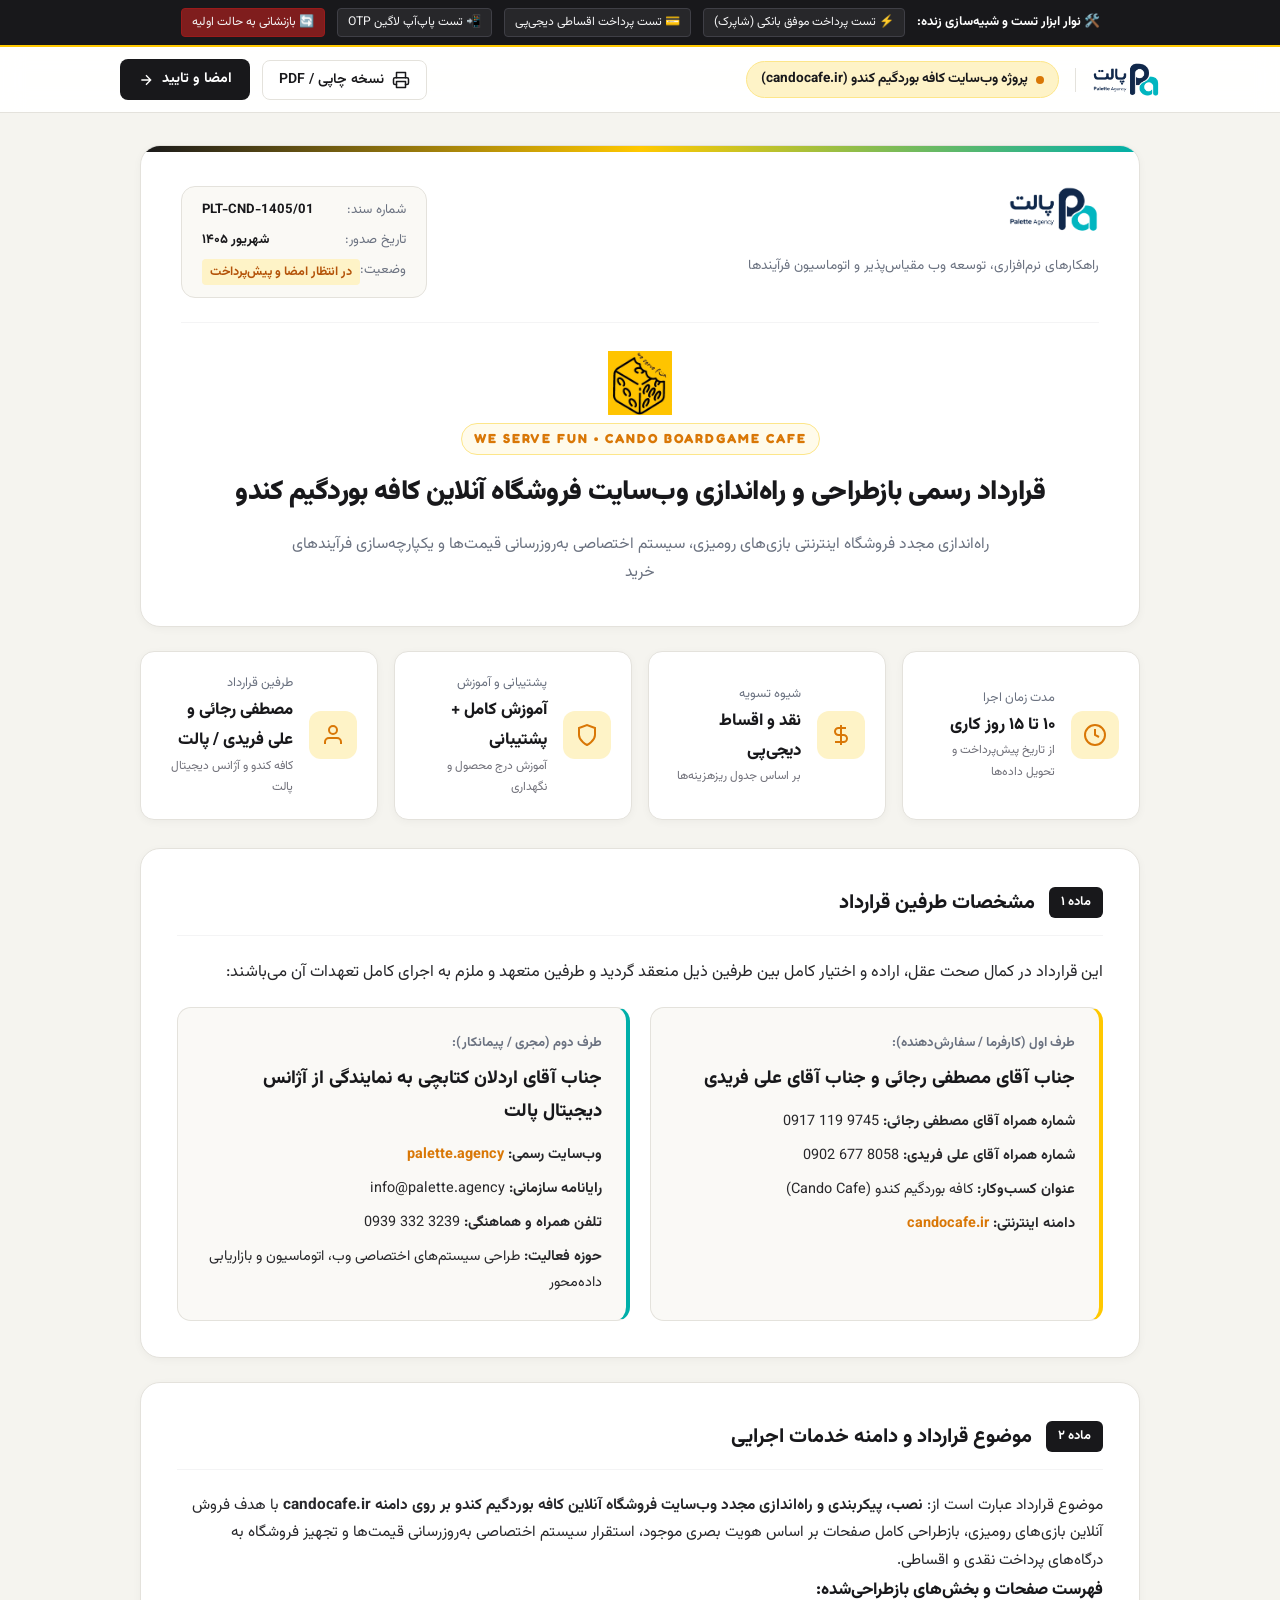
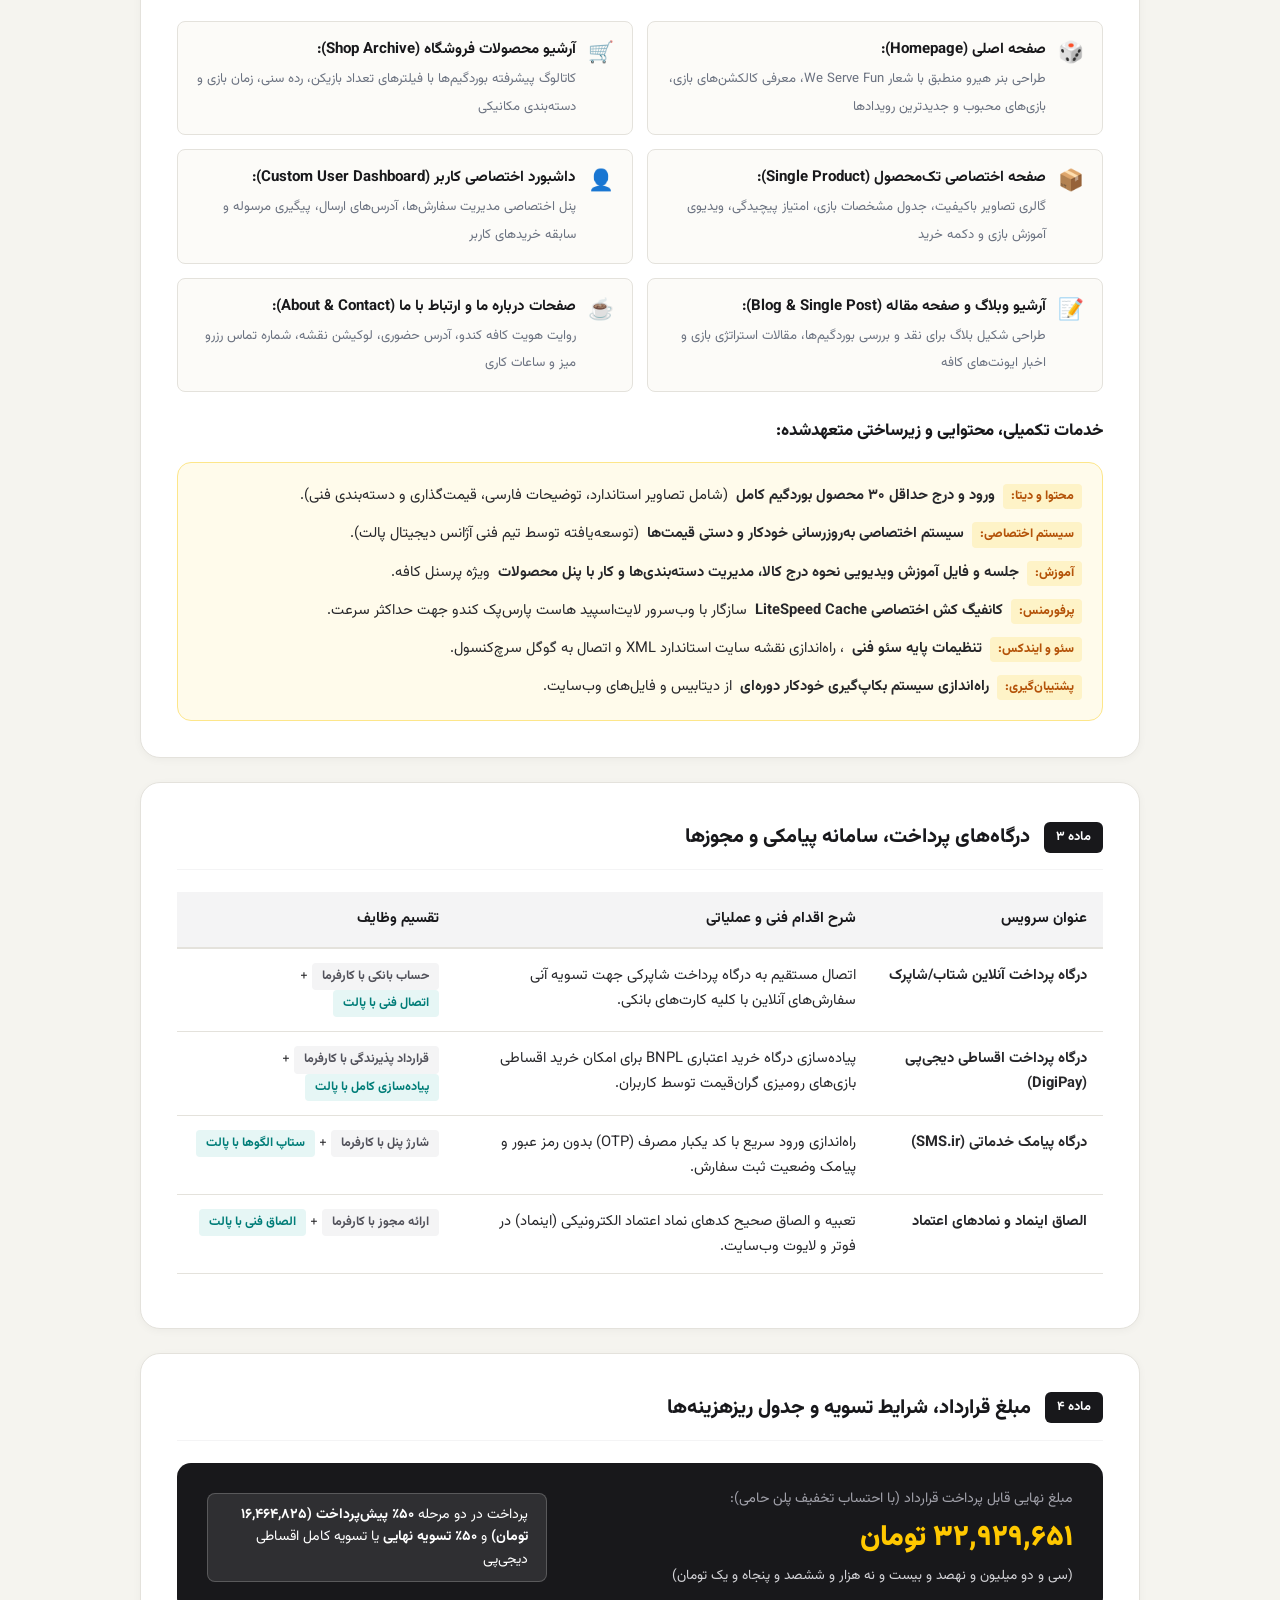
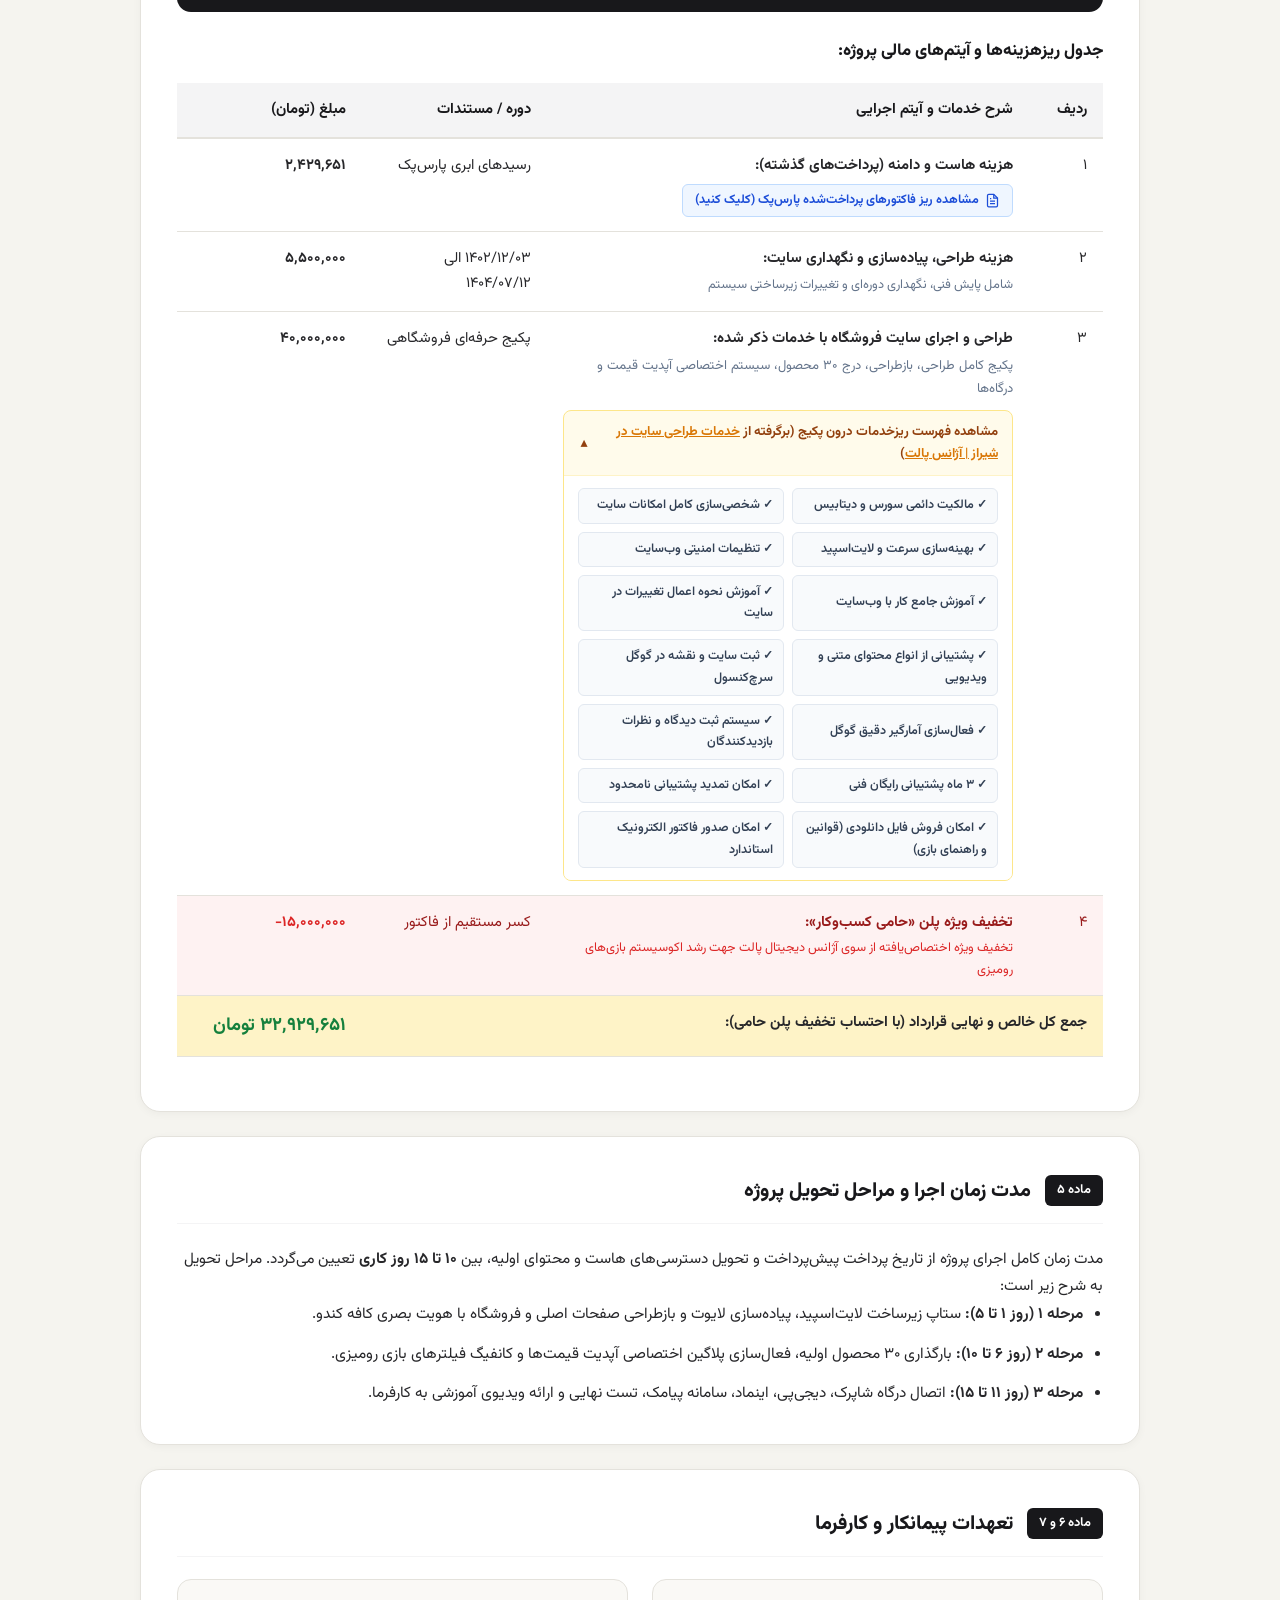
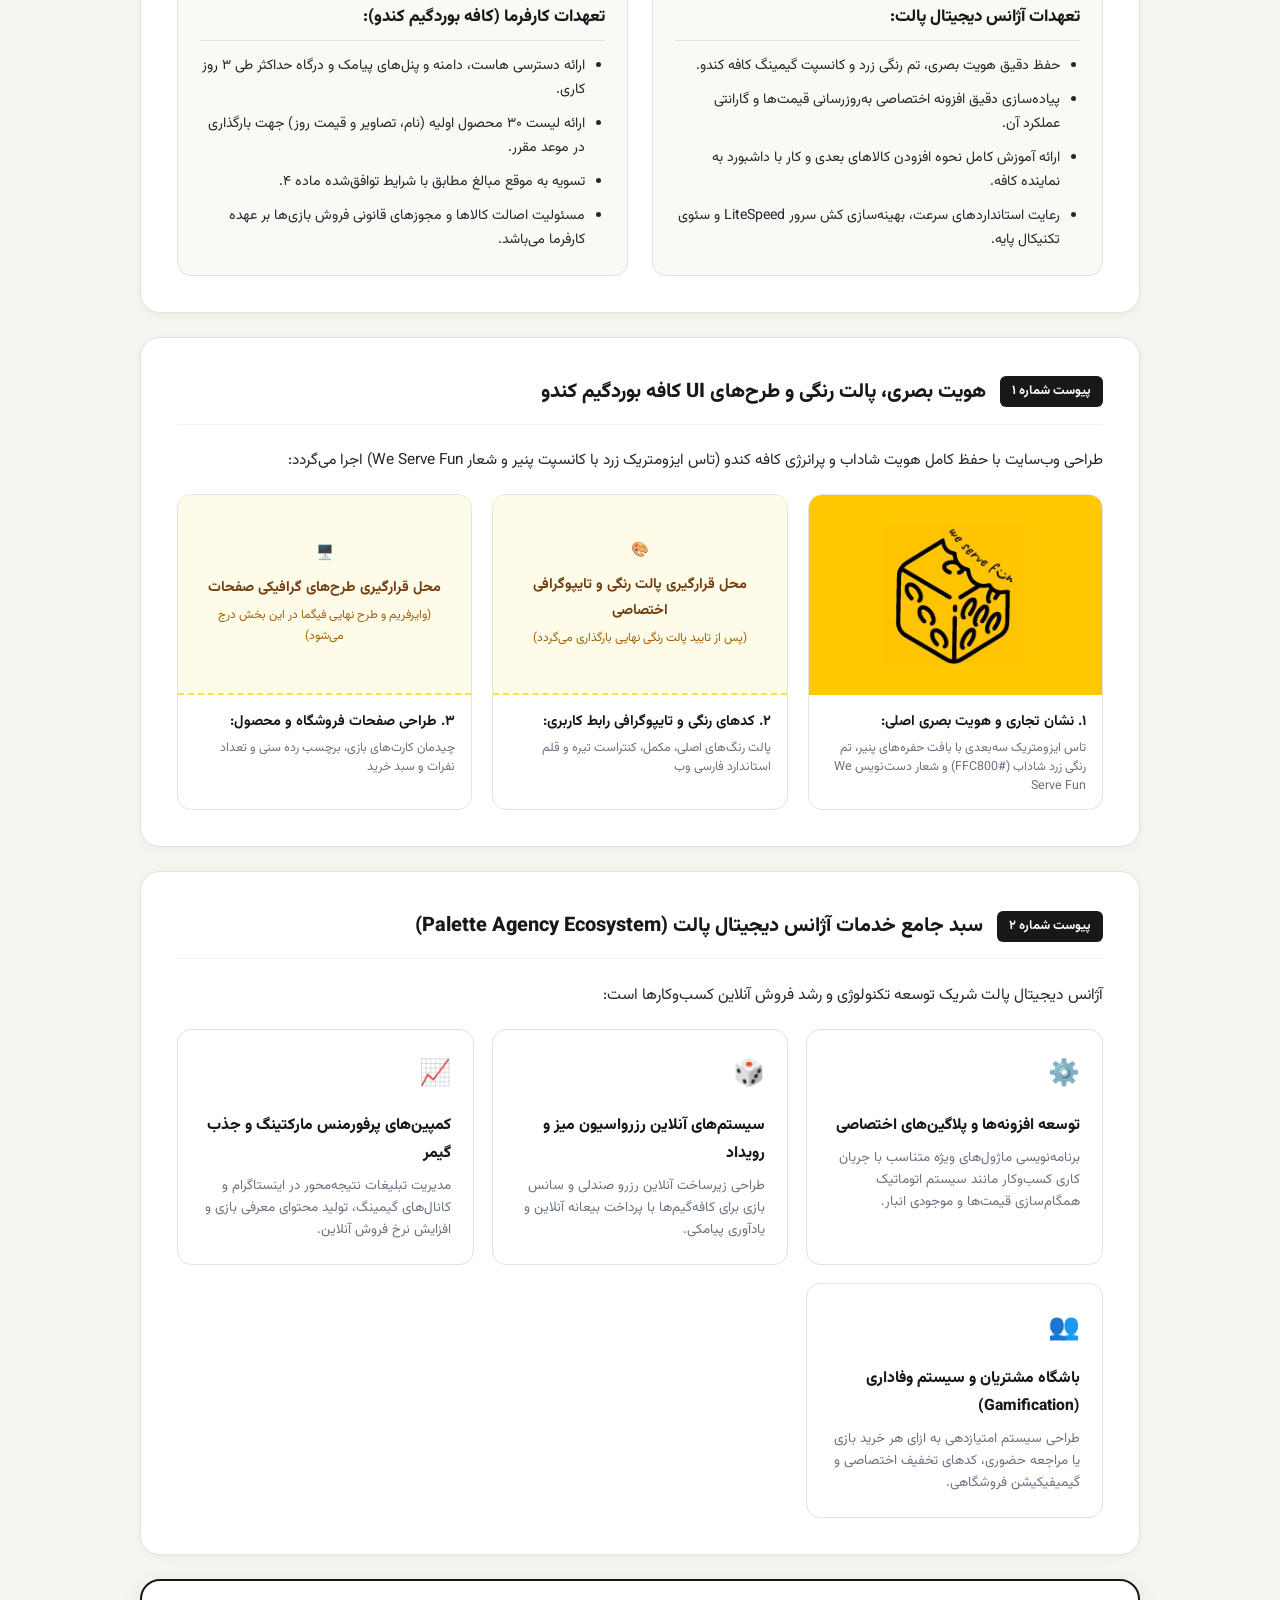
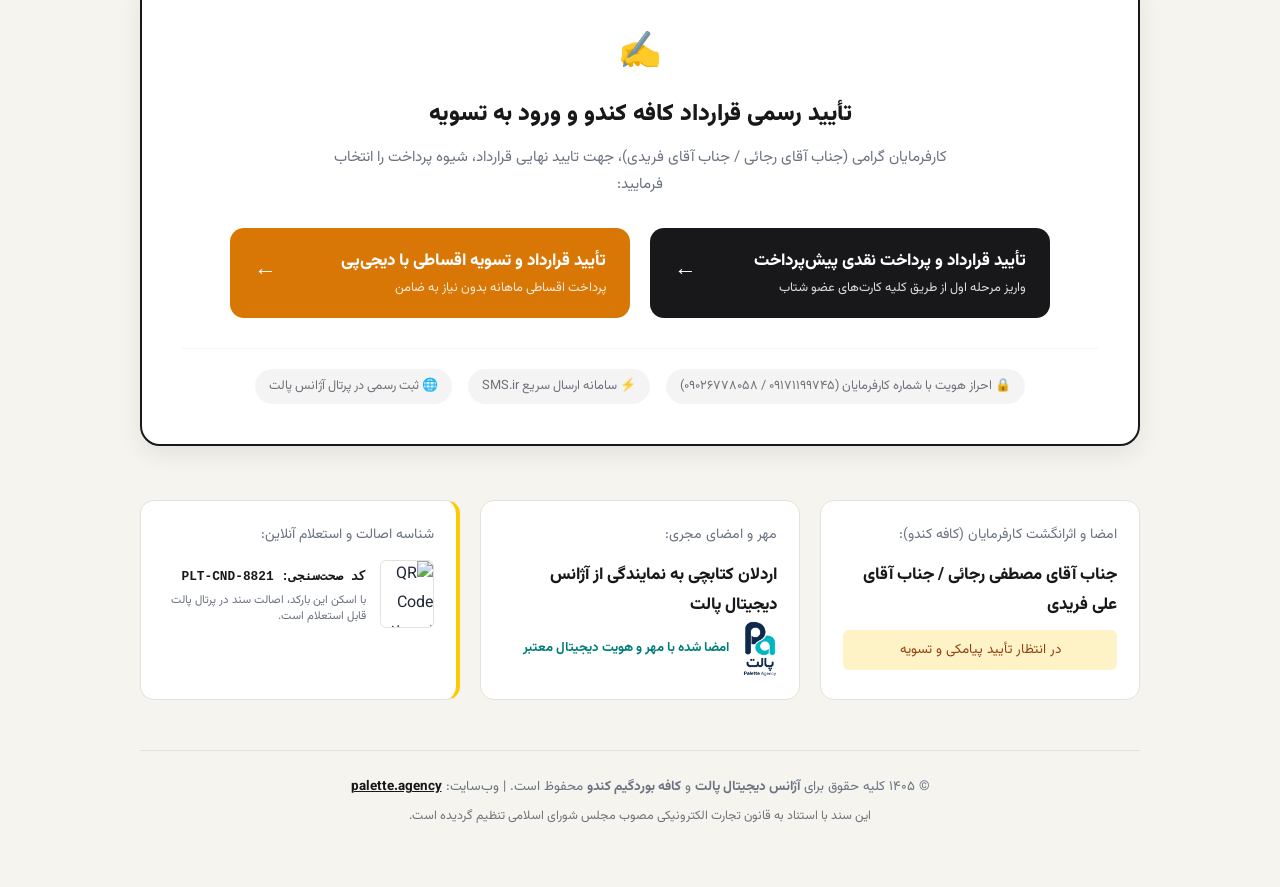
==== index.html @ fe9cded6 "feat: add detailed cost breakdown, parspack invoices link, palette subservices dropdown and 15M disc" ====
<!DOCTYPE html>
<html lang="fa" dir="rtl">
<head>
  <meta charset="UTF-8">
  <meta name="viewport" content="width=device-width, initial-scale=1.0">
  <title>قرارداد رسمی طراحی و توسعه وب‌سایت کافه بوردگیم کندو (Cando Cafe) | آژانس دیجیتال پالت</title>
  <meta name="description" content="پیش‌نویس و قرارداد رسمی بازطراحی و راه‌اندازی وب‌سایت فروشگاه آنلاین کافه بوردگیم کندو منعقد میان آقایان مصطفی رجائی و علی فریدی و آژانس دیجیتال پالت">
  <link rel="preconnect" href="https://fonts.googleapis.com">
  <link rel="preconnect" href="https://fonts.gstatic.com" crossorigin>
  <link href="https://fonts.googleapis.com/css2?family=Vazirmatn:wght@300;400;500;600;700;800;900&family=Fredoka:wght@600;700&display=swap" rel="stylesheet">
  <link rel="stylesheet" href="assets/css/style.css">
</head>
<body>

  <!-- Test Mode Bar for Instant Simulation -->
  <div class="test-mode-bar no-print">
    <span>🛠️ <strong>نوار ابزار تست و شبیه‌سازی زنده:</strong></span>
    <button class="test-btn" onclick="simulateSuccessPayment('shaparak')">⚡ تست پرداخت موفق بانکی (شاپرک)</button>
    <button class="test-btn" onclick="simulateSuccessPayment('digipay')">💳 تست پرداخت اقساطی دیجی‌پی</button>
    <button class="test-btn" onclick="openTestOtpModal()">📲 تست پاپ‌آپ لاگین OTP</button>
    <button class="test-btn test-btn-reset" onclick="resetToInitialState()">🔄 بازنشانی به حالت اولیه</button>
  </div>

  <!-- Top Bar / Navigation -->
  <header class="top-nav no-print">
    <div class="nav-container">
      <div class="brand-side">
        <img src="assets/images/palette-horizontal-color.png" alt="آژانس دیجیتال پالت" class="palette-logo">
        <span class="nav-divider"></span>
        <div class="project-pill">
          <span class="pill-dot"></span>
          پروژه وب‌سایت کافه بوردگیم کندو (candocafe.ir)
        </div>
      </div>
      <div class="action-side">
        <button class="btn-secondary print-btn" onclick="window.print()">
          <svg width="18" height="18" viewBox="0 0 24 24" fill="none" stroke="currentColor" stroke-width="2" stroke-linecap="round" stroke-linejoin="round"><path d="M6 9V2h12v7"></path><path d="M6 18H4a2 2 0 0 1-2-2v-5a2 2 0 0 1 2-2h16a2 2 0 0 1 2 2v5a2 2 0 0 1-2 2h-2"></path><path d="M6 14h12v8H6z"></path></svg>
          نسخه چاپی / PDF
        </button>
        <a href="#signing-section" class="btn-primary-nav">
          امضا و تایید
          <svg width="16" height="16" viewBox="0 0 24 24" fill="none" stroke="currentColor" stroke-width="2"><path d="M5 12h14M12 5l7 7-7 7"/></svg>
        </a>
      </div>
    </div>
  </header>

  <!-- Contract Container -->
  <div class="contract-wrapper">

    <!-- Signed Contract Verification Banner -->
    <div id="signed-success-banner" class="signed-success-banner no-print">
      <div class="ssb-content">
        <div class="ssb-text">
          <h3>
            <svg width="24" height="24" viewBox="0 0 24 24" fill="none" stroke="currentColor" stroke-width="3"><polyline points="20 6 9 17 4 12"></polyline></svg>
            قرارداد رسمی کافه بوردگیم کندو با موفقیت منعقد و تایید گردید!
          </h3>
          <p>کارفرمایان گرامی (آقایان مصطفی رجائی و علی فریدی)، هویت الکترونیک با پیامک OTP احراز و پیش‌پرداخت با موفقیت ثبت شد.</p>
          <div class="ssb-meta-tags">
            <span class="meta-pill" id="meta-ref-tag">کد پیگیری شاپرک: <strong>۱۴۰۵۸۹۲۳۱۱</strong></span>
            <span class="meta-pill" id="meta-order-tag">شماره قرارداد: <strong>PLT-CND-1405</strong></span>
            <span class="meta-pill" id="meta-date-tag">تاریخ و ساعت انعقاد: <strong>امروز</strong></span>
            <span class="meta-pill" id="meta-gw-tag">شیوه تسویه: <strong>درگاه شاپرکی پالت</strong></span>
          </div>
        </div>
        <div class="ssb-action">
          <button class="btn-download-pdf-hero" onclick="window.print()">
            <svg width="20" height="20" viewBox="0 0 24 24" fill="none" stroke="currentColor" stroke-width="2"><path d="M21 15v4a2 2 0 0 1-2 2H5a2 2 0 0 1-2-2v-4"></path><polyline points="7 10 12 15 17 10"></polyline><line x1="12" y1="15" x2="12" y2="3"></line></svg>
            دانلود نسخه نهایی قرارداد (PDF)
          </button>
        </div>
      </div>
    </div>

    <!-- Official Header -->
    <div class="official-header">
      <div class="header-top-row">
        <div class="agency-meta">
          <img src="assets/images/palette-horizontal-color.png" alt="آژانس دیجیتال پالت" class="header-logo">
          <p class="agency-slogan">راهکارهای نرم‌افزاری، توسعه وب مقیاس‌پذیر و اتوماسیون فرآیندها</p>
        </div>
        <div class="contract-badge-card">
          <div class="badge-item">
            <span class="badge-label">شماره سند:</span>
            <span class="badge-val">PLT-CND-1405/01</span>
          </div>
          <div class="badge-item">
            <span class="badge-label">تاریخ صدور:</span>
            <span class="badge-val">شهریور ۱۴۰۵</span>
          </div>
          <div class="badge-item">
            <span class="badge-label">وضعیت:</span>
            <span class="badge-val status-tag">در انتظار امضا و پیش‌پرداخت</span>
          </div>
        </div>
      </div>

      <div class="header-title-box">
        <div class="cando-brand-header">
          <img src="assets/images/logo-cando.png" alt="لوگو کافه کندو" class="cando-header-logo">
          <span class="cando-tagline">WE SERVE FUN • CANDO BOARDGAME CAFE</span>
        </div>
        <h1 class="main-title">قرارداد رسمی بازطراحی و راه‌اندازی وب‌سایت فروشگاه آنلاین کافه بوردگیم کندو</h1>
        <p class="sub-title">راه‌اندازی مجدد فروشگاه اینترنتی بازی‌های رومیزی، سیستم اختصاصی به‌روزرسانی قیمت‌ها و یکپارچه‌سازی فرآیندهای خرید</p>
      </div>
    </div>

    <!-- Quick Highlights Cards -->
    <div class="highlight-grid no-print">
      <div class="hl-card">
        <div class="hl-icon">
          <svg width="24" height="24" viewBox="0 0 24 24" fill="none" stroke="currentColor" stroke-width="2"><circle cx="12" cy="12" r="10"></circle><polyline points="12 6 12 12 16 14"></polyline></svg>
        </div>
        <div class="hl-text">
          <span class="hl-title">مدت زمان اجرا</span>
          <span class="hl-val">۱۰ تا ۱۵ روز کاری</span>
          <span class="hl-desc">از تاریخ پیش‌پرداخت و تحویل داده‌ها</span>
        </div>
      </div>

      <div class="hl-card">
        <div class="hl-icon">
          <svg width="24" height="24" viewBox="0 0 24 24" fill="none" stroke="currentColor" stroke-width="2"><path d="M12 2v20M17 5H9.5a3.5 3.5 0 0 0 0 7h5a3.5 3.5 0 0 1 0 7H6"/></svg>
        </div>
        <div class="hl-text">
          <span class="hl-title">شیوه تسویه</span>
          <span class="hl-val">نقد و اقساط دیجی‌پی</span>
          <span class="hl-desc">بر اساس جدول ریزهزینه‌ها</span>
        </div>
      </div>

      <div class="hl-card">
        <div class="hl-icon">
          <svg width="24" height="24" viewBox="0 0 24 24" fill="none" stroke="currentColor" stroke-width="2"><path d="M12 22s8-4 8-10V5l-8-3-8 3v7c0 6 8 10 8 10z"></path></svg>
        </div>
        <div class="hl-text">
          <span class="hl-title">پشتیبانی و آموزش</span>
          <span class="hl-val">آموزش کامل + پشتیبانی</span>
          <span class="hl-desc">آموزش درج محصول و نگهداری</span>
        </div>
      </div>

      <div class="hl-card">
        <div class="hl-icon">
          <svg width="24" height="24" viewBox="0 0 24 24" fill="none" stroke="currentColor" stroke-width="2"><path d="M20 21v-2a4 4 0 0 0-4-4H8a4 4 0 0 0-4 4v2"></path><circle cx="12" cy="7" r="4"></circle></svg>
        </div>
        <div class="hl-text">
          <span class="hl-title">طرفین قرارداد</span>
          <span class="hl-val">مصطفی رجائی و علی فریدی / پالت</span>
          <span class="hl-desc">کافه کندو و آژانس دیجیتال پالت</span>
        </div>
      </div>
    </div>

    <!-- Contract Body -->
    <main class="contract-content">
      
      <!-- Article 1 -->
      <section class="contract-article" id="art-1">
        <div class="article-header">
          <span class="article-num">ماده ۱</span>
          <h2 class="article-title">مشخصات طرفین قرارداد</h2>
        </div>
        <div class="article-body">
          <p class="lead-text">این قرارداد در کمال صحت عقل، اراده و اختیار کامل بین طرفین ذیل منعقد گردید و طرفین متعهد و ملزم به اجرای کامل تعهدات آن می‌باشند:</p>
          
          <div class="parties-grid">
            <div class="party-card party-client">
              <div class="party-role">طرف اول (کارفرما / سفارش‌دهنده):</div>
              <h3 class="party-name">جناب آقای مصطفی رجائی و جناب آقای علی فریدی</h3>
              <ul class="party-details">
                <li><strong>شماره همراه آقای مصطفی رجائی:</strong> <span dir="ltr">0917 119 9745</span></li>
                <li><strong>شماره همراه آقای علی فریدی:</strong> <span dir="ltr">0902 677 8058</span></li>
                <li><strong>عنوان کسب‌وکار:</strong> کافه بوردگیم کندو (Cando Cafe)</li>
                <li><strong>دامنه اینترنتی:</strong> <a href="https://candocafe.ir" target="_blank" rel="noopener">candocafe.ir</a></li>
              </ul>
            </div>

            <div class="party-card party-agency">
              <div class="party-role">طرف دوم (مجری / پیمانکار):</div>
              <h3 class="party-name">جناب آقای اردلان کتابچی به نمایندگی از آژانس دیجیتال پالت</h3>
              <ul class="party-details">
                <li><strong>وب‌سایت رسمی:</strong> <a href="https://palette.agency" target="_blank" rel="noopener">palette.agency</a></li>
                <li><strong>رایانامه سازمانی:</strong> info@palette.agency</li>
                <li><strong>تلفن همراه و هماهنگی:</strong> <span dir="ltr">0939 332 3239</span></li>
                <li><strong>حوزه فعالیت:</strong> طراحی سیستم‌های اختصاصی وب، اتوماسیون و بازاریابی داده‌محور</li>
              </ul>
            </div>
          </div>
        </div>
      </section>

      <!-- Article 2 -->
      <section class="contract-article" id="art-2">
        <div class="article-header">
          <span class="article-num">ماده ۲</span>
          <h2 class="article-title">موضوع قرارداد و دامنه خدمات اجرایی</h2>
        </div>
        <div class="article-body">
          <p>موضوع قرارداد عبارت است از: <strong>نصب، پیکربندی و راه‌اندازی مجدد وب‌سایت فروشگاه آنلاین کافه بوردگیم کندو بر روی دامنه candocafe.ir</strong> با هدف فروش آنلاین بازی‌های رومیزی، بازطراحی کامل صفحات بر اساس هویت بصری موجود، استقرار سیستم اختصاصی به‌روزرسانی قیمت‌ها و تجهیز فروشگاه به درگاه‌های پرداخت نقدی و اقساطی.</p>
          
          <div class="sub-block">
            <h4 class="sub-block-title">فهرست صفحات و بخش‌های بازطراحی‌شده:</h4>
            <div class="pages-chips-grid">
              <div class="chip-item">
                <span class="chip-icon">🎲</span>
                <div class="chip-content">
                  <strong>صفحه اصلی (Homepage):</strong>
                  <span>طراحی بنر هیرو منطبق با شعار We Serve Fun، معرفی کالکشن‌های بازی، بازی‌های محبوب و جدیدترین رویدادها</span>
                </div>
              </div>
              <div class="chip-item">
                <span class="chip-icon">🛒</span>
                <div class="chip-content">
                  <strong>آرشیو محصولات فروشگاه (Shop Archive):</strong>
                  <span>کاتالوگ پیشرفته بوردگیم‌ها با فیلترهای تعداد بازیکن، رده سنی، زمان بازی و دسته‌بندی مکانیکی</span>
                </div>
              </div>
              <div class="chip-item">
                <span class="chip-icon">📦</span>
                <div class="chip-content">
                  <strong>صفحه اختصاصی تک‌محصول (Single Product):</strong>
                  <span>گالری تصاویر باکیفیت، جدول مشخصات بازی، امتیاز پیچیدگی، ویدیوی آموزش بازی و دکمه خرید</span>
                </div>
              </div>
              <div class="chip-item">
                <span class="chip-icon">👤</span>
                <div class="chip-content">
                  <strong>داشبورد اختصاصی کاربر (Custom User Dashboard):</strong>
                  <span>پنل اختصاصی مدیریت سفارش‌ها، آدرس‌های ارسال، پیگیری مرسوله و سابقه خریدهای کاربر</span>
                </div>
              </div>
              <div class="chip-item">
                <span class="chip-icon">📝</span>
                <div class="chip-content">
                  <strong>آرشیو وبلاگ و صفحه مقاله (Blog & Single Post):</strong>
                  <span>طراحی شکیل بلاگ برای نقد و بررسی بوردگیم‌ها، مقالات استراتژی بازی و اخبار ایونت‌های کافه</span>
                </div>
              </div>
              <div class="chip-item">
                <span class="chip-icon">☕</span>
                <div class="chip-content">
                  <strong>صفحات درباره ما و ارتباط با ما (About & Contact):</strong>
                  <span>روایت هویت کافه کندو، آدرس حضوری، لوکیشن نقشه، شماره تماس رزرو میز و ساعات کاری</span>
                </div>
              </div>
            </div>
          </div>

          <div class="sub-block" style="margin-top: 24px;">
            <h4 class="sub-block-title">خدمات تکمیلی، محتوایی و زیرساختی متعهدشده:</h4>
            <div class="features-list-box">
              <div class="feat-row">
                <span class="feat-badge">محتوا و دیتا:</span>
                <strong>ورود و درج حداقل ۳۰ محصول بوردگیم کامل</strong> (شامل تصاویر استاندارد، توضیحات فارسی، قیمت‌گذاری و دسته‌بندی فنی).
              </div>
              <div class="feat-row">
                <span class="feat-badge">سیستم اختصاصی:</span>
                <strong>سیستم اختصاصی به‌روزرسانی خودکار و دستی قیمت‌ها</strong> (توسعه‌یافته توسط تیم فنی آژانس دیجیتال پالت).
              </div>
              <div class="feat-row">
                <span class="feat-badge">آموزش:</span>
                <strong>جلسه و فایل آموزش ویدیویی نحوه درج کالا، مدیریت دسته‌بندی‌ها و کار با پنل محصولات</strong> ویژه پرسنل کافه.
              </div>
              <div class="feat-row">
                <span class="feat-badge">پرفورمنس:</span>
                <strong>کانفیگ کش اختصاصی LiteSpeed Cache</strong> سازگار با وب‌سرور لایت‌اسپید هاست پارس‌پک کندو جهت حداکثر سرعت.
              </div>
              <div class="feat-row">
                <span class="feat-badge">سئو و ایندکس:</span>
                <strong>تنظیمات پایه سئو فنی</strong>، راه‌اندازی نقشه سایت استاندارد XML و اتصال به گوگل سرچ‌کنسول.
              </div>
              <div class="feat-row">
                <span class="feat-badge">پشتیبان‌گیری:</span>
                <strong>راه‌اندازی سیستم بکاپ‌گیری خودکار دوره‌ای</strong> از دیتابیس و فایل‌های وب‌سایت.
              </div>
            </div>
          </div>
        </div>
      </section>

      <!-- Article 3 -->
      <section class="contract-article" id="art-3">
        <div class="article-header">
          <span class="article-num">ماده ۳</span>
          <h2 class="article-title">درگاه‌های پرداخت، سامانه پیامکی و مجوزها</h2>
        </div>
        <div class="article-body">
          <div class="infra-table-container">
            <table class="contract-table">
              <thead>
                <tr>
                  <th style="width: 25%;">عنوان سرویس</th>
                  <th style="width: 45%;">شرح اقدام فنی و عملیاتی</th>
                  <th style="width: 30%;">تقسیم وظایف</th>
                </tr>
              </thead>
              <tbody>
                <tr>
                  <td><strong>درگاه پرداخت آنلاین شتاب/شاپرک</strong></td>
                  <td>اتصال مستقیم به درگاه پرداخت شاپرکی جهت تسویه آنی سفارش‌های آنلاین با کلیه کارت‌های بانکی.</td>
                  <td><span class="badge-role client-role">حساب بانکی با کارفرما</span> + <span class="badge-role agency-role">اتصال فنی با پالت</span></td>
                </tr>
                <tr>
                  <td><strong>درگاه پرداخت اقساطی دیجی‌پی (DigiPay)</strong></td>
                  <td>پیاده‌سازی درگاه خرید اعتباری BNPL برای امکان خرید اقساطی بازی‌های رومیزی گران‌قیمت توسط کاربران.</td>
                  <td><span class="badge-role client-role">قرارداد پذیرندگی با کارفرما</span> + <span class="badge-role agency-role">پیاده‌سازی کامل با پالت</span></td>
                </tr>
                <tr>
                  <td><strong>درگاه پیامک خدماتی (SMS.ir)</strong></td>
                  <td>راه‌اندازی ورود سریع با کد یکبار مصرف (OTP) بدون رمز عبور و پیامک وضعیت ثبت سفارش.</td>
                  <td><span class="badge-role client-role">شارژ پنل با کارفرما</span> + <span class="badge-role agency-role">ستاپ الگوها با پالت</span></td>
                </tr>
                <tr>
                  <td><strong>الصاق اینماد و نمادهای اعتماد</strong></td>
                  <td>تعبیه و الصاق صحیح کدهای نماد اعتماد الکترونیکی (اینماد) در فوتر و لایوت وب‌سایت.</td>
                  <td><span class="badge-role client-role">ارائه مجوز با کارفرما</span> + <span class="badge-role agency-role">الصاق فنی با پالت</span></td>
                </tr>
              </tbody>
            </table>
          </div>
        </div>
      </section>

      <!-- Article 4 -->
      <section class="contract-article" id="art-4">
        <div class="article-header">
          <span class="article-num">ماده ۴</span>
          <h2 class="article-title">مبلغ قرارداد، شرایط تسویه و جدول ریزهزینه‌ها</h2>
        </div>
        <div class="article-body">
          <div class="price-summary-banner">
            <div class="price-col">
              <span class="price-label">مبلغ نهایی قابل پرداخت قرارداد (با احتساب تخفیف پلن حامی):</span>
              <span class="price-digits" id="contract-total-display">۳۲,۹۲۹,۶۵۱ تومان</span>
              <span class="price-words">(سی و دو میلیون و نهصد و بیست و نه هزار و ششصد و پنجاه و یک تومان)</span>
            </div>
            <div class="price-methods-tag">
              پرداخت در دو مرحله <strong>۵۰٪ پیش‌پرداخت (۱۶,۴۶۴,۸۲۵ تومان)</strong> و <strong>۵۰٪ تسویه نهایی</strong> یا تسویه کامل اقساطی دیجی‌پی
            </div>
          </div>

          <!-- Cost Breakdown Table -->
          <div class="cost-breakdown-wrapper">
            <h4 class="sub-block-title">جدول ریزهزینه‌ها و آیتم‌های مالی پروژه:</h4>
            <table class="contract-table cost-table">
              <thead>
                <tr>
                  <th style="width: 8%;">ردیف</th>
                  <th style="width: 52%;">شرح خدمات و آیتم اجرایی</th>
                  <th style="width: 20%;">دوره / مستندات</th>
                  <th style="width: 20%;">مبلغ (تومان)</th>
                </tr>
              </thead>
              <tbody id="cost-table-body">
                <tr>
                  <td>۱</td>
                  <td>
                    <strong>هزینه هاست و دامنه (پرداخت‌های گذشته):</strong>
                    <div style="margin-top: 6px;">
                      <a href="parspack_invoices.html" target="_blank" class="invoice-link-btn">
                        <svg width="15" height="15" viewBox="0 0 24 24" fill="none" stroke="currentColor" stroke-width="2"><path d="M14 2H6a2 2 0 0 0-2 2v16a2 2 0 0 0 2 2h12a2 2 0 0 0 2-2V8z"></path><polyline points="14 2 14 8 20 8"></polyline><line x1="16" y1="13" x2="8" y2="13"></line><line x1="16" y1="17" x2="8" y2="17"></line><polyline points="10 9 9 9 8 9"></polyline></svg>
                        مشاهده ریز فاکتورهای پرداخت‌شده پارس‌پک (کلیک کنید)
                      </a>
                    </div>
                  </td>
                  <td>رسیدهای ابری پارس‌پک</td>
                  <td><strong>۲,۴۲۹,۶۵۱</strong></td>
                </tr>
                <tr>
                  <td>۲</td>
                  <td>
                    <strong>هزینه طراحی، پیاده‌سازی و نگهداری سایت:</strong>
                    <p style="font-size: 0.8rem; color: #64748B; margin-top: 4px;">شامل پایش فنی، نگهداری دوره‌ای و تغییرات زیرساختی سیستم</p>
                  </td>
                  <td>۱۴۰۲/۱۲/۰۳ الی ۱۴۰۴/۰۷/۱۲</td>
                  <td><strong>۵,۵۰۰,۰۰۰</strong></td>
                </tr>
                <tr>
                  <td>۳</td>
                  <td>
                    <div class="package-expandable-header">
                      <div>
                        <strong>طراحی و اجرای سایت فروشگاه با خدمات ذکر شده:</strong>
                        <p style="font-size: 0.82rem; color: #64748B; margin-top: 4px;">پکیج کامل طراحی، بازطراحی، درج ۳۰ محصول، سیستم اختصاصی آپدیت قیمت و درگاه‌ها</p>
                      </div>
                    </div>

                    <!-- Collapsible Dropdown for Sub-services -->
                    <details class="services-dropdown" open>
                      <summary class="services-dropdown-summary">
                        <span>مشاهده فهرست ریزخدمات درون پکیج (برگرفته از <a href="https://palette.agency/website-design/" target="_blank" onclick="event.stopPropagation();" style="color: #D97706; text-decoration: underline;">خدمات طراحی سایت در شیراز | آژانس پالت</a>)</span>
                        <span class="dropdown-chevron">▼</span>
                      </summary>
                      <div class="services-dropdown-content">
                        <div class="sub-service-tag-grid">
                          <span class="srv-badge">✓ مالکیت دائمی سورس و دیتابیس</span>
                          <span class="srv-badge">✓ شخصی‌سازی کامل امکانات سایت</span>
                          <span class="srv-badge">✓ بهینه‌سازی سرعت و لایت‌اسپید</span>
                          <span class="srv-badge">✓ تنظیمات امنیتی وب‌سایت</span>
                          <span class="srv-badge">✓ آموزش جامع کار با وب‌سایت</span>
                          <span class="srv-badge">✓ آموزش نحوه اعمال تغییرات در سایت</span>
                          <span class="srv-badge">✓ پشتیبانی از انواع محتوای متنی و ویدیویی</span>
                          <span class="srv-badge">✓ ثبت سایت و نقشه در گوگل سرچ‌کنسول</span>
                          <span class="srv-badge">✓ فعال‌سازی آمارگیر دقیق گوگل</span>
                          <span class="srv-badge">✓ سیستم ثبت دیدگاه و نظرات بازدیدکنندگان</span>
                          <span class="srv-badge">✓ ۳ ماه پشتیبانی رایگان فنی</span>
                          <span class="srv-badge">✓ امکان تمدید پشتیبانی نامحدود</span>
                          <span class="srv-badge">✓ امکان فروش فایل دانلودی (قوانین و راهنمای بازی)</span>
                          <span class="srv-badge">✓ امکان صدور فاکتور الکترونیک استاندارد</span>
                        </div>
                      </div>
                    </details>
                  </td>
                  <td>پکیج حرفه‌ای فروشگاهی</td>
                  <td><strong>۴۰,۰۰۰,۰۰۰</strong></td>
                </tr>
                <tr class="discount-row" style="background: #FEF2F2; color: #991B1B;">
                  <td>۴</td>
                  <td>
                    <strong>تخفیف ویژه پلن «حامی کسب‌وکار»:</strong>
                    <p style="font-size: 0.8rem; color: #DC2626; margin-top: 3px;">تخفیف ویژه اختصاص‌یافته از سوی آژانس دیجیتال پالت جهت رشد اکوسیستم بازی‌های رومیزی</p>
                  </td>
                  <td>کسر مستقیم از فاکتور</td>
                  <td><strong style="color: #DC2626;">۱۵,۰۰۰,۰۰۰-</strong></td>
                </tr>
                <tr class="table-total-row">
                  <td colspan="3"><strong>جمع کل خالص و نهایی قرارداد (با احتساب تخفیف پلن حامی):</strong></td>
                  <td><strong id="final-sum-cell" style="font-size: 1.15rem; color: #15803D;">۳۲,۹۲۹,۶۵۱ تومان</strong></td>
                </tr>
              </tbody>
            </table>
          </div>
        </div>
      </section>

      <!-- Article 5 -->
      <section class="contract-article" id="art-5">
        <div class="article-header">
          <span class="article-num">ماده ۵</span>
          <h2 class="article-title">مدت زمان اجرا و مراحل تحویل پروژه</h2>
        </div>
        <div class="article-body">
          <p>مدت زمان کامل اجرای پروژه از تاریخ پرداخت پیش‌پرداخت و تحویل دسترسی‌های هاست و محتوای اولیه، بین <strong>۱۰ تا ۱۵ روز کاری</strong> تعیین می‌گردد. مراحل تحویل به شرح زیر است:</p>
          <ul class="article-list-styled">
            <li><strong>مرحله ۱ (روز ۱ تا ۵):</strong> ستاپ زیرساخت لایت‌اسپید، پیاده‌سازی لایوت و بازطراحی صفحات اصلی و فروشگاه با هویت بصری کافه کندو.</li>
            <li><strong>مرحله ۲ (روز ۶ تا ۱۰):</strong> بارگذاری ۳۰ محصول اولیه، فعال‌سازی پلاگین اختصاصی آپدیت قیمت‌ها و کانفیگ فیلترهای بازی رومیزی.</li>
            <li><strong>مرحله ۳ (روز ۱۱ تا ۱۵):</strong> اتصال درگاه شاپرک، دیجی‌پی، اینماد، سامانه پیامک، تست نهایی و ارائه ویدیوی آموزشی به کارفرما.</li>
          </ul>
        </div>
      </section>

      <!-- Article 6 & 7 -->
      <section class="contract-article" id="art-6-7">
        <div class="article-header">
          <span class="article-num">ماده ۶ و ۷</span>
          <h2 class="article-title">تعهدات پیمانکار و کارفرما</h2>
        </div>
        <div class="article-body">
          <div class="two-col-commitments">
            <div class="commit-col">
              <h4 class="commit-title">تعهدات آژانس دیجیتال پالت:</h4>
              <ul class="bullet-list">
                <li>حفظ دقیق هویت بصری، تم رنگی زرد و کانسپت گیمینگ کافه کندو.</li>
                <li>پیاده‌سازی دقیق افزونه اختصاصی به‌روزرسانی قیمت‌ها و گارانتی عملکرد آن.</li>
                <li>ارائه آموزش کامل نحوه افزودن کالاهای بعدی و کار با داشبورد به نماینده کافه.</li>
                <li>رعایت استانداردهای سرعت، بهینه‌سازی کش سرور LiteSpeed و سئوی تکنیکال پایه.</li>
              </ul>
            </div>
            <div class="commit-col">
              <h4 class="commit-title">تعهدات کارفرما (کافه بوردگیم کندو):</h4>
              <ul class="bullet-list">
                <li>ارائه دسترسی هاست، دامنه و پنل‌های پیامک و درگاه حداکثر طی ۳ روز کاری.</li>
                <li>ارائه لیست ۳۰ محصول اولیه (نام، تصاویر و قیمت روز) جهت بارگذاری در موعد مقرر.</li>
                <li>تسویه به موقع مبالغ مطابق با شرایط توافق‌شده ماده ۴.</li>
                <li>مسئولیت اصالت کالاها و مجوزهای قانونی فروش بازی‌ها بر عهده کارفرما می‌باشد.</li>
              </ul>
            </div>
          </div>
        </div>
      </section>

      <!-- Appendix 1: Design & Visual Identity -->
      <section class="contract-article appendix-section" id="appendix-1">
        <div class="article-header">
          <span class="article-num">پیوست شماره ۱</span>
          <h2 class="article-title">هویت بصری، پالت رنگی و طرح‌های UI کافه بوردگیم کندو</h2>
        </div>
        <div class="article-body">
          <p>طراحی وب‌سایت با حفظ کامل هویت شاداب و پرانرژی کافه کندو (تاس ایزومتریک زرد با کانسپت پنیر و شعار We Serve Fun) اجرا می‌گردد:</p>

          <div class="design-gallery-grid">
            <div class="gallery-card" onclick="openLightbox('assets/images/logo-cando.png', 'لوگوی رسمی کافه بوردگیم کندو (We Serve Fun)')">
              <div class="img-wrap" style="background: #FFC800; display: flex; align-items: center; justify-content: center;">
                <img src="assets/images/logo-cando.png" alt="لوگو کافه کندو" style="max-height: 140px; width: auto; object-fit: contain;">
              </div>
              <div class="card-caption">
                <strong>۱. نشان تجاری و هویت بصری اصلی:</strong>
                <span>تاس ایزومتریک سه‌بعدی با بافت حفره‌های پنیر، تم رنگی زرد شاداب (#FFC800) و شعار دست‌نویس We Serve Fun</span>
              </div>
            </div>

            <div class="gallery-card placeholder-card">
              <div class="img-wrap placeholder-wrap">
                <div class="ph-content">
                  <span class="ph-icon">🎨</span>
                  <span>محل قرارگیری پالت رنگی و تایپوگرافی اختصاصی</span>
                  <small>(پس از تایید پالت رنگی نهایی بارگذاری می‌گردد)</small>
                </div>
              </div>
              <div class="card-caption">
                <strong>۲. کدهای رنگی و تایپوگرافی رابط کاربری:</strong>
                <span>پالت رنگ‌های اصلی، مکمل، کنتراست تیره و قلم استاندارد فارسی وب</span>
              </div>
            </div>

            <div class="gallery-card placeholder-card">
              <div class="img-wrap placeholder-wrap">
                <div class="ph-content">
                  <span class="ph-icon">🖥️</span>
                  <span>محل قرارگیری طرح‌های گرافیکی صفحات</span>
                  <small>(وایرفریم و طرح نهایی فیگما در این بخش درج می‌شود)</small>
                </div>
              </div>
              <div class="card-caption">
                <strong>۳. طراحی صفحات فروشگاه و محصول:</strong>
                <span>چیدمان کارت‌های بازی، برچسب رده سنی و تعداد نفرات و سبد خرید</span>
              </div>
            </div>
          </div>
        </div>
      </section>

      <!-- Appendix 2: Palette Agency Full Service Spectrum -->
      <section class="contract-article appendix-section palette-catalog-section" id="appendix-2">
        <div class="article-header">
          <span class="article-num">پیوست شماره ۲</span>
          <h2 class="article-title">سبد جامع خدمات آژانس دیجیتال پالت (Palette Agency Ecosystem)</h2>
        </div>
        <div class="article-body">
          <p class="catalog-intro">آژانس دیجیتال پالت شریک توسعه تکنولوژی و رشد فروش آنلاین کسب‌وکارها است:</p>

          <div class="services-spectrum-grid">
            <div class="service-card">
              <div class="s-icon">⚙️</div>
              <h4>توسعه افزونه‌ها و پلاگین‌های اختصاصی</h4>
              <p>برنامه‌نویسی ماژول‌های ویژه متناسب با جریان کاری کسب‌وکار مانند سیستم اتوماتیک همگام‌سازی قیمت‌ها و موجودی انبار.</p>
            </div>

            <div class="service-card">
              <div class="s-icon">🎲</div>
              <h4>سیستم‌های آنلاین رزرواسیون میز و رویداد</h4>
              <p>طراحی زیرساخت آنلاین رزرو صندلی و سانس بازی برای کافه‌گیم‌ها با پرداخت بیعانه آنلاین و یادآوری پیامکی.</p>
            </div>

            <div class="service-card">
              <div class="s-icon">📈</div>
              <h4>کمپین‌های پرفورمنس مارکتینگ و جذب گیمر</h4>
              <p>مدیریت تبلیغات نتیجه‌محور در اینستاگرام و کانال‌های گیمینگ، تولید محتوای معرفی بازی و افزایش نرخ فروش آنلاین.</p>
            </div>

            <div class="service-card">
              <div class="s-icon">👥</div>
              <h4>باشگاه مشتریان و سیستم وفاداری (Gamification)</h4>
              <p>طراحی سیستم امتیازدهی به ازای هر خرید بازی یا مراجعه حضوری، کدهای تخفیف اختصاصی و گیمیفیکیشن فروشگاهی.</p>
            </div>
          </div>
        </div>
      </section>

      <!-- Interactive Signing & Payment Section -->
      <section class="signing-container" id="signing-section">
        <div class="signing-card" id="signing-card-default">
          <div class="signing-header">
            <div class="sign-icon">✍️</div>
            <h3>تأیید رسمی قرارداد کافه کندو و ورود به تسویه</h3>
            <p>کارفرمایان گرامی (جناب آقای رجائی / جناب آقای فریدی)، جهت تایید نهایی قرارداد، شیوه پرداخت را انتخاب فرمایید:</p>
          </div>

          <div class="action-buttons-group">
            <button type="button" class="btn-sign btn-cash" onclick="initiateSigning('cash')">
              <div class="btn-content">
                <span class="btn-headline">تأیید قرارداد و پرداخت نقدی پیش‌پرداخت</span>
                <span class="btn-subline">واریز مرحله اول از طریق کلیه کارت‌های عضو شتاب</span>
              </div>
              <div class="btn-arrow">←</div>
            </button>

            <button type="button" class="btn-sign btn-digipay" onclick="initiateSigning('digipay')">
              <div class="btn-content">
                <span class="btn-headline">تأیید قرارداد و تسویه اقساطی با دیجی‌پی</span>
                <span class="btn-subline">پرداخت اقساطی ماهانه بدون نیاز به ضامن</span>
              </div>
              <div class="btn-arrow">←</div>
            </button>
          </div>

          <div class="signing-footer-badges">
            <span class="badge-f">🔒 احراز هویت با شماره کارفرمایان (۰۹۱۷۱۱۹۹۷۴۵ / ۰۹۰۲۶۷۷۸۰۵۸)</span>
            <span class="badge-f">⚡ سامانه ارسال سریع SMS.ir</span>
            <span class="badge-f">🌐 ثبت رسمی در پرتال آژانس پالت</span>
          </div>
        </div>

        <!-- Signing Completed Card -->
        <div class="signing-card" id="signing-card-completed" style="display: none; background: #F0FDF4; border-color: #16A34A;">
          <div class="signing-header" style="margin-bottom: 20px;">
            <div class="sign-icon" style="color: #16A34A;">✅</div>
            <h3 style="color: #166534;">قرارداد کافه بوردگیم کندو رسماً منعقد و امضا گردید</h3>
            <p style="color: #15803D;">احراز هویت الکترونیک با موفقیت انجام شد و نسخه حقوقی آماده پیگیری اجرایی می‌باشد.</p>
          </div>
          <button type="button" class="btn-sign" style="background: #15803D; color: #FFF; margin: 0 auto; max-width: 400px; justify-content: center;" onclick="window.print()">
            <svg width="20" height="20" viewBox="0 0 24 24" fill="none" stroke="currentColor" stroke-width="2" style="margin-left: 8px;"><path d="M21 15v4a2 2 0 0 1-2 2H5a2 2 0 0 1-2-2v-4"></path><polyline points="7 10 12 15 17 10"></polyline><line x1="12" y1="15" x2="12" y2="3"></line></svg>
            <span>دانلود نسخه نهایی و چاپی قرارداد (PDF)</span>
          </button>
        </div>
      </section>

      <!-- Signatures Footer block -->
      <div class="signatures-block">
        <div class="sig-col">
          <p class="sig-title">امضا و اثرانگشت کارفرمایان (کافه کندو):</p>
          <div class="sig-box">
            <div class="sig-name">جناب آقای مصطفی رجائی / جناب آقای علی فریدی</div>
            <div class="sig-status signed-status-placeholder" id="client-signature-display">
              در انتظار تأیید پیامکی و تسویه
            </div>
          </div>
        </div>

        <div class="sig-col">
          <p class="sig-title">مهر و امضای مجری:</p>
          <div class="sig-box">
            <div class="sig-name">اردلان کتابچی به نمایندگی از آژانس دیجیتال پالت</div>
            <div class="agency-stamp">
              <img src="assets/images/palette-vertical-color.png" alt="مهر رسمی آژانس دیجیتال پالت" class="stamp-img">
              <div class="stamp-text">امضا شده با مهر و هویت دیجیتال معتبر</div>
            </div>
          </div>
        </div>

        <!-- Verification QR -->
        <div class="sig-col qr-col">
          <p class="sig-title">شناسه اصالت و استعلام آنلاین:</p>
          <div class="qr-box">
            <img src="https://api.qrserver.com/v1/create-qr-code/?size=100x100&data=https%3A%2F%2Fpalette.agency%2Fcontract%2Fciendo%2F" alt="QR Code استعلام سند" class="doc-qr-img">
            <div class="qr-meta">
              <span class="qr-hash">کد صحت‌سنجی: PLT-CND-8821</span>
              <small>با اسکن این بارکد، اصالت سند در پرتال پالت قابل استعلام است.</small>
            </div>
          </div>
        </div>
      </div>

    </main>

    <!-- Footer -->
    <footer class="contract-footer">
      <div class="f-inner">
        <p>© ۱۴۰۵ کلیه حقوق برای <strong>آژانس دیجیتال پالت</strong> و <strong>کافه بوردگیم کندو</strong> محفوظ است. | وب‌سایت: <a href="https://palette.agency" target="_blank">palette.agency</a></p>
        <p class="f-sub">این سند با استناد به قانون تجارت الکترونیکی مصوب مجلس شورای اسلامی تنظیم گردیده است.</p>
      </div>
    </footer>
  </div>

  <!-- Lightbox Modal -->
  <div id="lightbox-modal" class="lightbox-modal" onclick="closeLightbox()">
    <div class="lightbox-content" onclick="event.stopPropagation()">
      <button class="lightbox-close" onclick="closeLightbox()">&times;</button>
      <img id="lightbox-img" src="" alt="طراحی وب‌سایت">
      <div id="lightbox-caption" class="lightbox-caption"></div>
    </div>
  </div>

  <!-- Modal for OTP Signing -->
  <div id="otp-modal" class="otp-modal">
    <div class="otp-modal-content">
      <button class="otp-close" onclick="closeOtpModal()">&times;</button>
      
      <div class="otp-header">
        <img src="assets/images/palette-horizontal-color.png" alt="آژانس دیجیتال پالت" class="otp-logo">
        <h3 id="otp-modal-title">احراز هویت و امضای قرارداد کندو</h3>
        <p id="otp-modal-subtitle">جهت ثبت حقوقی امضای قرارداد، شماره همراه کارفرما را تایید فرمایید.</p>
      </div>

      <!-- Step 1: Phone input with Dual Client Selector -->
      <div id="otp-step-phone" class="otp-step active">
        <div class="client-quick-select">
          <label class="cqs-label">انتخاب طرف امضاکننده:</label>
          <div class="cqs-buttons">
            <button type="button" class="btn-cqs active" onclick="selectClientPhone('09171199745', 'مصطفی رجائی')">مصطفی رجائی</button>
            <button type="button" class="btn-cqs" onclick="selectClientPhone('09026778058', 'علی فریدی')">علی فریدی</button>
          </div>
        </div>

        <div class="input-group">
          <label for="client-phone">شماره همراه امضاکننده (جهت دریافت پیامک تایید):</label>
          <div class="phone-input-wrap">
            <input type="tel" id="client-phone" value="09171199745" dir="ltr" placeholder="09xxxxxxxxx">
            <span class="input-tag" id="client-name-tag">مصطفی رجائی</span>
          </div>
          <small class="hint">پیامک حاوی کد تایید ۶ رقمی به این شماره ارسال خواهد شد.</small>
        </div>

        <button class="btn-modal-action" id="btn-send-otp" onclick="sendOtpCode()">
          <span>ارسال کد تأیید ورود و امضا</span>
          <div class="spinner" id="send-spinner"></div>
        </button>
      </div>

      <!-- Step 2: Verification Code -->
      <div id="otp-step-verify" class="otp-step">
        <div class="input-group">
          <label for="otp-code">کد ۶ رقمی پیامک‌شده را وارد نمایید:</label>
          <input type="text" id="otp-code" placeholder="—— —— ——" maxlength="6" dir="ltr" class="code-input">
          <div class="timer-wrap">
            <span id="otp-timer">امکان ارسال مجدد تا ۰۱:۵۹</span>
          </div>
        </div>

        <button class="btn-modal-action" id="btn-verify-otp" onclick="verifyOtpAndProceed()">
          <span>تأیید کد و ورود به تسویه</span>
          <div class="spinner" id="verify-spinner"></div>
        </button>

        <button class="btn-text-link" onclick="backToPhoneStep()">ویرایش شماره یا ارسال مجدد</button>
      </div>

      <!-- Step 3: In-Modal Checkout -->
      <div id="otp-step-checkout" class="otp-step">
        <div class="invoice-summary-card">
          <div class="inv-header">
            <span class="inv-badge" id="inv-mode-badge">پیش‌فاکتور رسمی پالت</span>
            <span class="inv-client" id="inv-client-name">مصطفی رجائی / علی فریدی</span>
          </div>
          <h4 id="inv-order-title" class="inv-title">پیش‌پرداخت بازطراحی وب‌سایت کافه کندو</h4>
          <div class="inv-price-row">
            <span>مبلغ قابل پرداخت:</span>
            <strong id="inv-amount-display" class="inv-price">۱۶,۴۶۴,۸۲۵ تومان</strong>
          </div>
        </div>

        <div class="gateway-selection-wrap">
          <label class="gw-label">انتخاب درگاه تسویه:</label>
          <div class="gw-options-list" id="gw-options-container">
            <label class="gw-card active">
              <input type="radio" name="payment_gateway" value="online_shaparak" checked>
              <div class="gw-card-content">
                <strong>درگاه آنلاین شاپرک (کلیه کارت‌های بانکی)</strong>
                <span>اتصال آنی به درگاه بانکی شتاب</span>
              </div>
            </label>
            <label class="gw-card" id="gw-digipay-row">
              <input type="radio" name="payment_gateway" value="digipay">
              <div class="gw-card-content">
                <strong>درگاه پرداخت اقساطی دیجی‌پی (DigiPay BNPL)</strong>
                <span>تسویه اقساطی بدون پیش‌پرداخت</span>
              </div>
            </label>
          </div>
        </div>

        <button class="btn-modal-action btn-pay-action" id="btn-final-pay" onclick="processModalPayment()">
          <span>اتصال امن به درگاه و نهایی‌سازی</span>
          <div class="spinner" id="pay-spinner"></div>
        </button>
      </div>

      <div id="otp-status-msg" class="otp-status-msg"></div>

      <div class="otp-note">
        <span>🔒 سامانه پیامکی امن SMS.ir • آژانس دیجیتال پالت</span>
      </div>
    </div>
  </div>

  <script src="assets/js/script.js"></script>
</body>
</html>
---- assets/css/style.css ----
/* Base Reset & Cando Theme Variables */
:root {
  --primary-cando-yellow: #FFC800;
  --primary-cando-hover: #E6B400;
  --dark-charcoal: #18181B;
  --dark-accent: #27272A;
  --neutral-cream: #FAF9F5;
  --bg-page: #F5F4EF;
  --white: #FFFFFF;
  --text-main: #1F2937;
  --text-muted: #6B7280;
  --accent-cyan: #00AFA9;
  --accent-navy: #0F172A;
  --success-green: #15803D;
  --border-subtle: #E4E2DC;
  --shadow-sm: 0 2px 8px rgba(0, 0, 0, 0.04);
  --shadow-md: 0 8px 24px rgba(0, 0, 0, 0.08);
  --shadow-lg: 0 16px 36px rgba(0, 0, 0, 0.12);
  --radius-sm: 8px;
  --radius-md: 14px;
  --radius-lg: 20px;
  --transition-smooth: all 0.25s ease-in-out;
}

* {
  box-sizing: border-box;
  margin: 0;
  padding: 0;
}

body {
  font-family: 'Vazirmatn', -apple-system, BlinkMacSystemFont, 'Segoe UI', Roboto, sans-serif;
  background-color: var(--bg-page);
  color: var(--text-main);
  line-height: 1.8;
  direction: rtl;
  text-align: right;
  -webkit-font-smoothing: antialiased;
}

/* Test Mode Bar */
.test-mode-bar {
  background: #18181B;
  color: #FFF;
  padding: 8px 16px;
  font-size: 0.8rem;
  display: flex;
  justify-content: center;
  align-items: center;
  gap: 12px;
  flex-wrap: wrap;
  border-bottom: 2px solid var(--primary-cando-yellow);
}

.test-btn {
  background: #27272A;
  color: #F4F4F5;
  border: 1px solid #3F3F46;
  border-radius: 4px;
  padding: 4px 10px;
  font-family: inherit;
  font-size: 0.76rem;
  cursor: pointer;
  transition: var(--transition-smooth);
}

.test-btn:hover {
  background: var(--primary-cando-yellow);
  color: #000;
  border-color: var(--primary-cando-yellow);
}

.test-btn-reset {
  background: #7F1D1D;
  border-color: #991B1B;
}

.test-btn-reset:hover {
  background: #B91C1C;
  color: #FFF;
}

/* Top Sticky Navigation */
.top-nav {
  position: sticky;
  top: 0;
  z-index: 100;
  background: rgba(255, 255, 255, 0.94);
  backdrop-filter: blur(12px);
  -webkit-backdrop-filter: blur(12px);
  border-bottom: 1px solid var(--border-subtle);
  padding: 12px 24px;
}

.nav-container {
  max-width: 1040px;
  margin: 0 auto;
  display: flex;
  justify-content: space-between;
  align-items: center;
}

.brand-side {
  display: flex;
  align-items: center;
  gap: 16px;
}

.palette-logo {
  height: 36px;
  object-fit: contain;
}

.nav-divider {
  width: 1px;
  height: 24px;
  background-color: var(--border-subtle);
}

.project-pill {
  display: inline-flex;
  align-items: center;
  gap: 8px;
  font-size: 0.85rem;
  font-weight: 700;
  color: var(--dark-charcoal);
  background: #FEF3C7;
  border: 1px solid #FDE68A;
  padding: 5px 14px;
  border-radius: 999px;
}

.pill-dot {
  width: 8px;
  height: 8px;
  border-radius: 50%;
  background: #D97706;
  display: inline-block;
  animation: pulse-dot 2s infinite;
}

@keyframes pulse-dot {
  0% { transform: scale(0.95); box-shadow: 0 0 0 0 rgba(217, 119, 6, 0.7); }
  70% { transform: scale(1.05); box-shadow: 0 0 0 8px rgba(217, 119, 6, 0); }
  100% { transform: scale(0.95); box-shadow: 0 0 0 0 rgba(217, 119, 6, 0); }
}

.action-side {
  display: flex;
  align-items: center;
  gap: 12px;
}

.btn-secondary {
  display: inline-flex;
  align-items: center;
  gap: 8px;
  padding: 8px 16px;
  border-radius: var(--radius-sm);
  background: #FFF;
  border: 1px solid var(--border-subtle);
  color: var(--dark-charcoal);
  font-family: inherit;
  font-size: 0.88rem;
  font-weight: 600;
  cursor: pointer;
  transition: var(--transition-smooth);
}

.btn-secondary:hover {
  background: #F4F4F5;
}

.btn-primary-nav {
  display: inline-flex;
  align-items: center;
  gap: 8px;
  padding: 8px 18px;
  border-radius: var(--radius-sm);
  background: var(--dark-charcoal);
  color: #FFF;
  text-decoration: none;
  font-size: 0.88rem;
  font-weight: 700;
  transition: var(--transition-smooth);
}

.btn-primary-nav:hover {
  background: #000;
  transform: translateY(-1px);
}

/* Wrapper */
.contract-wrapper {
  max-width: 1040px;
  margin: 32px auto 60px;
  padding: 0 20px;
}

/* Signed Success Banner */
.signed-success-banner {
  display: none;
  background: linear-gradient(135deg, #065F46 0%, #047857 100%);
  color: #FFF;
  border-radius: var(--radius-md);
  padding: 24px 28px;
  margin-bottom: 24px;
  box-shadow: var(--shadow-md);
}

.signed-success-banner.active {
  display: block;
}

.ssb-content {
  display: flex;
  align-items: center;
  justify-content: space-between;
  flex-wrap: wrap;
  gap: 16px;
}

.ssb-text h3 {
  font-size: 1.25rem;
  font-weight: 800;
  margin-bottom: 6px;
  display: flex;
  align-items: center;
  gap: 10px;
}

.ssb-text p {
  font-size: 0.88rem;
  opacity: 0.9;
}

.ssb-meta-tags {
  display: flex;
  gap: 10px;
  flex-wrap: wrap;
  margin-top: 8px;
}

.meta-pill {
  background: rgba(255, 255, 255, 0.18);
  border: 1px solid rgba(255, 255, 255, 0.3);
  padding: 4px 12px;
  border-radius: 999px;
  font-size: 0.78rem;
  font-weight: 600;
}

.btn-download-pdf-hero {
  background: #FFF;
  color: #065F46;
  border: none;
  padding: 12px 22px;
  border-radius: var(--radius-sm);
  font-family: inherit;
  font-size: 0.92rem;
  font-weight: 800;
  cursor: pointer;
  display: inline-flex;
  align-items: center;
  gap: 8px;
  transition: var(--transition-smooth);
}

.btn-download-pdf-hero:hover {
  background: #ECFDF5;
  transform: translateY(-2px);
}

/* Official Header */
.official-header {
  background: #FFF;
  border-radius: var(--radius-lg);
  border: 1px solid var(--border-subtle);
  padding: 40px;
  box-shadow: var(--shadow-sm);
  margin-bottom: 24px;
  position: relative;
  overflow: hidden;
}

.official-header::before {
  content: "";
  position: absolute;
  top: 0;
  left: 0;
  right: 0;
  height: 6px;
  background: linear-gradient(90deg, #18181B 0%, var(--primary-cando-yellow) 50%, #00AFA9 100%);
}

.header-top-row {
  display: flex;
  justify-content: space-between;
  align-items: flex-start;
  padding-bottom: 24px;
  border-bottom: 1px solid #F4F4F5;
  flex-wrap: wrap;
  gap: 20px;
}

.header-logo {
  height: 48px;
  object-fit: contain;
  margin-bottom: 8px;
}

.agency-slogan {
  font-size: 0.85rem;
  color: var(--text-muted);
}

.contract-badge-card {
  background: var(--neutral-cream);
  border: 1px solid var(--border-subtle);
  border-radius: var(--radius-md);
  padding: 12px 20px;
  display: flex;
  flex-direction: column;
  gap: 6px;
  min-width: 220px;
}

.badge-item {
  display: flex;
  justify-content: space-between;
  font-size: 0.82rem;
}

.badge-label {
  color: var(--text-muted);
}

.badge-val {
  font-weight: 700;
  color: var(--dark-charcoal);
}

.status-tag {
  color: #B45309;
  background: #FEF3C7;
  padding: 2px 8px;
  border-radius: 4px;
  font-size: 0.78rem;
}

.status-tag.verified {
  background: #DCFCE7 !important;
  color: #15803D !important;
  font-weight: 800;
}

.header-title-box {
  padding-top: 28px;
  text-align: center;
}

.cando-brand-header {
  display: flex;
  flex-direction: column;
  align-items: center;
  gap: 8px;
  margin-bottom: 14px;
}

.cando-header-logo {
  height: 64px;
  object-fit: contain;
}

.cando-tagline {
  font-family: 'Fredoka', 'Vazirmatn', sans-serif;
  letter-spacing: 2px;
  font-size: 0.82rem;
  font-weight: 700;
  color: #D97706;
  background: #FFFBEB;
  padding: 3px 12px;
  border-radius: 999px;
  border: 1px solid #FDE68A;
}

.main-title {
  font-size: 1.7rem;
  font-weight: 900;
  color: var(--dark-charcoal);
  margin-bottom: 12px;
  letter-spacing: -0.5px;
}

.sub-title {
  color: var(--text-muted);
  font-size: 0.98rem;
  max-width: 720px;
  margin: 0 auto;
}

/* Quick Highlights */
.highlight-grid {
  display: grid;
  grid-template-columns: repeat(auto-fit, minmax(220px, 1fr));
  gap: 16px;
  margin-bottom: 28px;
}

.hl-card {
  background: #FFF;
  border: 1px solid var(--border-subtle);
  border-radius: var(--radius-md);
  padding: 20px;
  display: flex;
  align-items: center;
  gap: 16px;
  box-shadow: var(--shadow-sm);
}

.hl-icon {
  width: 48px;
  height: 48px;
  border-radius: 12px;
  background: #FEF3C7;
  color: #D97706;
  display: flex;
  align-items: center;
  justify-content: center;
  flex-shrink: 0;
}

.hl-text {
  display: flex;
  flex-direction: column;
}

.hl-title {
  font-size: 0.8rem;
  color: var(--text-muted);
}

.hl-val {
  font-size: 1.05rem;
  font-weight: 800;
  color: var(--dark-charcoal);
}

.hl-desc {
  font-size: 0.75rem;
  color: #71717A;
}

/* Contract Content */
.contract-content {
  display: flex;
  flex-direction: column;
  gap: 24px;
}

.contract-article {
  background: #FFF;
  border: 1px solid var(--border-subtle);
  border-radius: var(--radius-lg);
  padding: 36px;
  box-shadow: var(--shadow-sm);
}

.article-header {
  display: flex;
  align-items: center;
  gap: 14px;
  margin-bottom: 22px;
  border-bottom: 1px solid #F4F4F5;
  padding-bottom: 14px;
}

.article-num {
  background: var(--dark-charcoal);
  color: #FFF;
  font-size: 0.8rem;
  font-weight: 700;
  padding: 4px 12px;
  border-radius: 6px;
}

.article-title {
  font-size: 1.25rem;
  font-weight: 800;
  color: var(--dark-charcoal);
}

.article-body {
  font-size: 0.96rem;
  color: #27272A;
}

.lead-text {
  font-size: 1.02rem;
  margin-bottom: 20px;
}

/* Parties Grid */
.parties-grid {
  display: grid;
  grid-template-columns: repeat(auto-fit, minmax(320px, 1fr));
  gap: 20px;
  margin-top: 15px;
}

.party-card {
  border-radius: var(--radius-md);
  padding: 24px;
  border: 1px solid var(--border-subtle);
  background: #FAF9F6;
}

.party-client {
  border-right: 4px solid var(--primary-cando-yellow);
}

.party-agency {
  border-right: 4px solid var(--accent-cyan);
}

.party-role {
  font-size: 0.82rem;
  font-weight: 700;
  color: var(--text-muted);
  margin-bottom: 6px;
}

.party-name {
  font-size: 1.15rem;
  font-weight: 800;
  color: var(--dark-charcoal);
  margin-bottom: 14px;
}

.party-details {
  list-style: none;
  display: flex;
  flex-direction: column;
  gap: 8px;
  font-size: 0.9rem;
}

.party-details a {
  color: #D97706;
  text-decoration: none;
  font-weight: 700;
}

/* Chips Grid */
.sub-block-title {
  font-size: 1.05rem;
  font-weight: 800;
  margin-bottom: 16px;
  color: var(--dark-charcoal);
}

.pages-chips-grid {
  display: grid;
  grid-template-columns: repeat(auto-fit, minmax(300px, 1fr));
  gap: 14px;
}

.chip-item {
  display: flex;
  align-items: flex-start;
  gap: 12px;
  padding: 14px 18px;
  background: #FCFBF8;
  border: 1px solid var(--border-subtle);
  border-radius: var(--radius-sm);
}

.chip-icon {
  font-size: 1.3rem;
}

.chip-content strong {
  display: block;
  font-size: 0.94rem;
  color: var(--dark-charcoal);
  margin-bottom: 2px;
}

.chip-content span {
  font-size: 0.82rem;
  color: var(--text-muted);
  line-height: 1.5;
}

/* Features List Box */
.features-list-box {
  background: #FFFBEB;
  border: 1px solid #FDE68A;
  border-radius: var(--radius-md);
  padding: 20px;
  display: flex;
  flex-direction: column;
  gap: 12px;
}

.feat-row {
  display: flex;
  align-items: baseline;
  gap: 8px;
  font-size: 0.92rem;
  line-height: 1.7;
}

.feat-badge {
  background: #FEF3C7;
  color: #B45309;
  font-size: 0.78rem;
  font-weight: 800;
  padding: 2px 8px;
  border-radius: 4px;
  flex-shrink: 0;
}

/* Tables */
.infra-table-container, .cost-breakdown-wrapper {
  overflow-x: auto;
  margin: 18px 0;
}

.contract-table {
  width: 100%;
  border-collapse: collapse;
  font-size: 0.92rem;
}

.contract-table th {
  background: #F4F4F5;
  color: var(--dark-charcoal);
  padding: 14px 16px;
  text-align: right;
  font-weight: 700;
  border-bottom: 2px solid var(--border-subtle);
}

.contract-table td {
  padding: 14px 16px;
  border-bottom: 1px solid var(--border-subtle);
  vertical-align: top;
  line-height: 1.7;
}

/* Invoice Link Button */
.invoice-link-btn {
  display: inline-flex;
  align-items: center;
  gap: 6px;
  background: #EFF6FF;
  color: #1D4ED8;
  border: 1px solid #BFDBFE;
  padding: 5px 12px;
  border-radius: 6px;
  font-size: 0.78rem;
  font-weight: 700;
  text-decoration: none;
  transition: var(--transition-smooth);
}

.invoice-link-btn:hover {
  background: #DBEAFE;
  color: #1E40AF;
  transform: translateY(-1px);
}

/* Services Dropdown & Badges */
.services-dropdown {
  margin-top: 10px;
  background: #FFFBEB;
  border: 1px solid #FDE68A;
  border-radius: var(--radius-sm);
  overflow: hidden;
}

.services-dropdown-summary {
  padding: 10px 14px;
  font-size: 0.82rem;
  font-weight: 700;
  color: #92400E;
  cursor: pointer;
  display: flex;
  justify-content: space-between;
  align-items: center;
  user-select: none;
  list-style: none;
}

.services-dropdown-summary::-webkit-details-marker {
  display: none;
}

.dropdown-chevron {
  font-size: 0.75rem;
  transition: transform 0.2s ease;
}

.services-dropdown[open] .dropdown-chevron {
  transform: rotate(180deg);
}

.services-dropdown-content {
  padding: 12px 14px;
  background: #FFF;
  border-top: 1px solid #FEF3C7;
}

.sub-service-tag-grid {
  display: grid;
  grid-template-columns: repeat(auto-fit, minmax(200px, 1fr));
  gap: 8px;
}

.srv-badge {
  background: #F8FAFC;
  border: 1px solid #E2E8F0;
  color: #334155;
  padding: 6px 10px;
  border-radius: 6px;
  font-size: 0.78rem;
  font-weight: 600;
  display: flex;
  align-items: center;
  gap: 4px;
}

/* Table Total Row */
.table-total-row {
  background: #FEF3C7;
  font-weight: 800;
}

.badge-role {
  display: inline-block;
  padding: 3px 10px;
  border-radius: 4px;
  font-size: 0.78rem;
  font-weight: 700;
}

.client-role {
  background: #F4F4F5;
  color: #52525B;
}

.agency-role {
  background: #E6F6F5;
  color: #007D78;
}

/* Pricing Section */
.price-summary-banner {
  background: #18181B;
  color: #FFF;
  border-radius: var(--radius-md);
  padding: 24px 30px;
  display: flex;
  justify-content: space-between;
  align-items: center;
  flex-wrap: wrap;
  gap: 20px;
  margin-bottom: 24px;
}

.price-col {
  display: flex;
  flex-direction: column;
}

.price-label {
  font-size: 0.88rem;
  color: #A1A1AA;
}

.price-digits {
  font-size: 1.8rem;
  font-weight: 900;
  color: var(--primary-cando-yellow);
}

.price-words {
  font-size: 0.85rem;
  color: #D4D4D8;
}

.price-methods-tag {
  background: rgba(255, 255, 255, 0.1);
  border: 1px solid rgba(255, 255, 255, 0.2);
  padding: 10px 18px;
  border-radius: var(--radius-sm);
  font-size: 0.88rem;
  max-width: 340px;
  line-height: 1.6;
}

.cost-note-sub {
  font-size: 0.82rem;
  color: var(--text-muted);
  margin-top: 10px;
}

/* Article Lists */
.article-list-styled {
  padding-right: 20px;
  display: flex;
  flex-direction: column;
  gap: 12px;
}

/* Two Col Commitments */
.two-col-commitments {
  display: grid;
  grid-template-columns: repeat(auto-fit, minmax(320px, 1fr));
  gap: 24px;
}

.commit-col {
  background: #FAF9F6;
  border: 1px solid var(--border-subtle);
  border-radius: var(--radius-md);
  padding: 22px;
}

.commit-title {
  font-size: 1.05rem;
  font-weight: 800;
  margin-bottom: 14px;
  color: var(--dark-charcoal);
  border-bottom: 1px solid var(--border-subtle);
  padding-bottom: 8px;
}

.bullet-list {
  padding-right: 20px;
  display: flex;
  flex-direction: column;
  gap: 10px;
  font-size: 0.88rem;
  line-height: 1.7;
}

/* Design Gallery & Placeholders */
.design-gallery-grid {
  display: grid;
  grid-template-columns: repeat(auto-fit, minmax(280px, 1fr));
  gap: 20px;
  margin-top: 20px;
}

.gallery-card {
  background: #FFF;
  border: 1px solid var(--border-subtle);
  border-radius: var(--radius-md);
  overflow: hidden;
  cursor: pointer;
  transition: var(--transition-smooth);
}

.gallery-card:hover {
  transform: translateY(-4px);
  box-shadow: var(--shadow-md);
  border-color: #D4D4D8;
}

.img-wrap {
  height: 200px;
  background: #F4F4F5;
  overflow: hidden;
}

.img-wrap img {
  width: 100%;
  height: 100%;
  object-fit: cover;
  transition: transform 0.4s ease;
}

.gallery-card:hover .img-wrap img {
  transform: scale(1.04);
}

.placeholder-wrap {
  display: flex;
  align-items: center;
  justify-content: center;
  background: #FEFCE8;
  border-bottom: 2px dashed #FDE047;
}

.ph-content {
  display: flex;
  flex-direction: column;
  align-items: center;
  text-align: center;
  padding: 20px;
  color: #713F12;
}

.ph-icon {
  font-size: 2.2rem;
  margin-bottom: 8px;
}

.ph-content span {
  font-weight: 700;
  font-size: 0.9rem;
}

.ph-content small {
  font-size: 0.75rem;
  color: #A16207;
  margin-top: 4px;
}

.card-caption {
  padding: 14px 16px;
  font-size: 0.85rem;
}

.card-caption strong {
  display: block;
  color: var(--dark-charcoal);
  font-size: 0.9rem;
  margin-bottom: 4px;
}

.card-caption span {
  color: var(--text-muted);
  line-height: 1.5;
  display: block;
  font-size: 0.78rem;
}

/* Palette Services */
.catalog-intro {
  margin-bottom: 20px;
  font-size: 0.98rem;
}

.services-spectrum-grid {
  display: grid;
  grid-template-columns: repeat(auto-fit, minmax(240px, 1fr));
  gap: 18px;
}

.service-card {
  background: #FFF;
  border: 1px solid var(--border-subtle);
  border-radius: var(--radius-md);
  padding: 22px;
  transition: var(--transition-smooth);
}

.service-card:hover {
  border-color: var(--primary-cando-yellow);
  box-shadow: var(--shadow-sm);
}

.s-icon {
  font-size: 1.6rem;
  margin-bottom: 12px;
}

.service-card h4 {
  font-size: 0.98rem;
  font-weight: 800;
  color: var(--dark-charcoal);
  margin-bottom: 8px;
}

.service-card p {
  font-size: 0.84rem;
  color: var(--text-muted);
  line-height: 1.65;
}

/* Signing Container */
.signing-card {
  background: #FFF;
  border: 2px solid var(--dark-charcoal);
  border-radius: var(--radius-lg);
  padding: 40px;
  box-shadow: var(--shadow-md);
  text-align: center;
}

.signing-header {
  max-width: 650px;
  margin: 0 auto 30px;
}

.sign-icon {
  font-size: 2.2rem;
  margin-bottom: 10px;
}

.signing-header h3 {
  font-size: 1.45rem;
  font-weight: 900;
  color: var(--dark-charcoal);
  margin-bottom: 8px;
}

.signing-header p {
  color: var(--text-muted);
  font-size: 0.94rem;
}

.action-buttons-group {
  display: grid;
  grid-template-columns: repeat(auto-fit, minmax(320px, 1fr));
  gap: 20px;
  max-width: 820px;
  margin: 0 auto;
}

.btn-sign {
  display: flex;
  align-items: center;
  justify-content: space-between;
  padding: 20px 24px;
  border-radius: var(--radius-md);
  border: none;
  cursor: pointer;
  font-family: inherit;
  text-align: right;
  transition: var(--transition-smooth);
}

.btn-sign:hover {
  transform: translateY(-2px);
  box-shadow: var(--shadow-md);
}

.btn-sign .btn-content {
  display: flex;
  flex-direction: column;
  gap: 4px;
}

.btn-headline {
  font-size: 1.05rem;
  font-weight: 800;
}

.btn-subline {
  font-size: 0.8rem;
  opacity: 0.85;
}

.btn-arrow {
  font-size: 1.4rem;
  font-weight: 700;
  transition: transform 0.2s ease;
}

.btn-sign:hover .btn-arrow {
  transform: translateX(-6px);
}

.btn-cash {
  background: var(--dark-charcoal);
  color: #FFF;
}

.btn-cash:hover {
  background: #000;
}

.btn-digipay {
  background: #D97706;
  color: #FFF;
}

.btn-digipay:hover {
  background: #B45309;
}

.signing-footer-badges {
  display: flex;
  justify-content: center;
  flex-wrap: wrap;
  gap: 16px;
  margin-top: 30px;
  padding-top: 20px;
  border-top: 1px solid #F4F4F5;
}

.badge-f {
  font-size: 0.8rem;
  color: #71717A;
  background: #F4F4F5;
  padding: 6px 14px;
  border-radius: 999px;
}

/* Signatures Block */
.signatures-block {
  display: grid;
  grid-template-columns: repeat(auto-fit, minmax(280px, 1fr));
  gap: 20px;
  margin-top: 30px;
}

.sig-col {
  background: #FFF;
  border: 1px solid var(--border-subtle);
  border-radius: var(--radius-md);
  padding: 22px;
}

.sig-title {
  font-size: 0.88rem;
  color: var(--text-muted);
  margin-bottom: 12px;
}

.sig-box {
  min-height: 110px;
  display: flex;
  flex-direction: column;
  justify-content: space-between;
}

.sig-name {
  font-size: 1.05rem;
  font-weight: 800;
  color: var(--dark-charcoal);
}

.signed-status-placeholder {
  font-size: 0.84rem;
  color: #92400E;
  background: #FEF3C7;
  padding: 8px 14px;
  border-radius: 6px;
  display: inline-block;
  text-align: center;
}

.agency-stamp {
  display: flex;
  align-items: center;
  gap: 14px;
}

.stamp-img {
  height: 56px;
  object-fit: contain;
}

.stamp-text {
  font-size: 0.82rem;
  color: #007D78;
  font-weight: 700;
}

.qr-col {
  border-right: 4px solid var(--primary-cando-yellow);
}

.qr-box {
  display: flex;
  align-items: center;
  gap: 14px;
}

.doc-qr-img {
  width: 68px;
  height: 68px;
  border-radius: 6px;
  border: 1px solid var(--border-subtle);
}

.qr-meta {
  display: flex;
  flex-direction: column;
  gap: 4px;
}

.qr-hash {
  font-family: monospace;
  font-size: 0.8rem;
  font-weight: 700;
  color: var(--dark-charcoal);
}

.qr-meta small {
  font-size: 0.72rem;
  color: var(--text-muted);
  line-height: 1.4;
}

/* Footer */
.contract-footer {
  margin-top: 50px;
  text-align: center;
  padding-top: 24px;
  border-top: 1px solid var(--border-subtle);
  color: var(--text-muted);
  font-size: 0.84rem;
}

.f-inner {
  display: flex;
  flex-direction: column;
  gap: 6px;
}

.contract-footer a {
  color: var(--dark-charcoal);
  font-weight: 700;
}

.f-sub {
  font-size: 0.78rem;
  color: #71717A;
}

/* Lightbox Modal */
.lightbox-modal {
  display: none;
  position: fixed;
  z-index: 1000;
  top: 0;
  left: 0;
  width: 100%;
  height: 100%;
  background-color: rgba(0, 0, 0, 0.85);
  backdrop-filter: blur(8px);
  justify-content: center;
  align-items: center;
  padding: 20px;
}

.lightbox-content {
  position: relative;
  max-width: 90%;
  max-height: 90vh;
  display: flex;
  flex-direction: column;
  align-items: center;
}

.lightbox-content img {
  max-width: 100%;
  max-height: 80vh;
  object-fit: contain;
  border-radius: var(--radius-sm);
  box-shadow: var(--shadow-lg);
}

.lightbox-close {
  position: absolute;
  top: -40px;
  left: 0;
  background: none;
  border: none;
  color: #FFF;
  font-size: 2.2rem;
  cursor: pointer;
}

.lightbox-caption {
  color: #EEE;
  font-size: 0.95rem;
  margin-top: 12px;
  text-align: center;
}

/* OTP Modal */
.otp-modal {
  display: none;
  position: fixed;
  z-index: 1001;
  top: 0;
  left: 0;
  width: 100%;
  height: 100%;
  background: rgba(15, 23, 42, 0.75);
  backdrop-filter: blur(8px);
  justify-content: center;
  align-items: center;
  padding: 20px;
}

.otp-modal-content {
  background: #FFF;
  border-radius: var(--radius-lg);
  padding: 36px;
  width: 100%;
  max-width: 440px;
  box-shadow: var(--shadow-lg);
  position: relative;
  text-align: center;
  border: 1px solid var(--border-subtle);
}

.otp-close {
  position: absolute;
  top: 18px;
  left: 18px;
  background: none;
  border: none;
  font-size: 1.8rem;
  color: #9CA3AF;
  cursor: pointer;
}

.otp-logo {
  height: 40px;
  margin-bottom: 14px;
}

.otp-header h3 {
  font-size: 1.25rem;
  font-weight: 800;
  color: var(--dark-charcoal);
  margin-bottom: 6px;
}

.otp-header p {
  font-size: 0.85rem;
  color: var(--text-muted);
  line-height: 1.5;
  margin-bottom: 24px;
}

.otp-step {
  display: none;
  flex-direction: column;
  gap: 16px;
}

.otp-step.active {
  display: flex;
}

/* Client Selector inside Modal */
.client-quick-select {
  text-align: right;
  margin-bottom: 10px;
}

.cqs-label {
  display: block;
  font-size: 0.8rem;
  font-weight: 700;
  color: var(--dark-charcoal);
  margin-bottom: 6px;
}

.cqs-buttons {
  display: grid;
  grid-template-columns: 1fr 1fr;
  gap: 8px;
}

.btn-cqs {
  padding: 8px;
  border: 1px solid var(--border-subtle);
  border-radius: var(--radius-sm);
  background: #F4F4F5;
  font-family: inherit;
  font-size: 0.84rem;
  font-weight: 700;
  cursor: pointer;
  transition: var(--transition-smooth);
}

.btn-cqs.active {
  background: #FEF3C7;
  border-color: #F59E0B;
  color: #B45309;
}

.input-group {
  text-align: right;
  display: flex;
  flex-direction: column;
  gap: 6px;
}

.input-group label {
  font-size: 0.84rem;
  font-weight: 700;
  color: var(--dark-charcoal);
}

.phone-input-wrap {
  position: relative;
  display: flex;
  align-items: center;
}

.phone-input-wrap input {
  width: 100%;
  padding: 12px 14px;
  border-radius: var(--radius-sm);
  border: 1px solid var(--border-subtle);
  font-size: 1.1rem;
  font-weight: 700;
  background: #F9F9F8;
  color: #111;
  text-align: left;
}

.input-tag {
  position: absolute;
  right: 12px;
  background: #FEF3C7;
  color: #B45309;
  font-size: 0.75rem;
  font-weight: 700;
  padding: 2px 8px;
  border-radius: 4px;
}

.hint {
  font-size: 0.78rem;
  color: #71717A;
}

.code-input {
  width: 100%;
  padding: 14px;
  border-radius: var(--radius-sm);
  border: 2px solid var(--dark-charcoal);
  font-size: 1.5rem;
  font-weight: 800;
  text-align: center;
  letter-spacing: 10px;
}

.timer-wrap {
  text-align: center;
  font-size: 0.8rem;
  color: #71717A;
  margin-top: 4px;
}

.btn-modal-action {
  background: var(--dark-charcoal);
  color: #FFF;
  border: none;
  border-radius: var(--radius-sm);
  padding: 14px 20px;
  font-family: inherit;
  font-size: 0.95rem;
  font-weight: 700;
  cursor: pointer;
  display: flex;
  align-items: center;
  justify-content: center;
  gap: 8px;
  transition: var(--transition-smooth);
}

.btn-modal-action:hover {
  background: #000;
}

.btn-text-link {
  background: none;
  border: none;
  color: #71717A;
  font-family: inherit;
  font-size: 0.82rem;
  cursor: pointer;
  text-decoration: underline;
  margin-top: 4px;
}

.spinner {
  display: none;
  width: 18px;
  height: 18px;
  border: 2px solid rgba(255, 255, 255, 0.3);
  border-radius: 50%;
  border-top-color: #FFF;
  animation: spin 0.8s linear infinite;
}

@keyframes spin {
  to { transform: rotate(360deg); }
}

.otp-status-msg {
  font-size: 0.84rem;
  padding: 8px 12px;
  border-radius: 6px;
  display: none;
  margin-top: 10px;
}

.otp-status-msg.error {
  display: block;
  background: #FEE2E2;
  color: #991B1B;
}

.otp-status-msg.success {
  display: block;
  background: #DCFCE7;
  color: #166534;
}

.otp-note {
  margin-top: 20px;
  padding-top: 14px;
  border-top: 1px solid var(--border-subtle);
  font-size: 0.75rem;
  color: #9CA3AF;
}

/* In-Modal Step 3 */
.invoice-summary-card {
  background: #FAF9F6;
  border: 1px solid var(--border-subtle);
  border-radius: var(--radius-sm);
  padding: 16px;
  text-align: right;
  margin-bottom: 16px;
}

.inv-header {
  display: flex;
  justify-content: space-between;
  align-items: center;
  margin-bottom: 8px;
}

.inv-badge {
  font-size: 0.72rem;
  font-weight: 700;
  background: var(--dark-charcoal);
  color: #FFF;
  padding: 2px 8px;
  border-radius: 4px;
}

.inv-client {
  font-size: 0.8rem;
  color: #71717A;
  font-weight: 700;
}

.inv-title {
  font-size: 0.92rem;
  font-weight: 800;
  color: var(--dark-charcoal);
  margin-bottom: 8px;
}

.inv-price-row {
  display: flex;
  justify-content: space-between;
  align-items: center;
  border-top: 1px dashed #DDD9D0;
  padding-top: 8px;
  font-size: 0.86rem;
}

.inv-price {
  font-size: 1.15rem;
  font-weight: 900;
  color: #B45309;
}

.gateway-selection-wrap {
  text-align: right;
  margin-bottom: 20px;
}

.gw-label {
  display: block;
  font-size: 0.82rem;
  font-weight: 700;
  color: var(--dark-charcoal);
  margin-bottom: 8px;
}

.gw-options-list {
  display: flex;
  flex-direction: column;
  gap: 8px;
}

.gw-card {
  display: flex;
  align-items: flex-start;
  gap: 10px;
  padding: 12px;
  background: #FFF;
  border: 1.5px solid var(--border-subtle);
  border-radius: var(--radius-sm);
  cursor: pointer;
  transition: var(--transition-smooth);
}

.gw-card:hover {
  border-color: #BBB;
}

.gw-card.active, .gw-card:has(input:checked) {
  border-color: var(--dark-charcoal);
  background: #FFFBEB;
}

.gw-card input {
  margin-top: 4px;
}

.gw-card-content strong {
  display: block;
  font-size: 0.86rem;
  color: var(--dark-charcoal);
}

.gw-card-content span {
  font-size: 0.74rem;
  color: var(--text-muted);
}

.btn-pay-action {
  background: #D97706 !important;
}

.btn-pay-action:hover {
  background: #B45309 !important;
}

/* Electronic Verified Seal */
.verified-seal-box {
  background: #F0FDF4;
  border: 1.5px solid #86EFAC;
  border-radius: var(--radius-sm);
  padding: 14px;
  display: flex;
  align-items: center;
  gap: 12px;
}

.seal-icon {
  font-size: 1.8rem;
}

.seal-info strong {
  display: block;
  font-size: 0.88rem;
  color: #166534;
}

.seal-info small {
  font-size: 0.74rem;
  color: #15803D;
  line-height: 1.5;
}

/* Print Specific */
@media print {
  body {
    background: #FFF;
    color: #000;
    font-size: 11pt;
  }

  .no-print, .top-nav, .test-mode-bar, .signing-container, .lightbox-modal, .otp-modal, .highlight-grid {
    display: none !important;
  }

  .contract-wrapper {
    max-width: 100%;
    margin: 0;
    padding: 0;
  }

  .official-header, .contract-article {
    border: 1px solid #DDD;
    box-shadow: none !important;
    padding: 20px !important;
    margin-bottom: 20px !important;
    page-break-inside: avoid;
  }

  .design-gallery-grid {
    grid-template-columns: repeat(3, 1fr) !important;
  }

  .img-wrap {
    height: 120px !important;
  }
}

/* Responsive */
@media (max-width: 768px) {
  .top-nav {
    padding: 10px 14px;
  }

  .brand-side .nav-divider,
  .brand-side .project-pill {
    display: none;
  }

  .palette-logo {
    height: 30px;
  }

  .btn-secondary.print-btn {
    display: none;
  }

  .header-top-row {
    flex-direction: column;
    align-items: center;
    text-align: center;
    gap: 16px;
  }

  .contract-badge-card {
    width: 100%;
  }

  .main-title {
    font-size: 1.25rem;
  }

  .highlight-grid {
    grid-template-columns: 1fr 1fr;
    gap: 10px;
  }

  .parties-grid, .two-col-commitments, .action-buttons-group {
    grid-template-columns: 1fr;
  }
}
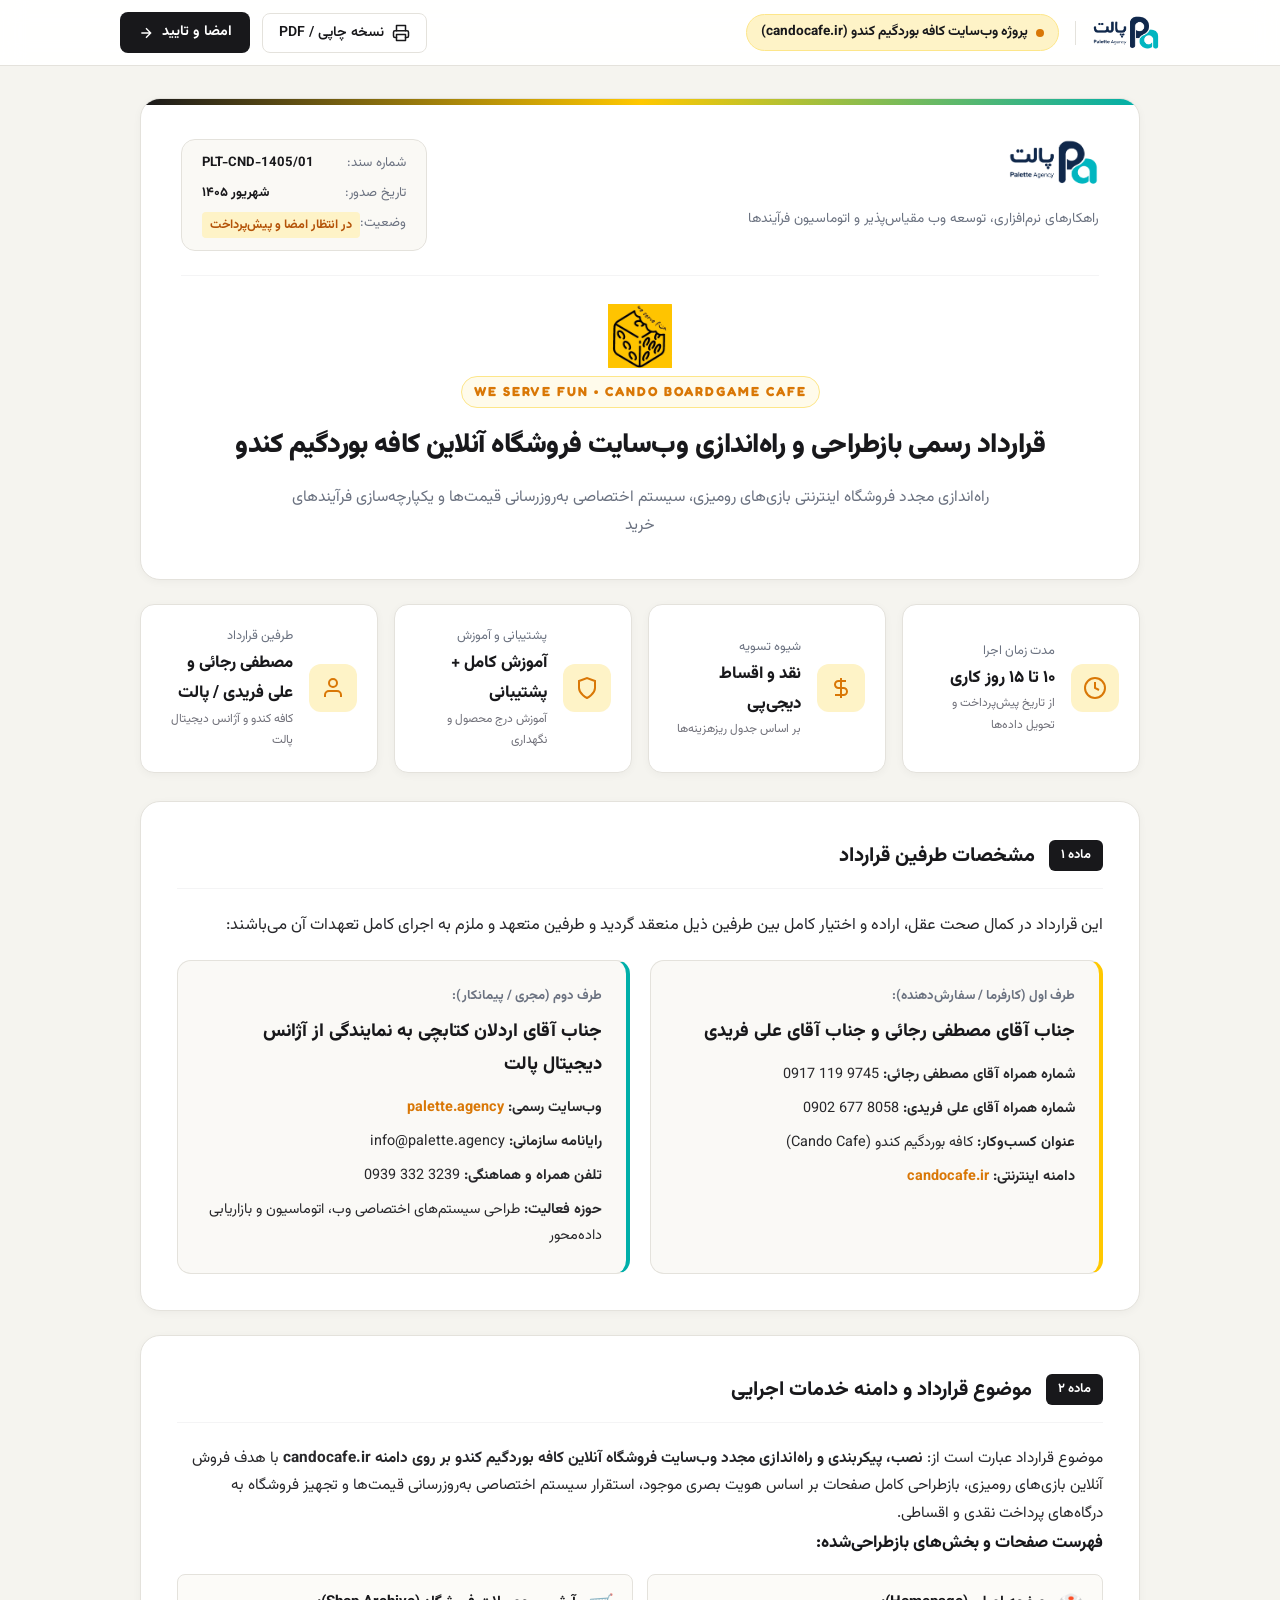
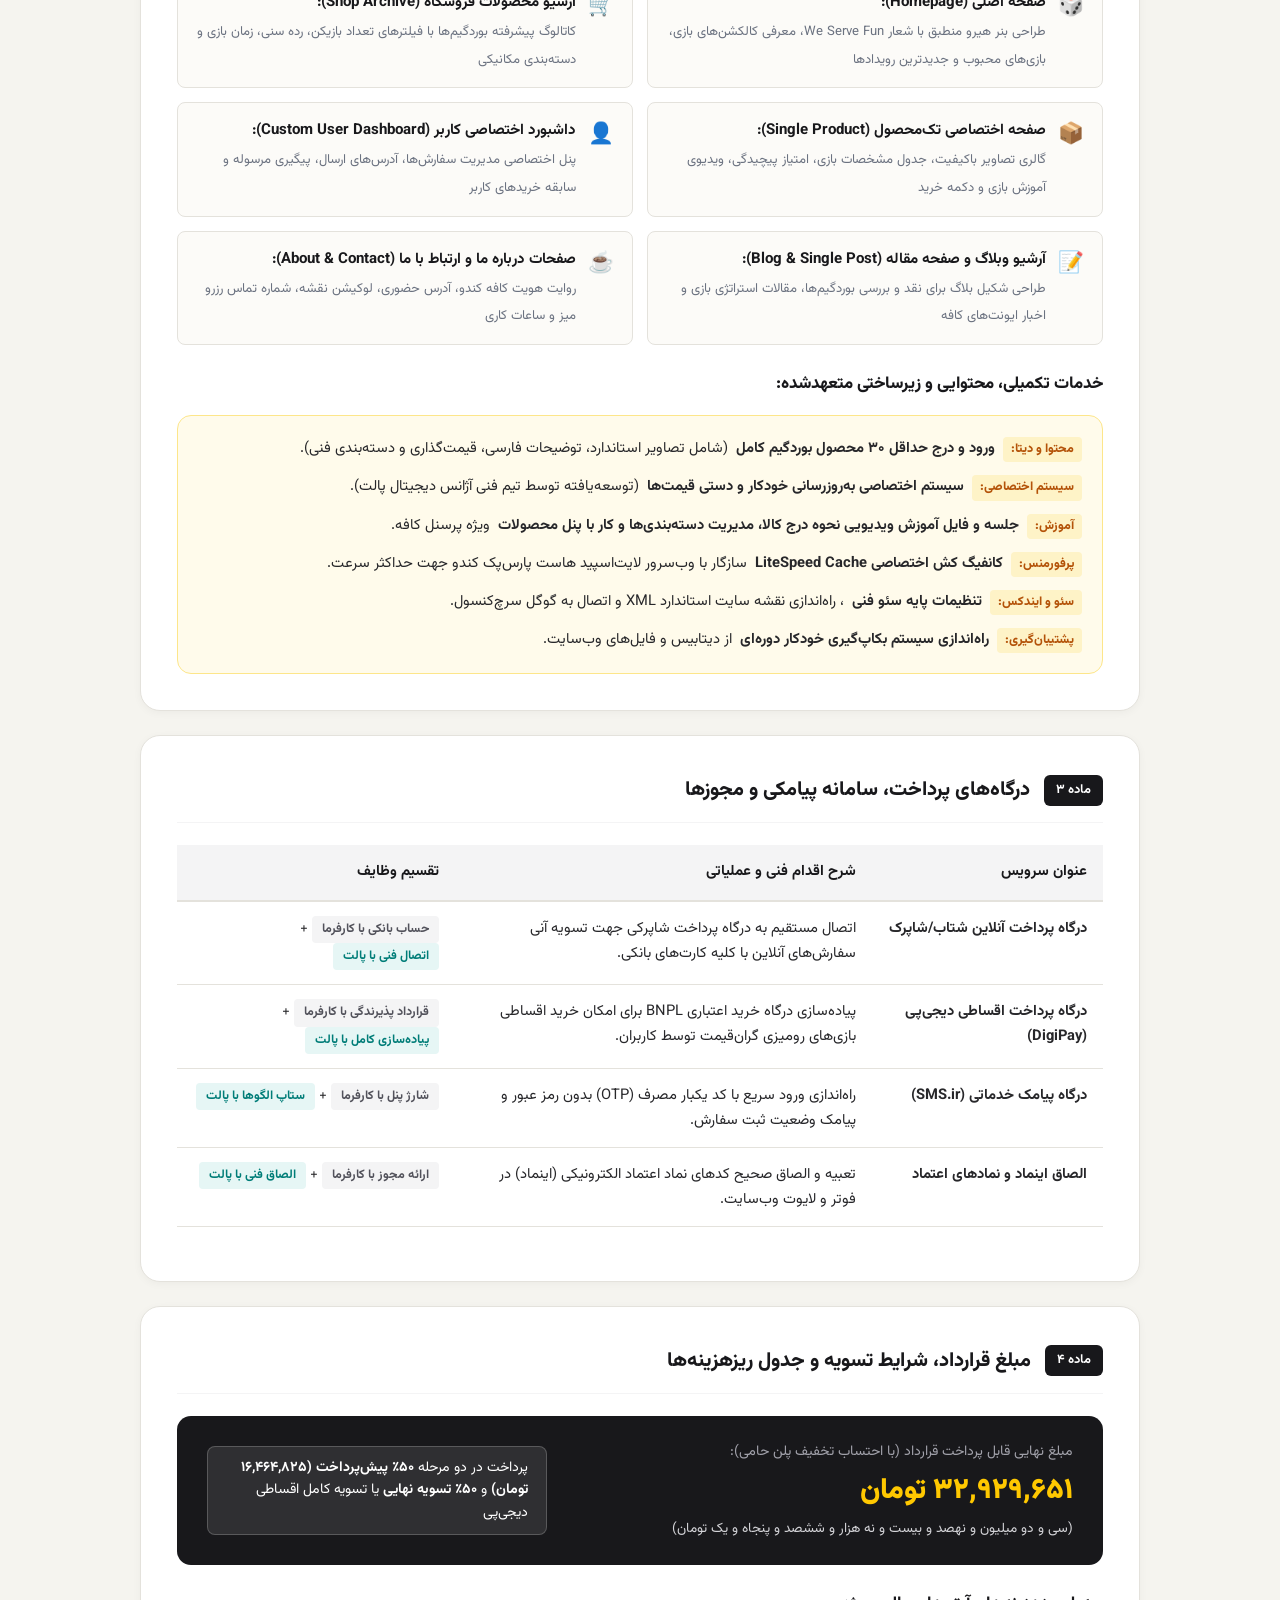
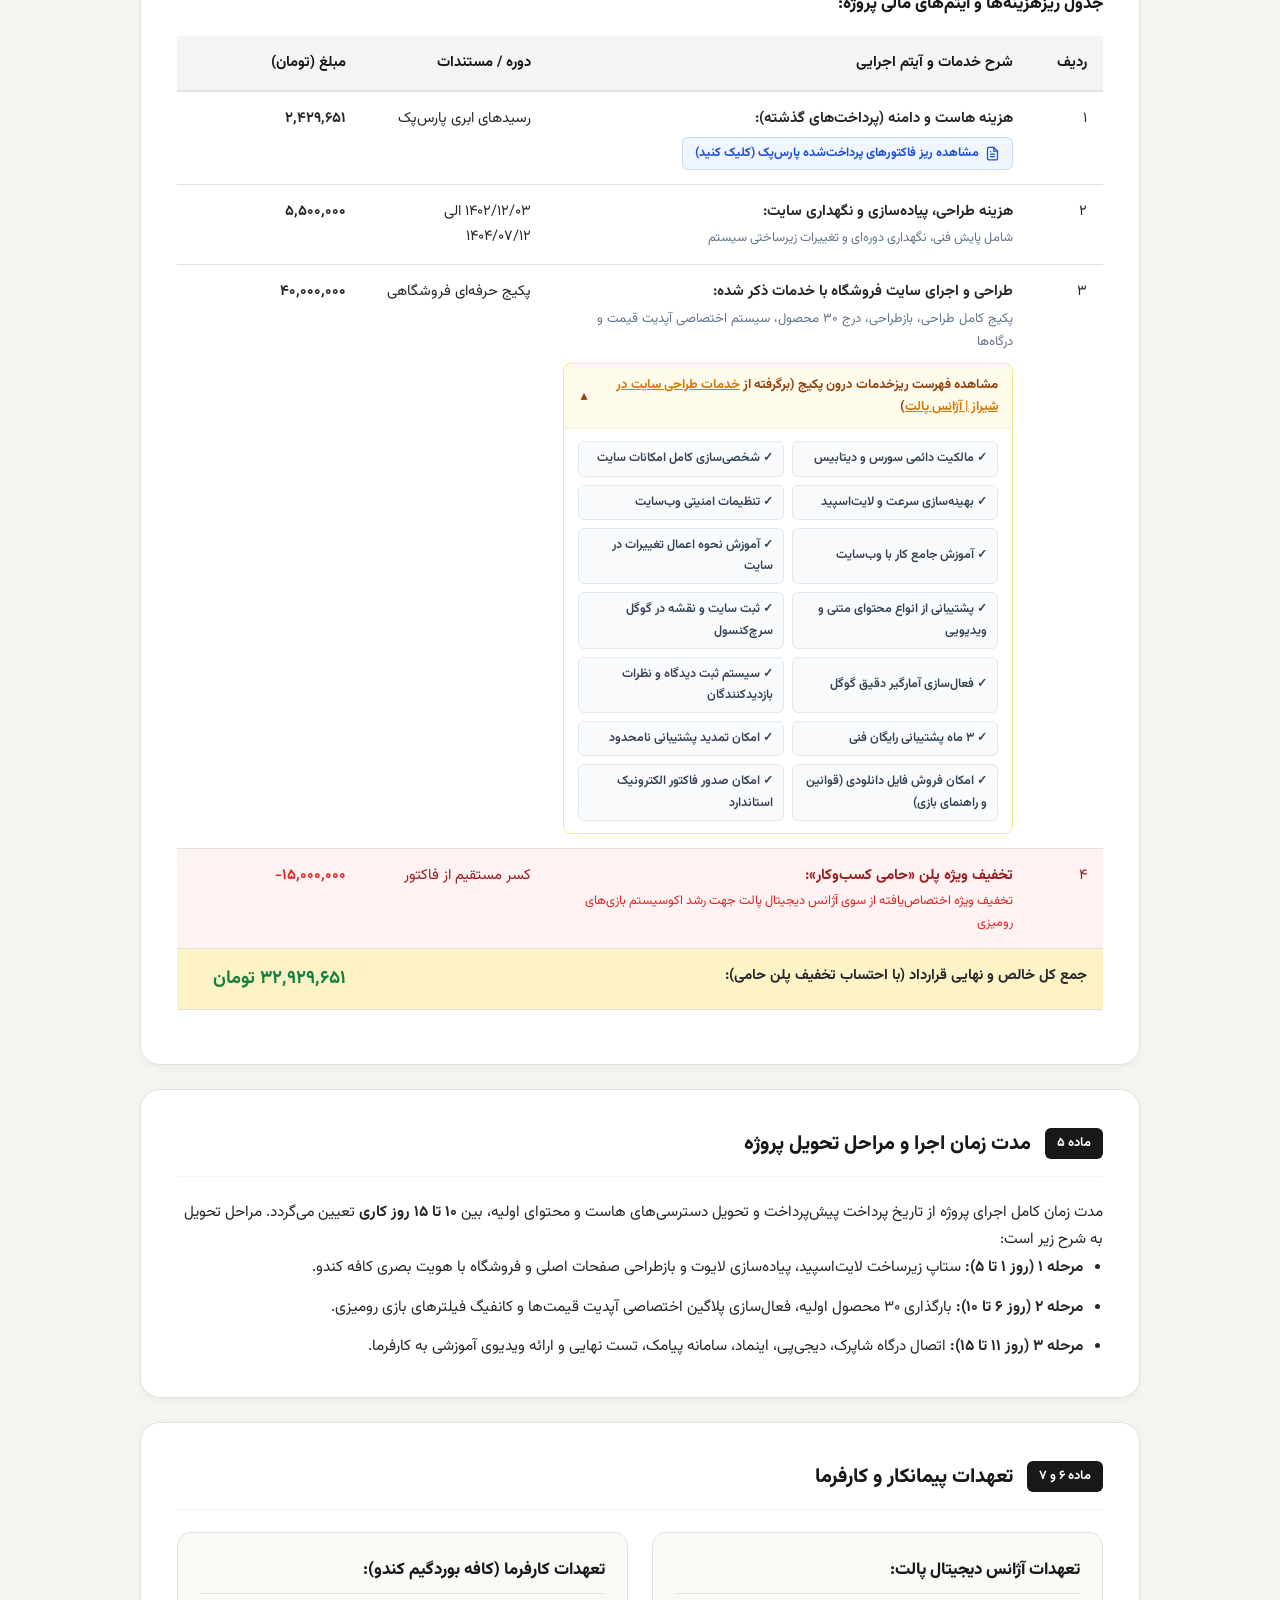
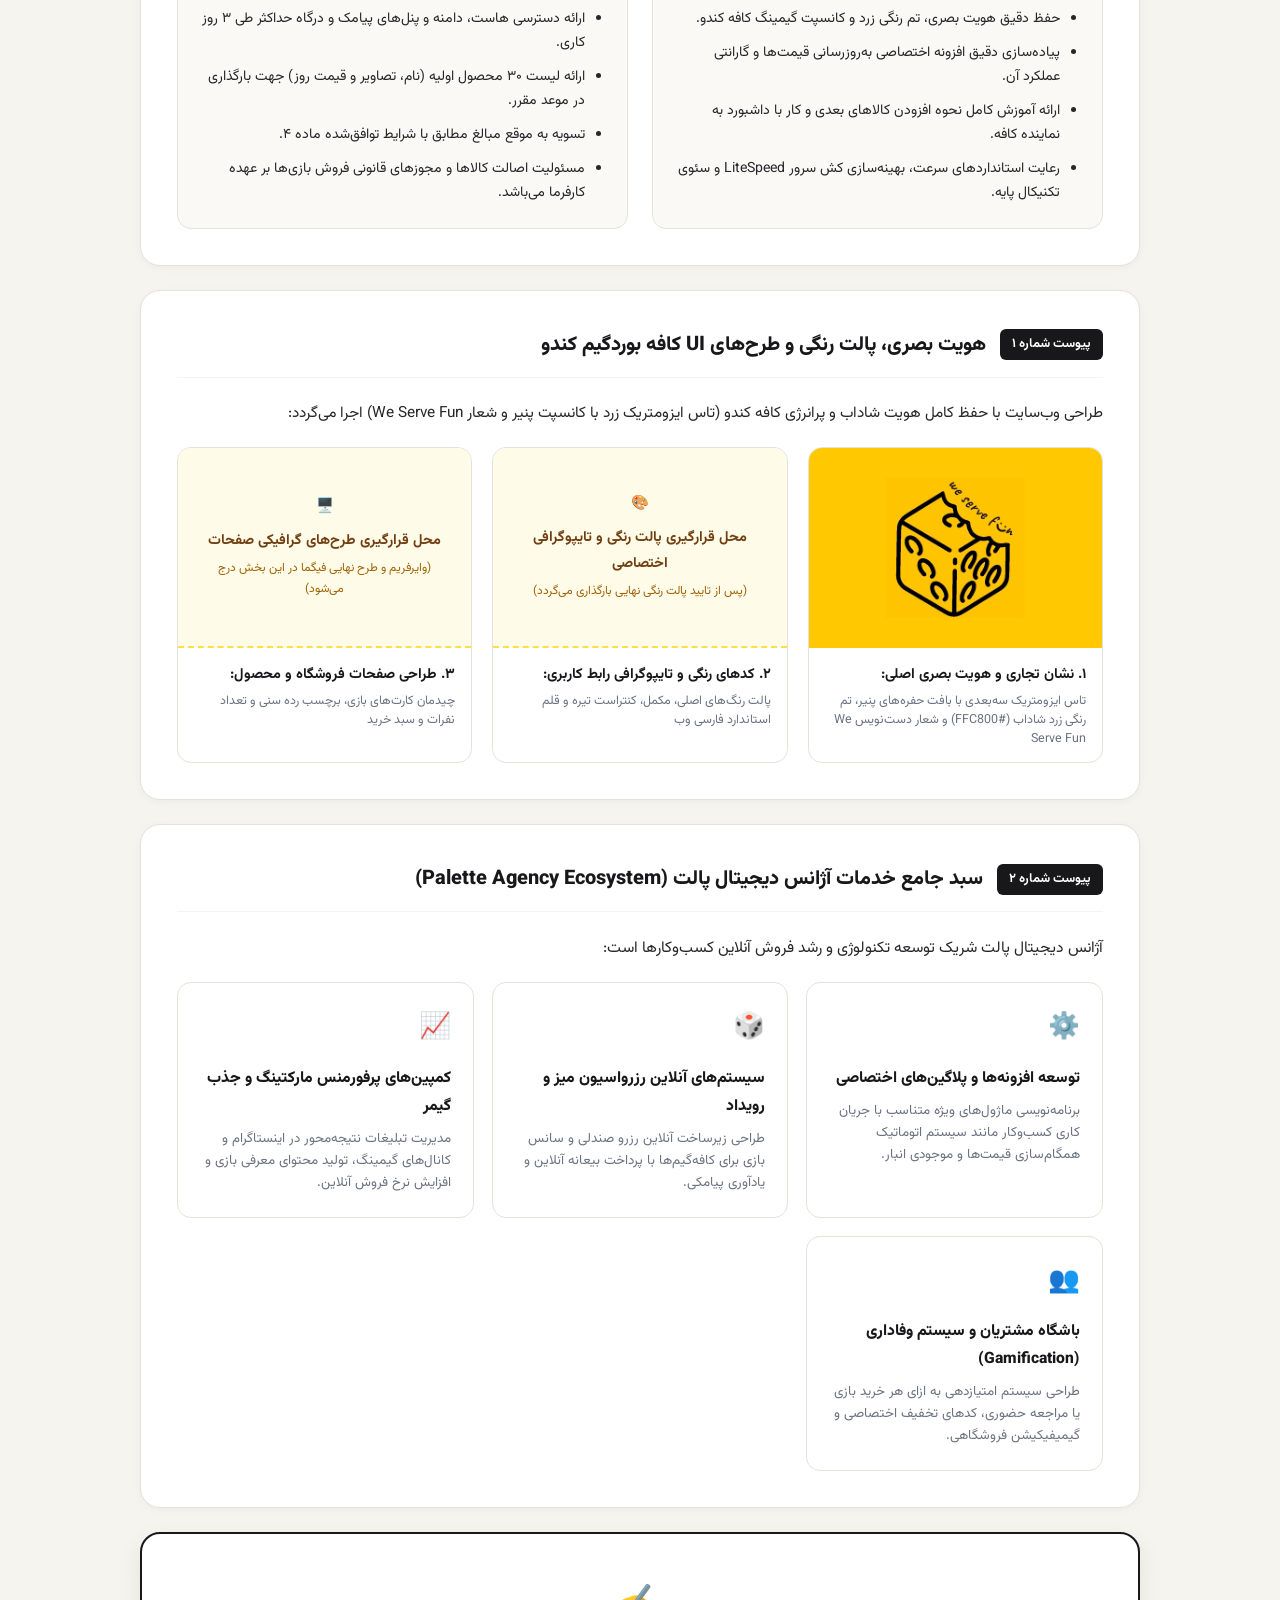
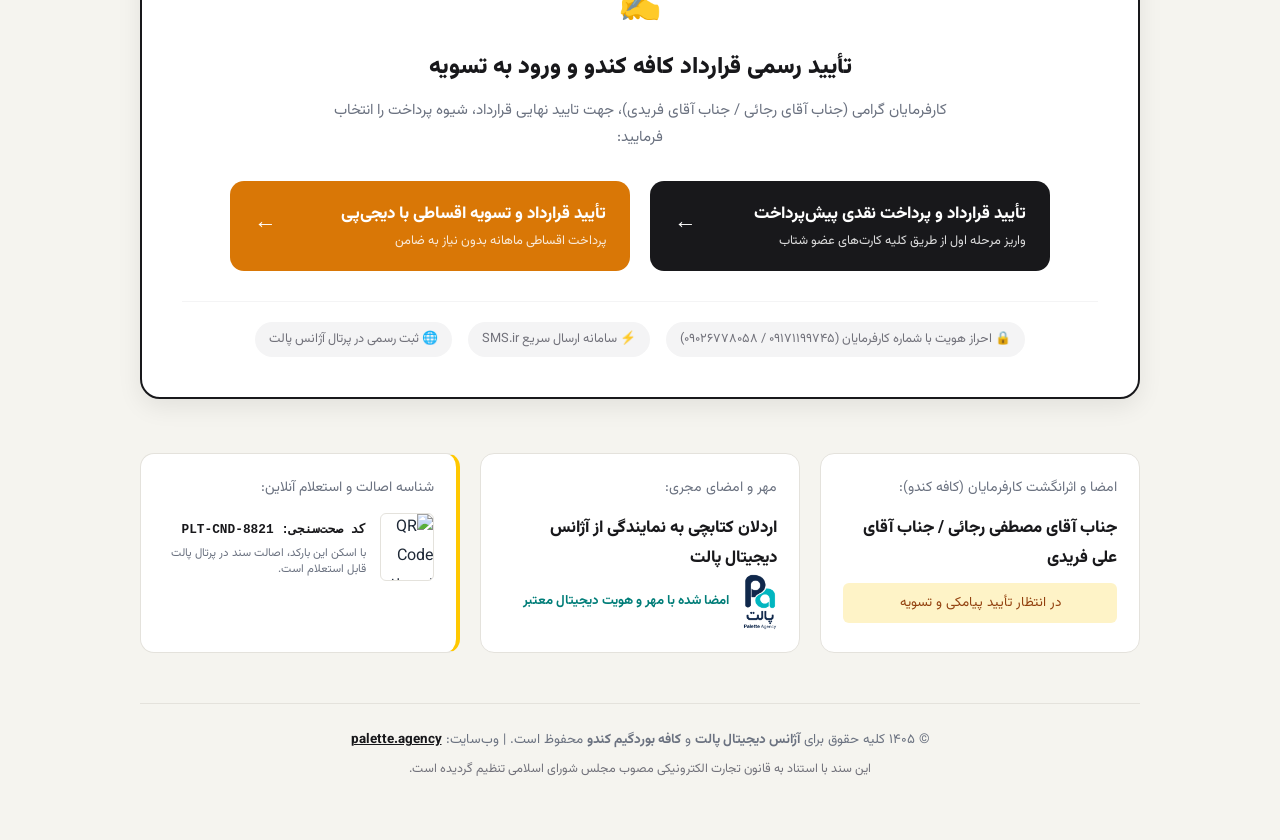
==== commit e184c65e: "fix: remove test toolbar and implement robust A4 page break engine for PDF print" ====
--- a/index.html
+++ b/index.html
@@ -12,14 +12,7 @@
 </head>
 <body>
 
-  <!-- Test Mode Bar for Instant Simulation -->
-  <div class="test-mode-bar no-print">
-    <span>🛠️ <strong>نوار ابزار تست و شبیه‌سازی زنده:</strong></span>
-    <button class="test-btn" onclick="simulateSuccessPayment('shaparak')">⚡ تست پرداخت موفق بانکی (شاپرک)</button>
-    <button class="test-btn" onclick="simulateSuccessPayment('digipay')">💳 تست پرداخت اقساطی دیجی‌پی</button>
-    <button class="test-btn" onclick="openTestOtpModal()">📲 تست پاپ‌آپ لاگین OTP</button>
-    <button class="test-btn test-btn-reset" onclick="resetToInitialState()">🔄 بازنشانی به حالت اولیه</button>
-  </div>
+
 
   <!-- Top Bar / Navigation -->
   <header class="top-nav no-print">
--- a/assets/css/style.css
+++ b/assets/css/style.css
@@ -1664,38 +1664,225 @@
   line-height: 1.5;
 }
 
-/* Print Specific */
+/* Print Specific - Fixed Layout & Page Breaking Engine */
+@page {
+  size: A4 portrait;
+  margin: 15mm 12mm 15mm 12mm;
+}
+
 @media print {
-  body {
-    background: #FFF;
-    color: #000;
-    font-size: 11pt;
-  }
-
-  .no-print, .top-nav, .test-mode-bar, .signing-container, .lightbox-modal, .otp-modal, .highlight-grid {
+  html, body {
+    background: #FFF !important;
+    color: #111 !important;
+    font-size: 9.5pt !important;
+    line-height: 1.5 !important;
+    width: 100% !important;
+    margin: 0 !important;
+    padding: 0 !important;
+    -webkit-print-color-adjust: exact !important;
+    print-color-adjust: exact !important;
+  }
+
+  /* Hide Web-only controls */
+  .no-print,
+  .top-nav,
+  .test-mode-bar,
+  .signing-container,
+  .lightbox-modal,
+  .otp-modal,
+  .highlight-grid,
+  .invoice-link-btn svg,
+  .dropdown-chevron {
     display: none !important;
   }
 
   .contract-wrapper {
-    max-width: 100%;
-    margin: 0;
-    padding: 0;
-  }
-
-  .official-header, .contract-article {
-    border: 1px solid #DDD;
+    max-width: 100% !important;
+    width: 100% !important;
+    margin: 0 !important;
+    padding: 0 !important;
+  }
+
+  /* Header Card */
+  .official-header {
+    border: 1px solid #CBD5E1 !important;
     box-shadow: none !important;
-    padding: 20px !important;
-    margin-bottom: 20px !important;
+    padding: 16px 20px !important;
+    margin-bottom: 14px !important;
+    border-radius: 8px !important;
+    page-break-after: avoid;
+    break-after: avoid;
+  }
+
+  .official-header::before {
+    height: 4px !important;
+  }
+
+  .header-top-row {
+    padding-bottom: 12px !important;
+  }
+
+  .header-logo {
+    height: 38px !important;
+  }
+
+  .cando-header-logo {
+    height: 48px !important;
+  }
+
+  .main-title {
+    font-size: 1.25rem !important;
+    margin-bottom: 6px !important;
+  }
+
+  .sub-title {
+    font-size: 0.85rem !important;
+  }
+
+  /* Articles Layout & Page Break Control */
+  .contract-content {
+    gap: 12px !important;
+  }
+
+  .contract-article {
+    border: 1px solid #CBD5E1 !important;
+    box-shadow: none !important;
+    padding: 14px 18px !important;
+    margin-bottom: 12px !important;
+    border-radius: 8px !important;
+    page-break-inside: auto;
+    break-inside: auto;
+  }
+
+  /* Keep article titles attached to their content */
+  .article-header {
+    margin-bottom: 12px !important;
+    padding-bottom: 8px !important;
+    page-break-after: avoid;
+    break-after: avoid;
+  }
+
+  .article-num {
+    padding: 2px 8px !important;
+    font-size: 0.75rem !important;
+  }
+
+  .article-title {
+    font-size: 1.05rem !important;
+  }
+
+  /* Prevent awkward row cuts inside tables and key sections */
+  tr, .party-card, .chip-item, .feat-row, .service-card, .gallery-card, .sig-col {
+    page-break-inside: avoid !important;
+    break-inside: avoid !important;
+  }
+
+  /* Table compaction */
+  .contract-table th, .contract-table td {
+    padding: 8px 10px !important;
+    font-size: 8.5pt !important;
+    line-height: 1.4 !important;
+  }
+
+  .infra-table-container, .cost-breakdown-wrapper {
+    margin: 8px 0 !important;
+  }
+
+  /* Price summary banner */
+  .price-summary-banner {
+    padding: 14px 18px !important;
+    margin-bottom: 12px !important;
     page-break-inside: avoid;
-  }
-
+    break-inside: avoid;
+  }
+
+  .price-digits {
+    font-size: 1.35rem !important;
+  }
+
+  .price-methods-tag {
+    font-size: 0.8rem !important;
+    padding: 6px 12px !important;
+  }
+
+  /* Force Details Dropdown open for print */
+  details.services-dropdown {
+    margin-top: 6px !important;
+    border: 1px solid #CBD5E1 !important;
+  }
+
+  details.services-dropdown[open] .services-dropdown-content {
+    display: block !important;
+    padding: 8px 10px !important;
+  }
+
+  .sub-service-tag-grid {
+    grid-template-columns: repeat(2, 1fr) !important;
+    gap: 4px !important;
+  }
+
+  .srv-badge {
+    padding: 4px 6px !important;
+    font-size: 7.5pt !important;
+    border: 1px solid #E2E8F0 !important;
+    background: #FFF !important;
+  }
+
+  /* Gallery compact grid for print */
   .design-gallery-grid {
     grid-template-columns: repeat(3, 1fr) !important;
+    gap: 10px !important;
+    page-break-inside: avoid;
+    break-inside: avoid;
   }
 
   .img-wrap {
-    height: 120px !important;
+    height: 90px !important;
+  }
+
+  .card-caption {
+    padding: 8px !important;
+    font-size: 7.5pt !important;
+  }
+
+  /* Signatures always stay intact on their page */
+  .signatures-block {
+    margin-top: 16px !important;
+    page-break-inside: avoid !important;
+    break-inside: avoid !important;
+    grid-template-columns: repeat(3, 1fr) !important;
+    gap: 12px !important;
+  }
+
+  .sig-col {
+    padding: 12px !important;
+    border: 1px solid #CBD5E1 !important;
+  }
+
+  .sig-box {
+    min-height: 85px !important;
+  }
+
+  .sig-name {
+    font-size: 0.9rem !important;
+  }
+
+  .stamp-img {
+    height: 44px !important;
+  }
+
+  .doc-qr-img {
+    width: 52px !important;
+    height: 52px !important;
+  }
+
+  /* Footer */
+  .contract-footer {
+    margin-top: 14px !important;
+    padding-top: 10px !important;
+    font-size: 7.5pt !important;
+    page-break-inside: avoid;
+    break-inside: avoid;
   }
 }
 
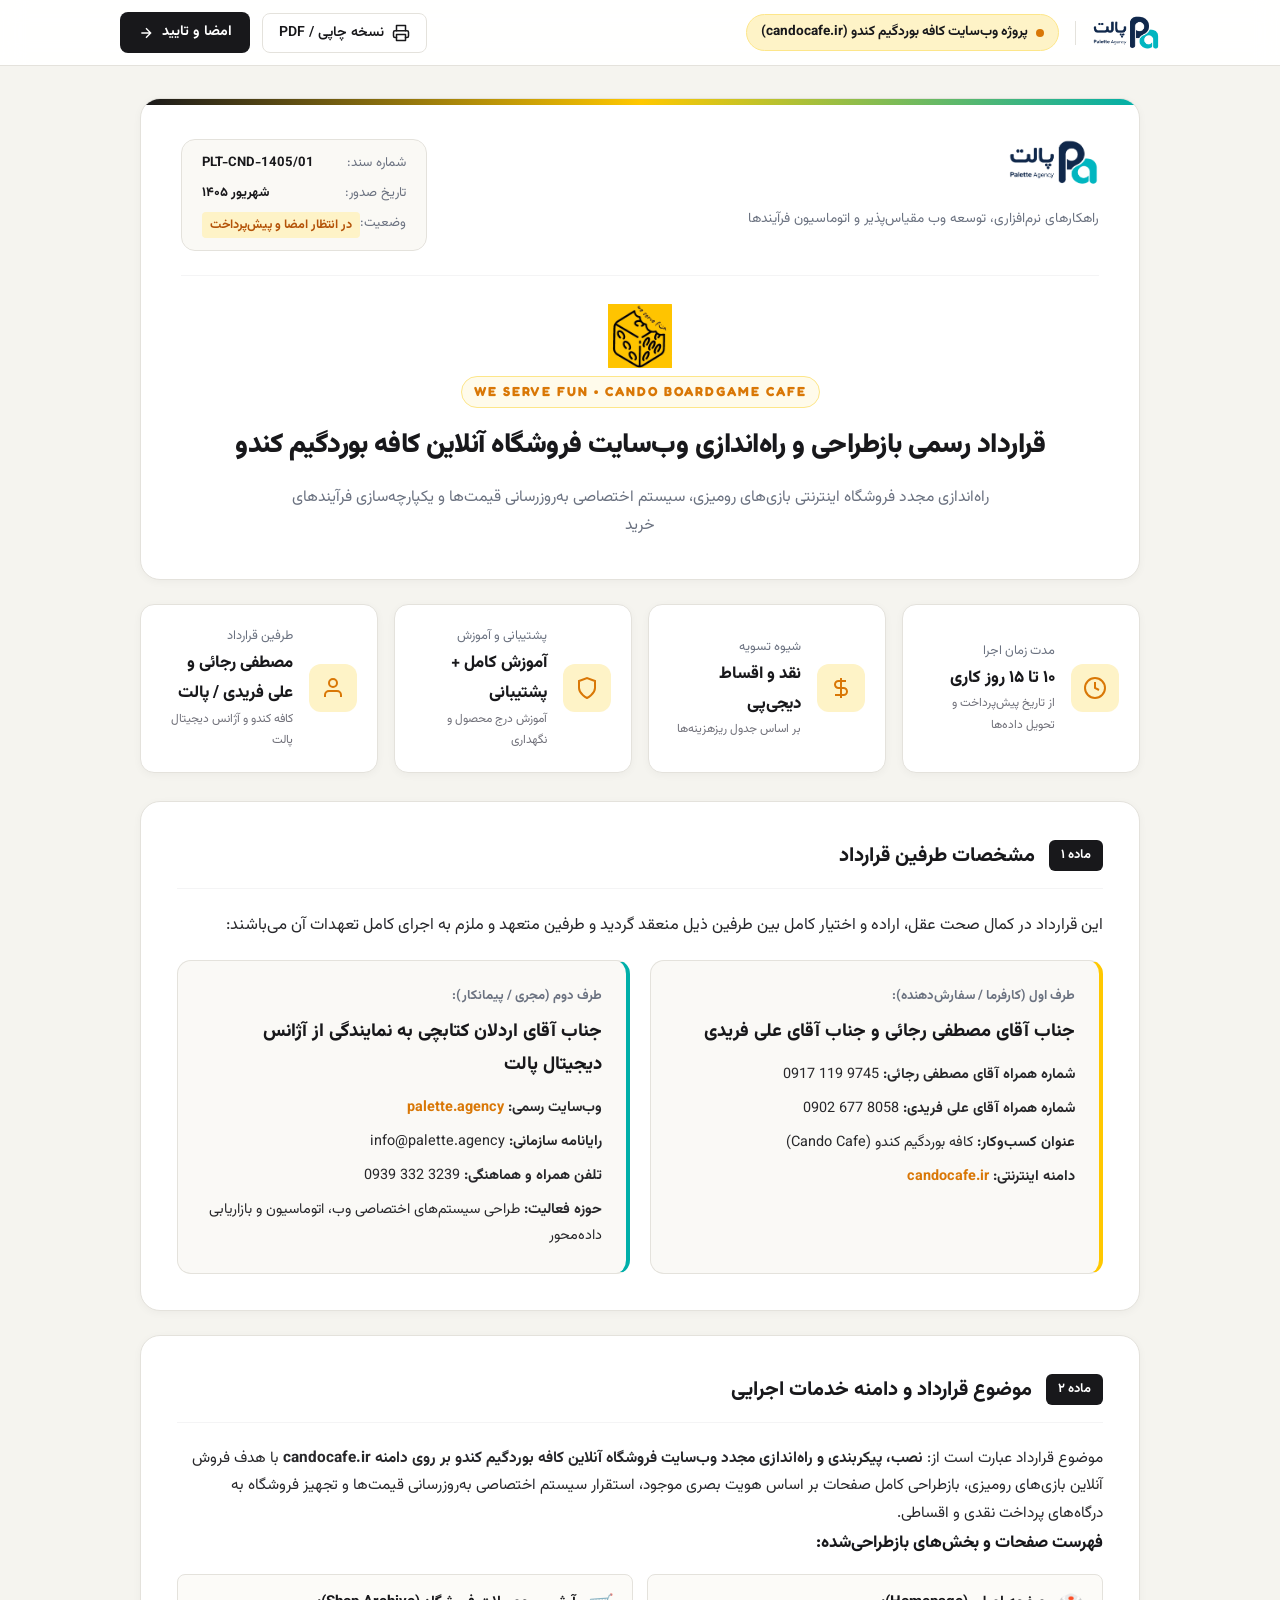
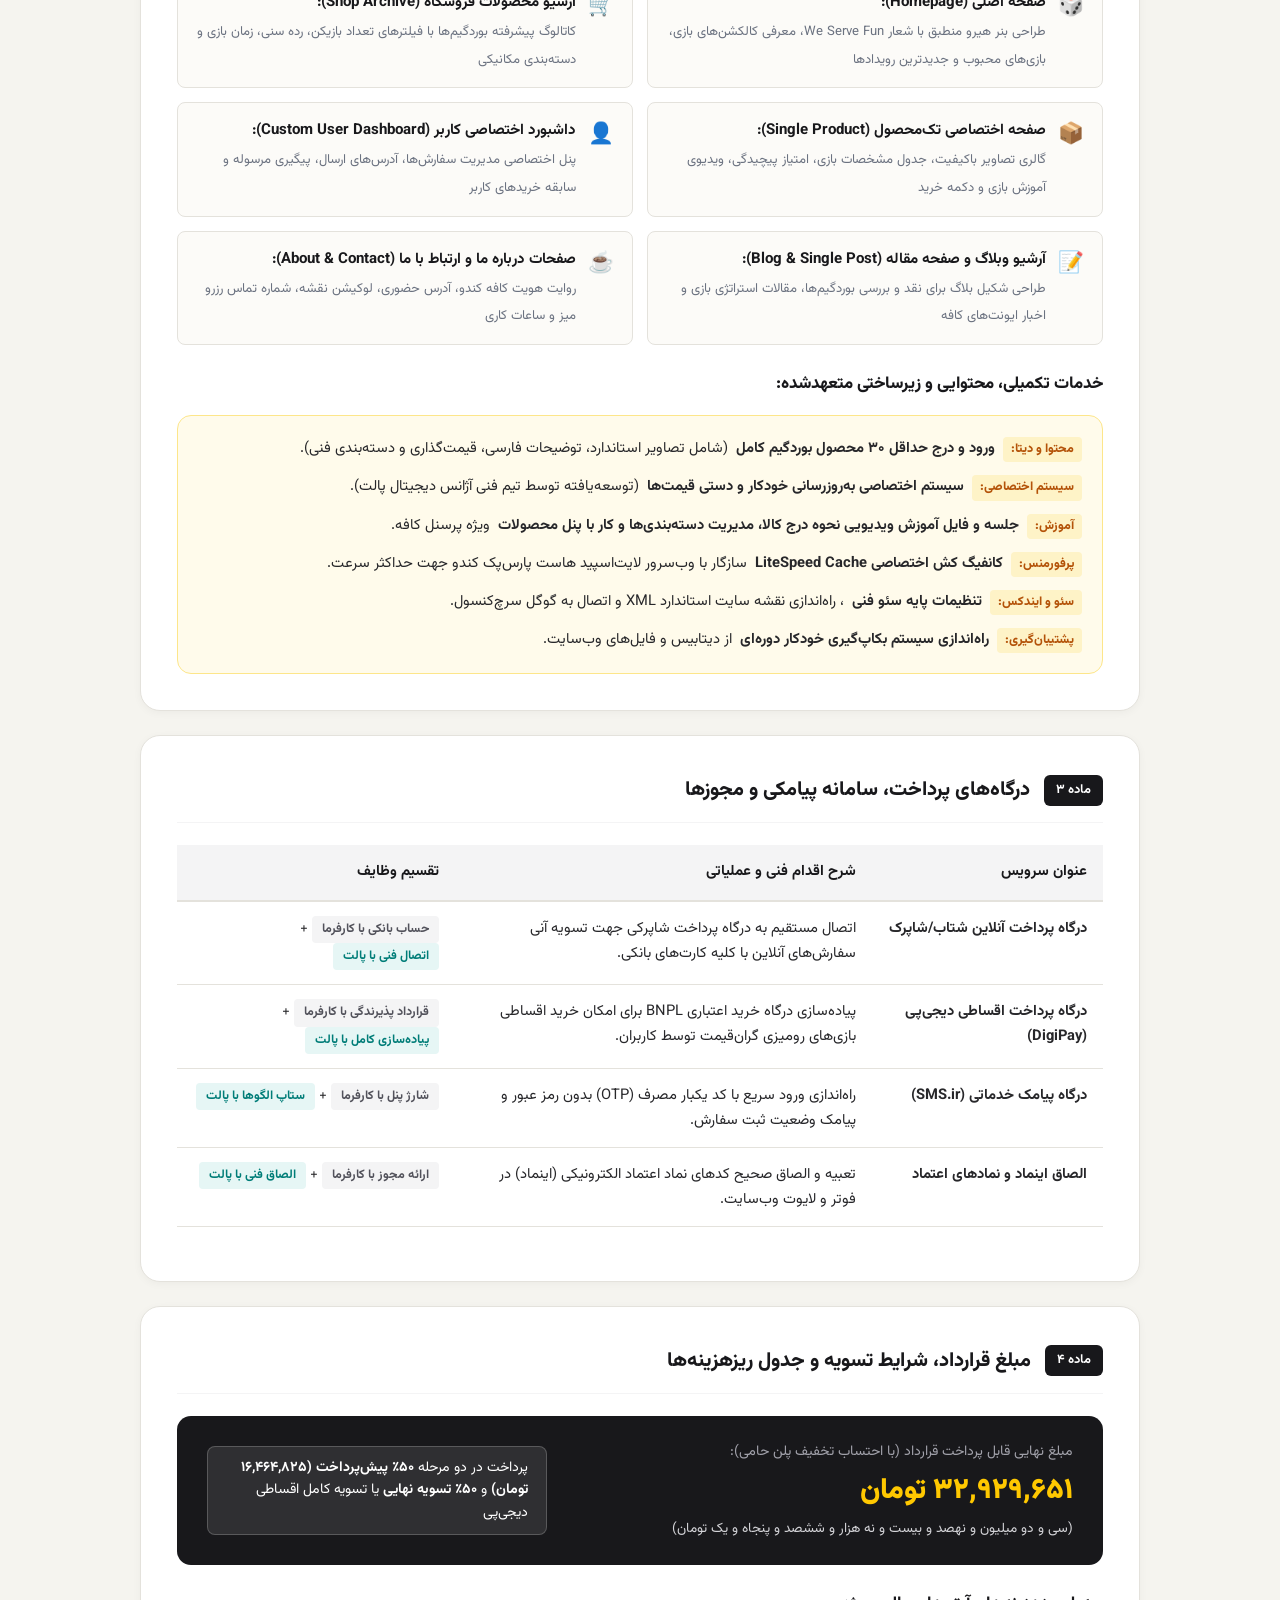
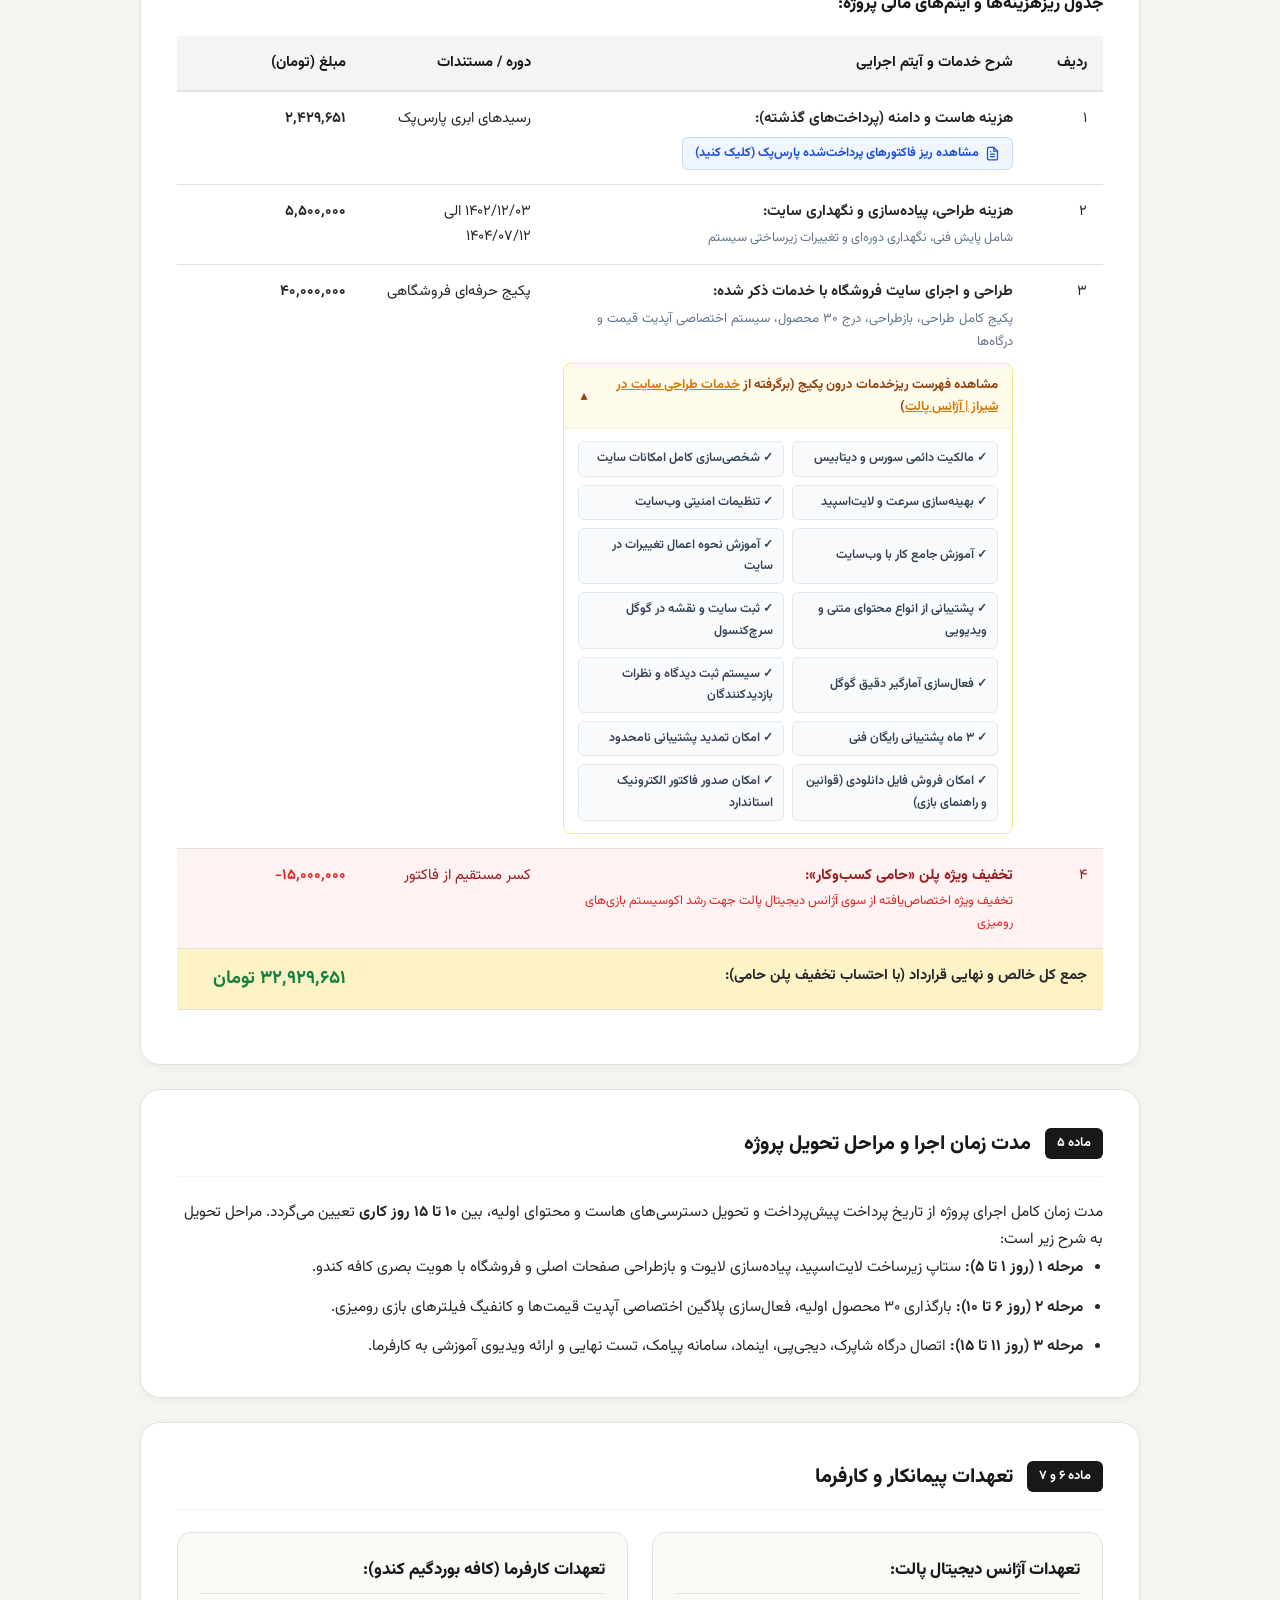
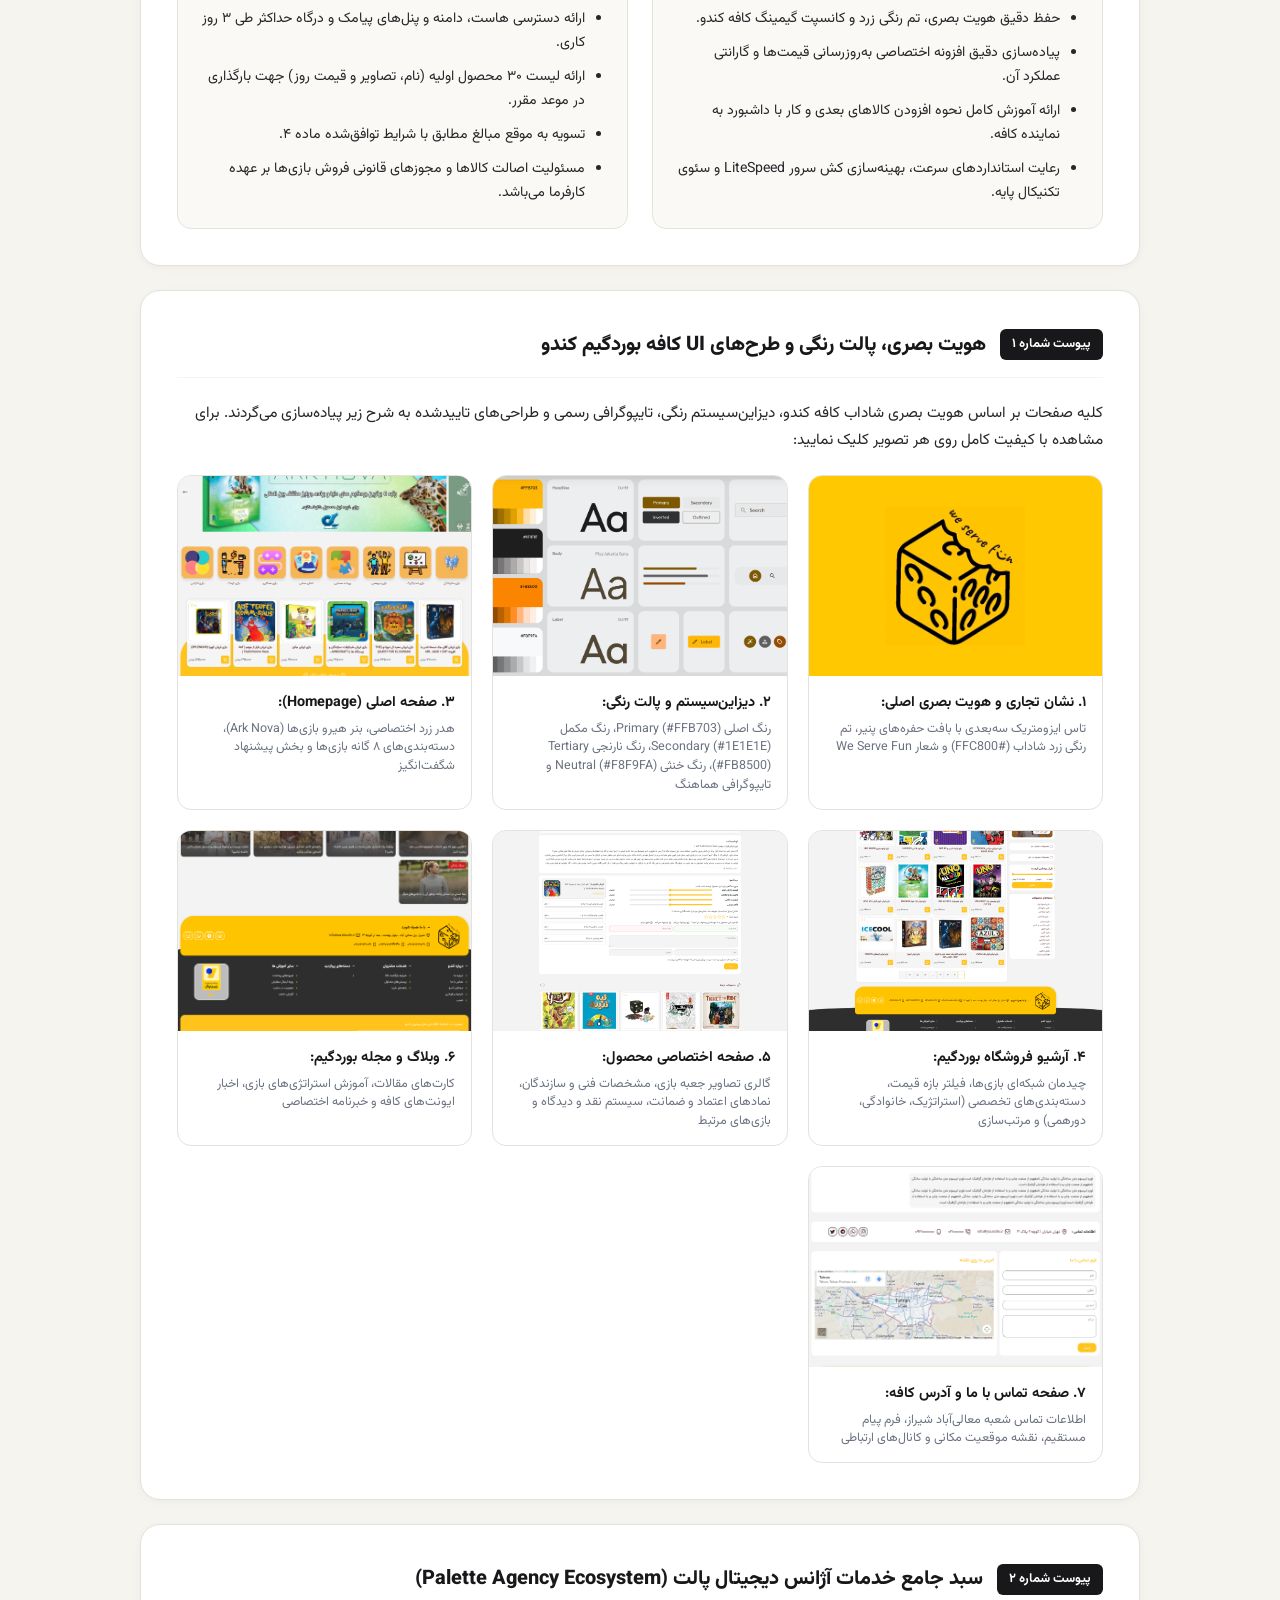
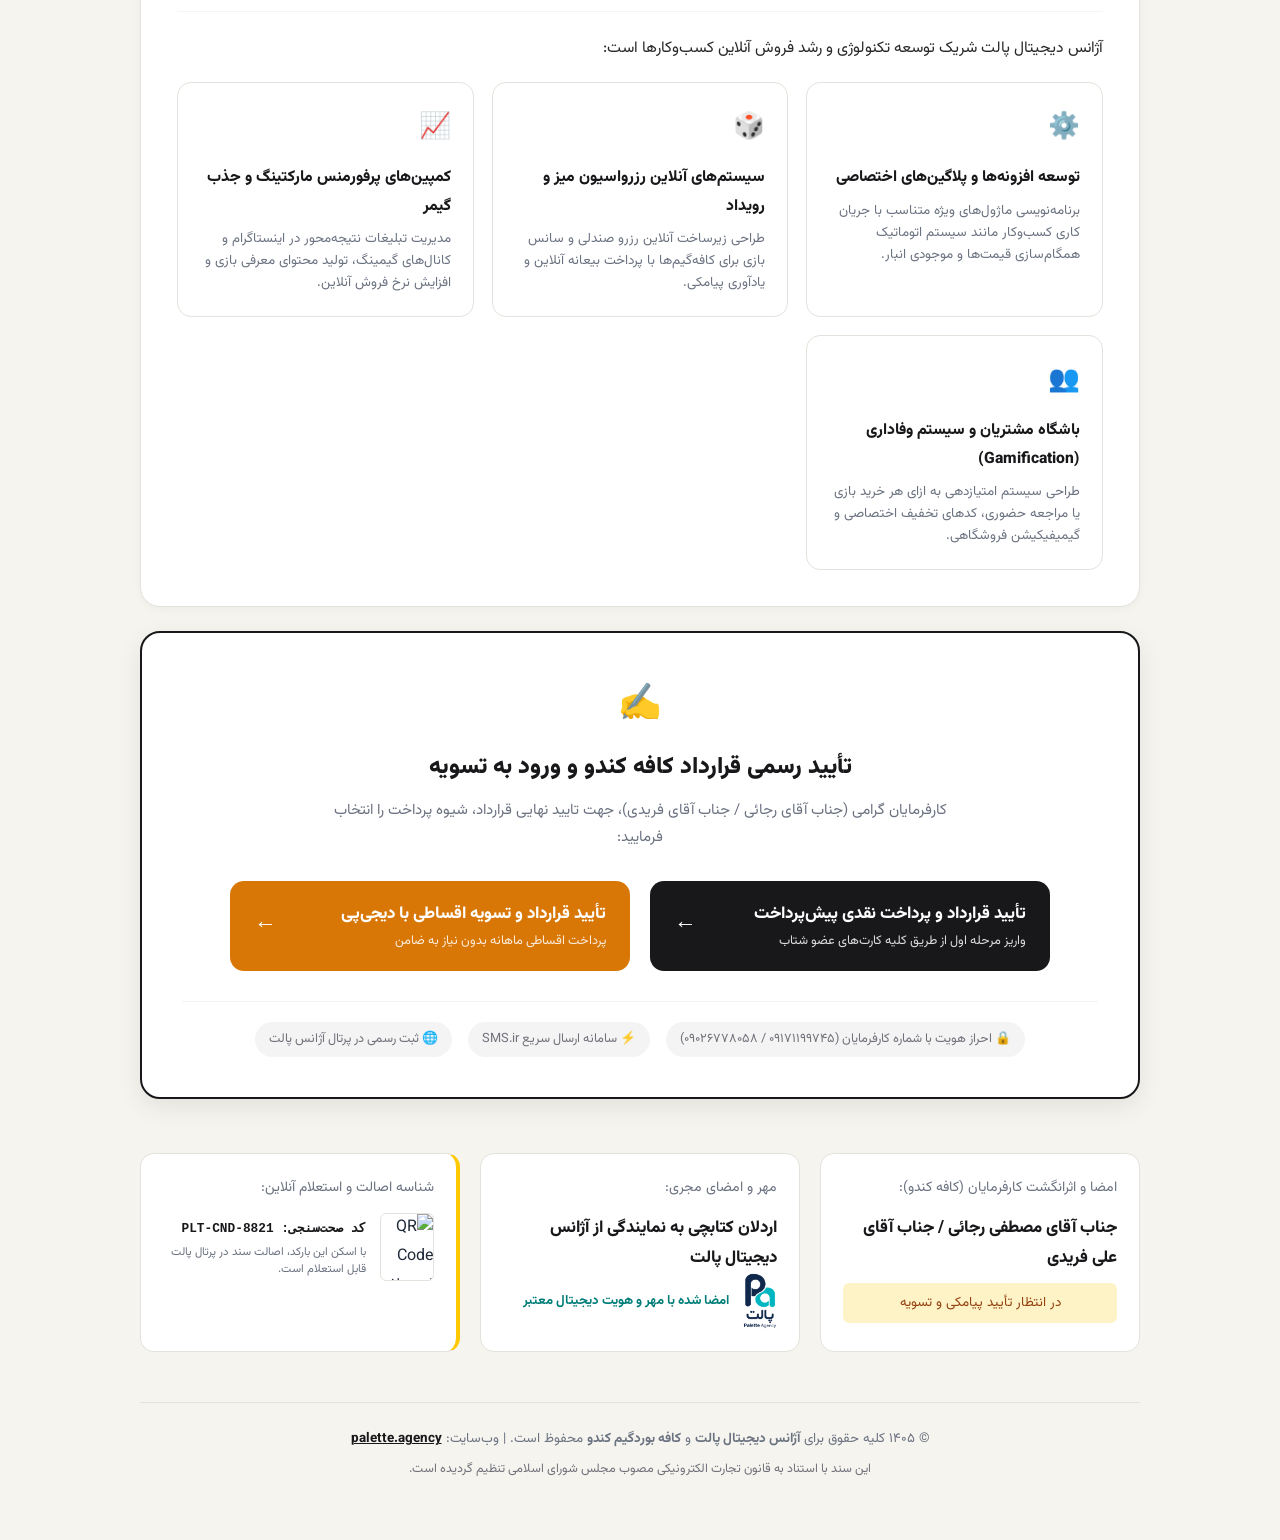
==== commit 87700371: "feat: integrate full UI Kit, color palette and real page designs into Appendix 1" ====
--- a/index.html
+++ b/index.html
@@ -481,44 +481,83 @@
           <h2 class="article-title">هویت بصری، پالت رنگی و طرح‌های UI کافه بوردگیم کندو</h2>
         </div>
         <div class="article-body">
-          <p>طراحی وب‌سایت با حفظ کامل هویت شاداب و پرانرژی کافه کندو (تاس ایزومتریک زرد با کانسپت پنیر و شعار We Serve Fun) اجرا می‌گردد:</p>
+          <p>کلیه صفحات بر اساس هویت بصری شاداب کافه کندو، دیزاین‌سیستم رنگی، تایپوگرافی رسمی و طراحی‌های تاییدشده به شرح زیر پیاده‌سازی می‌گردند. برای مشاهده با کیفیت کامل روی هر تصویر کلیک نمایید:</p>
 
           <div class="design-gallery-grid">
-            <div class="gallery-card" onclick="openLightbox('assets/images/logo-cando.png', 'لوگوی رسمی کافه بوردگیم کندو (We Serve Fun)')">
+            <!-- 1. Logo -->
+            <div class="gallery-card" onclick="openLightbox('assets/images/logo-cando.png', 'نشان تجاری و هویت بصری کافه بوردگیم کندو (We Serve Fun)')">
               <div class="img-wrap" style="background: #FFC800; display: flex; align-items: center; justify-content: center;">
                 <img src="assets/images/logo-cando.png" alt="لوگو کافه کندو" style="max-height: 140px; width: auto; object-fit: contain;">
               </div>
               <div class="card-caption">
                 <strong>۱. نشان تجاری و هویت بصری اصلی:</strong>
-                <span>تاس ایزومتریک سه‌بعدی با بافت حفره‌های پنیر، تم رنگی زرد شاداب (#FFC800) و شعار دست‌نویس We Serve Fun</span>
-              </div>
-            </div>
-
-            <div class="gallery-card placeholder-card">
-              <div class="img-wrap placeholder-wrap">
-                <div class="ph-content">
-                  <span class="ph-icon">🎨</span>
-                  <span>محل قرارگیری پالت رنگی و تایپوگرافی اختصاصی</span>
-                  <small>(پس از تایید پالت رنگی نهایی بارگذاری می‌گردد)</small>
-                </div>
+                <span>تاس ایزومتریک سه‌بعدی با بافت حفره‌های پنیر، تم رنگی زرد شاداب (#FFC800) و شعار We Serve Fun</span>
+              </div>
+            </div>
+
+            <!-- 2. UI Kit & Color Palette -->
+            <div class="gallery-card" onclick="openLightbox('assets/images/cando-ui-kit.png', 'دیزاین‌سیستم، پالت رنگی و تایپوگرافی اختصاصی کافه کندو')">
+              <div class="img-wrap">
+                <img src="assets/images/cando-ui-kit.png" alt="دیزاین‌سیستم کافه کندو" loading="lazy">
               </div>
               <div class="card-caption">
-                <strong>۲. کدهای رنگی و تایپوگرافی رابط کاربری:</strong>
-                <span>پالت رنگ‌های اصلی، مکمل، کنتراست تیره و قلم استاندارد فارسی وب</span>
-              </div>
-            </div>
-
-            <div class="gallery-card placeholder-card">
-              <div class="img-wrap placeholder-wrap">
-                <div class="ph-content">
-                  <span class="ph-icon">🖥️</span>
-                  <span>محل قرارگیری طرح‌های گرافیکی صفحات</span>
-                  <small>(وایرفریم و طرح نهایی فیگما در این بخش درج می‌شود)</small>
-                </div>
+                <strong>۲. دیزاین‌سیستم و پالت رنگی:</strong>
+                <span>رنگ اصلی Primary (#FFB703)، رنگ مکمل Secondary (#1E1E1E)، رنگ نارنجی Tertiary (#FB8500)، رنگ خنثی Neutral (#F8F9FA) و تایپوگرافی هماهنگ</span>
+              </div>
+            </div>
+
+            <!-- 3. Homepage -->
+            <div class="gallery-card" onclick="openLightbox('assets/images/screen-homepage.png', 'طراحی صفحه اصلی وب‌سایت (Homepage)')">
+              <div class="img-wrap">
+                <img src="assets/images/screen-homepage.png" alt="صفحه اصلی وب‌سایت کندو" loading="lazy">
               </div>
               <div class="card-caption">
-                <strong>۳. طراحی صفحات فروشگاه و محصول:</strong>
-                <span>چیدمان کارت‌های بازی، برچسب رده سنی و تعداد نفرات و سبد خرید</span>
+                <strong>۳. صفحه اصلی (Homepage):</strong>
+                <span>هدر زرد اختصاصی، بنر هیرو بازی‌ها (Ark Nova)، دسته‌بندی‌های ۸ گانه بازی‌ها و بخش پیشنهاد شگفت‌انگیز</span>
+              </div>
+            </div>
+
+            <!-- 4. Shop Archive -->
+            <div class="gallery-card" onclick="openLightbox('assets/images/screen-shop.png', 'آرشیو فروشگاه بازی‌های رومیزی (Shop Archive)')">
+              <div class="img-wrap">
+                <img src="assets/images/screen-shop.png" alt="آرشیو فروشگاه بازی‌های رومیزی" loading="lazy">
+              </div>
+              <div class="card-caption">
+                <strong>۴. آرشیو فروشگاه بوردگیم:</strong>
+                <span>چیدمان شبکه‌ای بازی‌ها، فیلتر بازه قیمت، دسته‌بندی‌های تخصصی (استراتژیک، خانوادگی، دورهمی) و مرتب‌سازی</span>
+              </div>
+            </div>
+
+            <!-- 5. Single Product -->
+            <div class="gallery-card" onclick="openLightbox('assets/images/screen-product.png', 'صفحه تکی محصول بازی رومیزی (Single Product)')">
+              <div class="img-wrap">
+                <img src="assets/images/screen-product.png" alt="صفحه محصول بازی رومیزی" loading="lazy">
+              </div>
+              <div class="card-caption">
+                <strong>۵. صفحه اختصاصی محصول:</strong>
+                <span>گالری تصاویر جعبه بازی، مشخصات فنی و سازندگان، نمادهای اعتماد و ضمانت، سیستم نقد و دیدگاه و بازی‌های مرتبط</span>
+              </div>
+            </div>
+
+            <!-- 6. Blog Archive -->
+            <div class="gallery-card" onclick="openLightbox('assets/images/screen-blog.png', 'آرشیو مقالات و مجله کندو (Blog Archive)')">
+              <div class="img-wrap">
+                <img src="assets/images/screen-blog.png" alt="آرشیو مقالات مجله کندو" loading="lazy">
+              </div>
+              <div class="card-caption">
+                <strong>۶. وبلاگ و مجله بوردگیم:</strong>
+                <span>کارت‌های مقالات، آموزش استراتژی‌های بازی، اخبار ایونت‌های کافه و خبرنامه اختصاصی</span>
+              </div>
+            </div>
+
+            <!-- 7. Contact Us -->
+            <div class="gallery-card" onclick="openLightbox('assets/images/screen-contact.png', 'صفحه ارتباط با ما و موقعیت مکانی کافه کندو (Contact Us)')">
+              <div class="img-wrap">
+                <img src="assets/images/screen-contact.png" alt="صفحه تماس با ما کافه کندو" loading="lazy">
+              </div>
+              <div class="card-caption">
+                <strong>۷. صفحه تماس با ما و آدرس کافه:</strong>
+                <span>اطلاعات تماس شعبه معالی‌آباد شیراز، فرم پیام مستقیم، نقشه موقعیت مکانی و کانال‌های ارتباطی</span>
               </div>
             </div>
           </div>
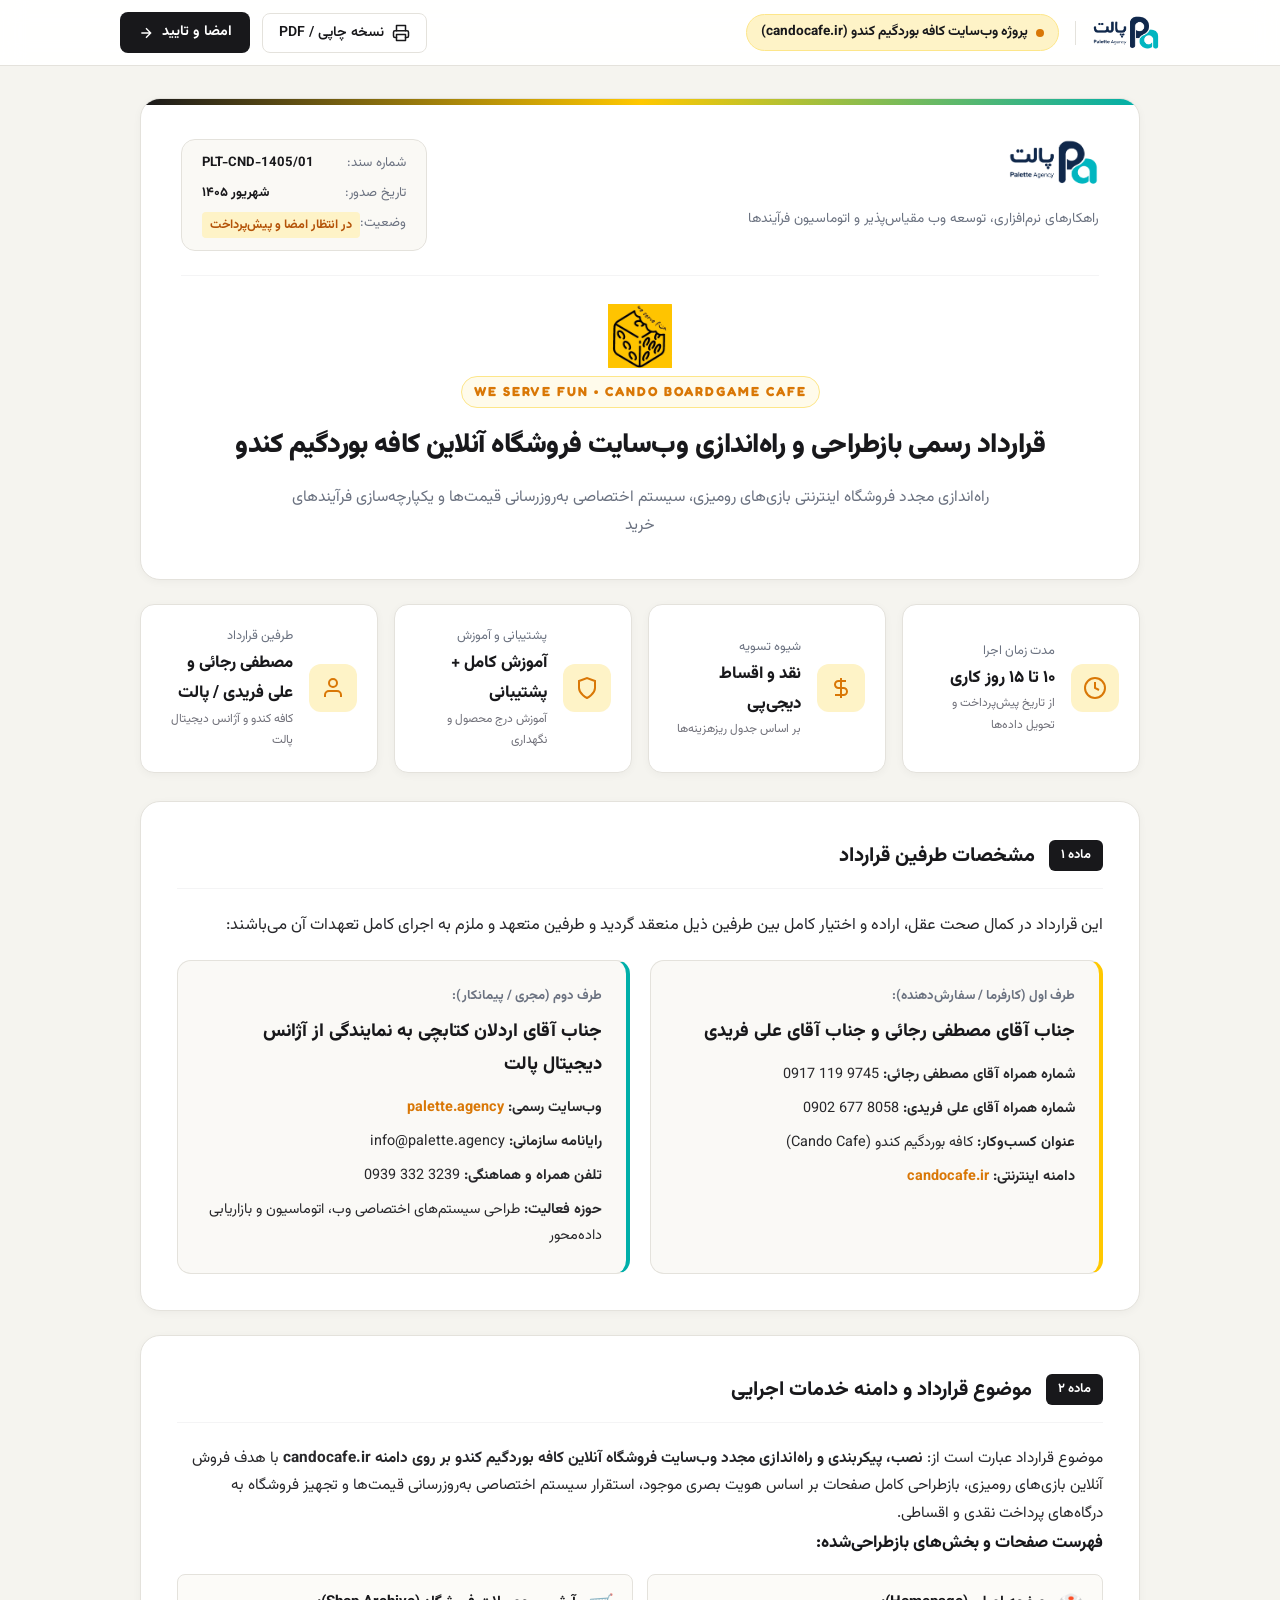
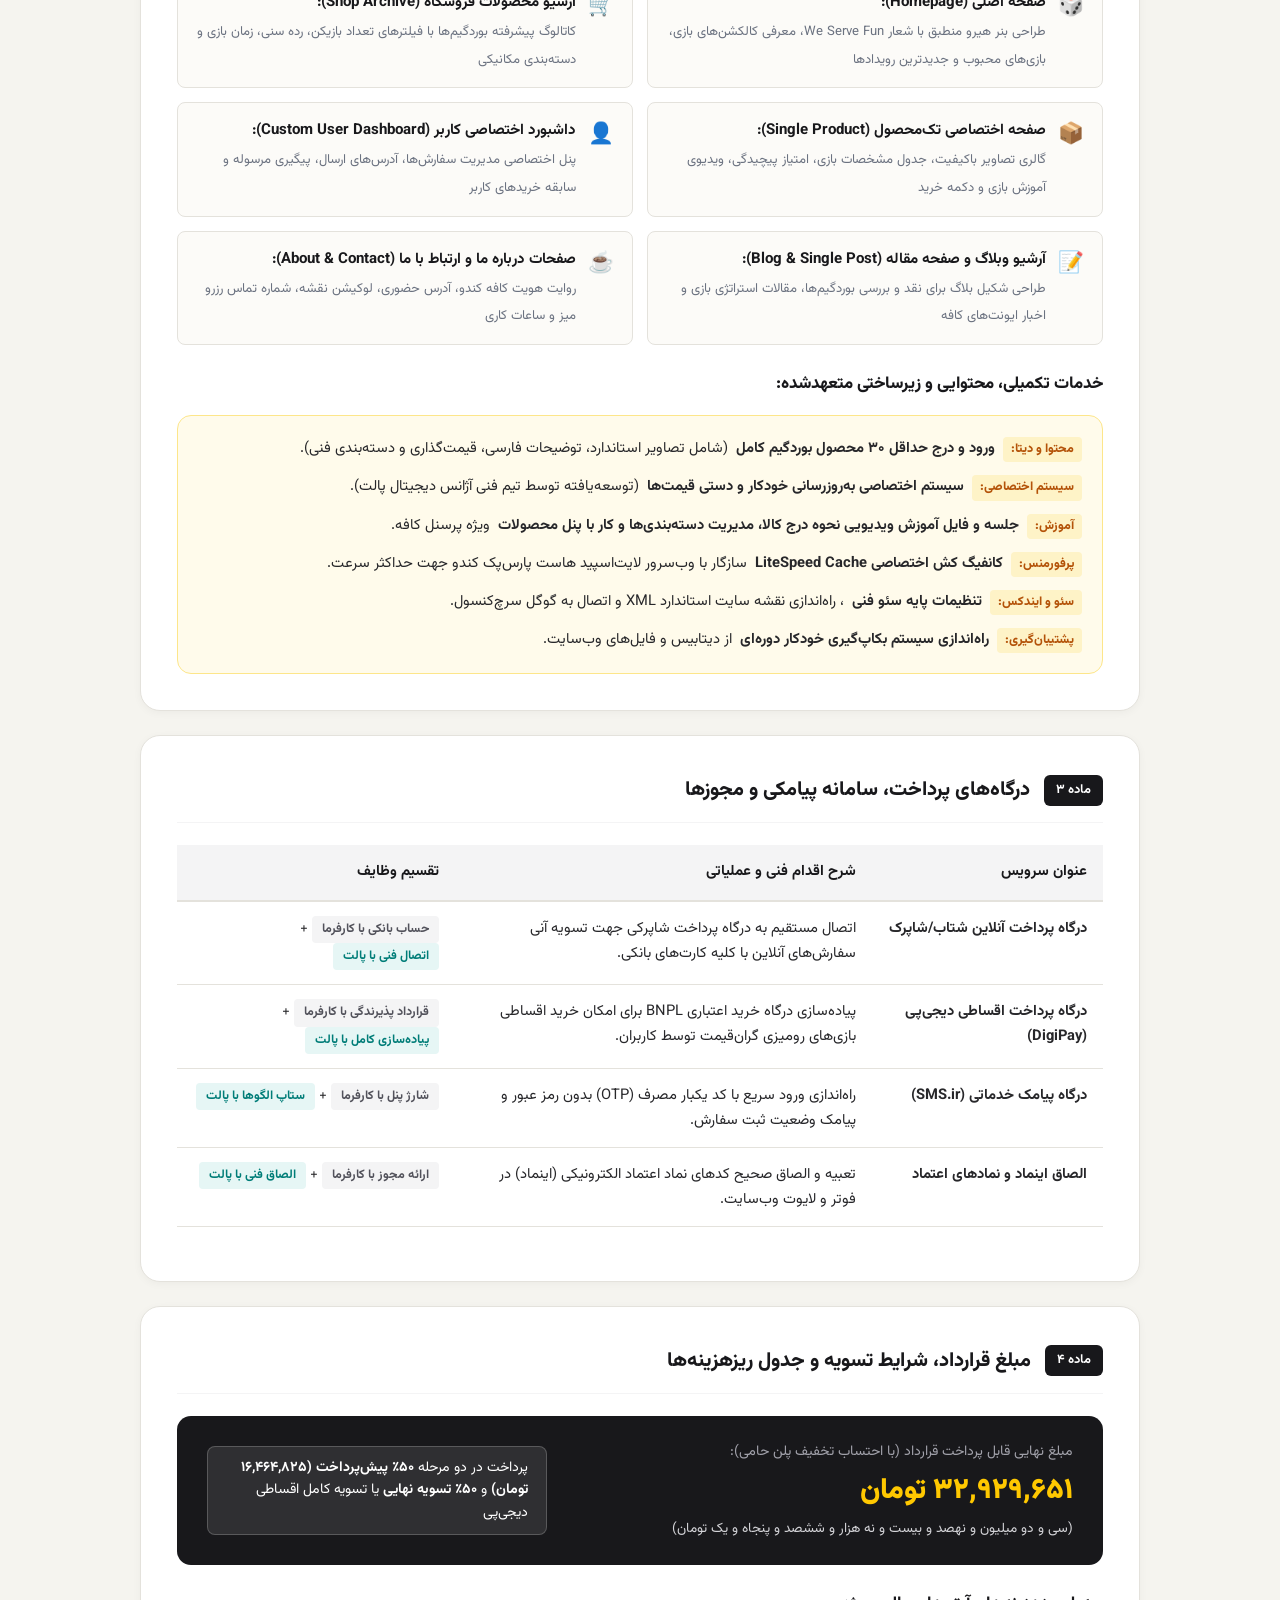
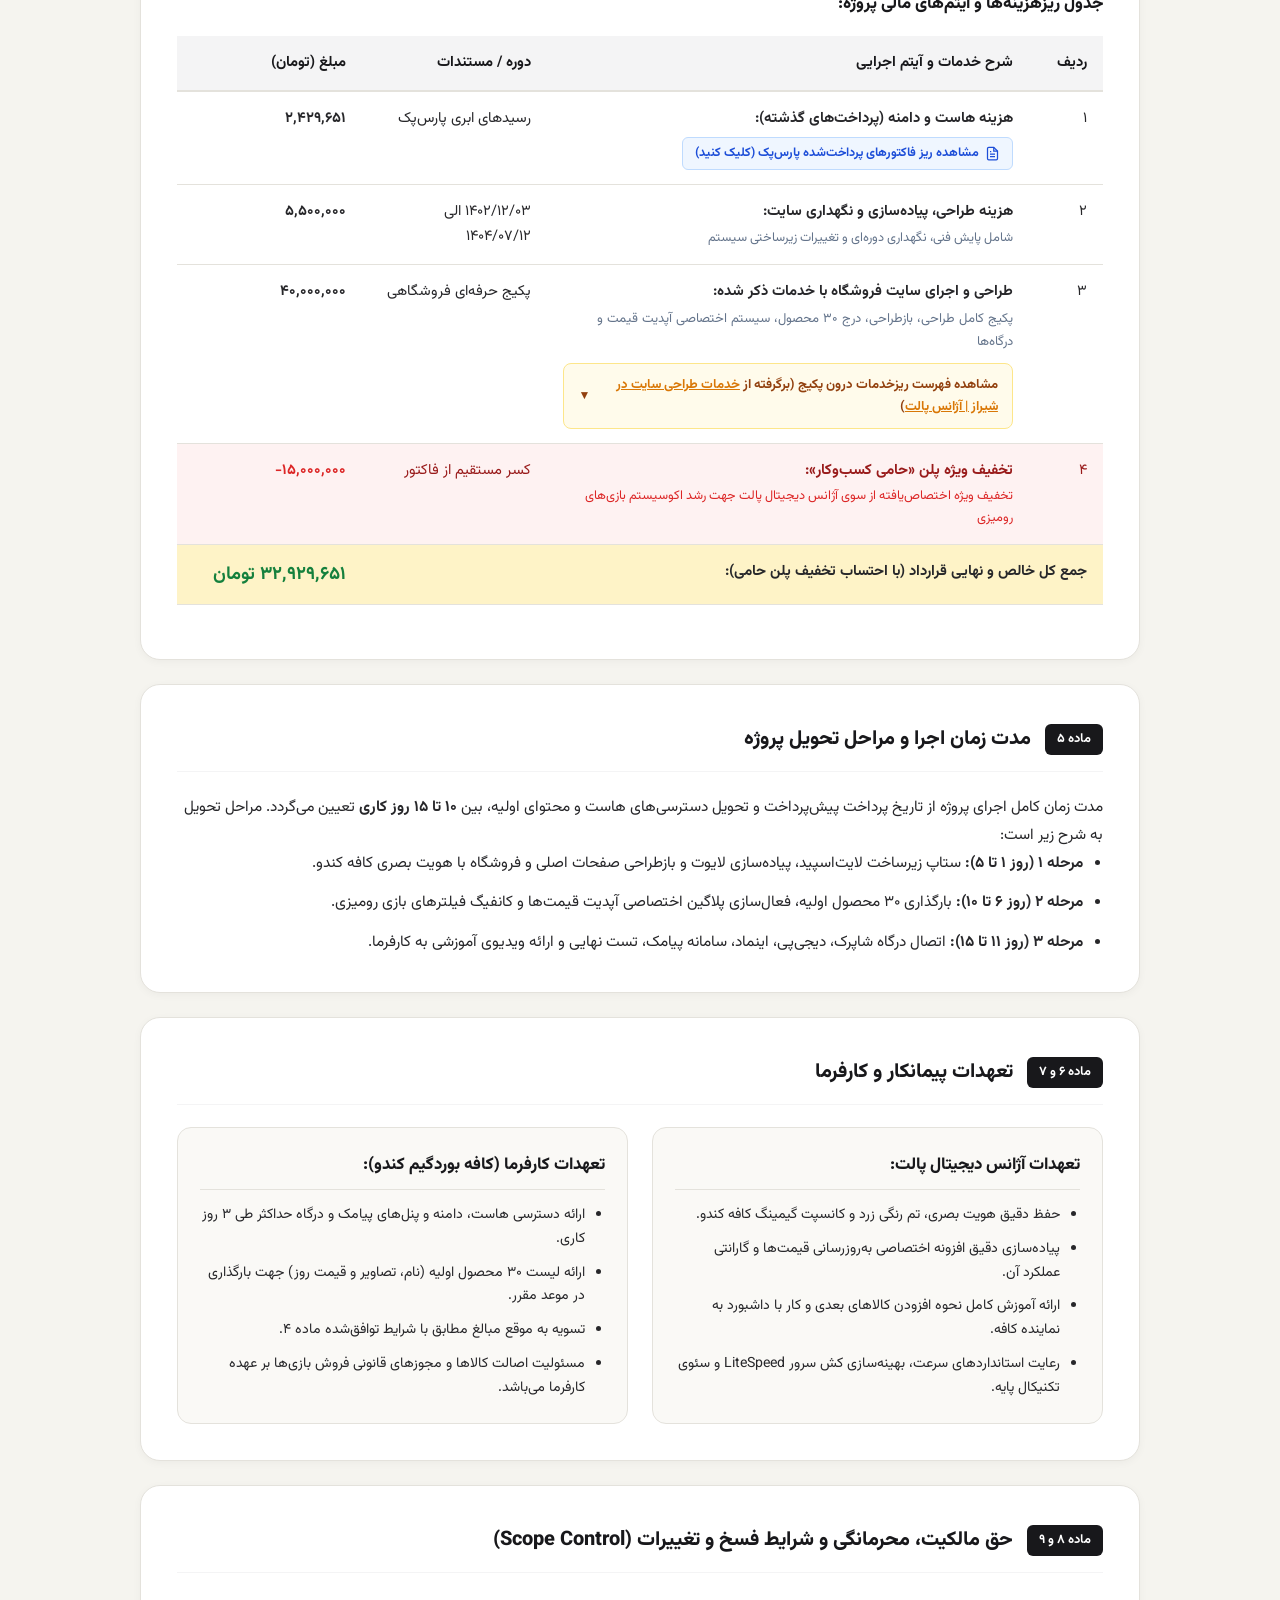
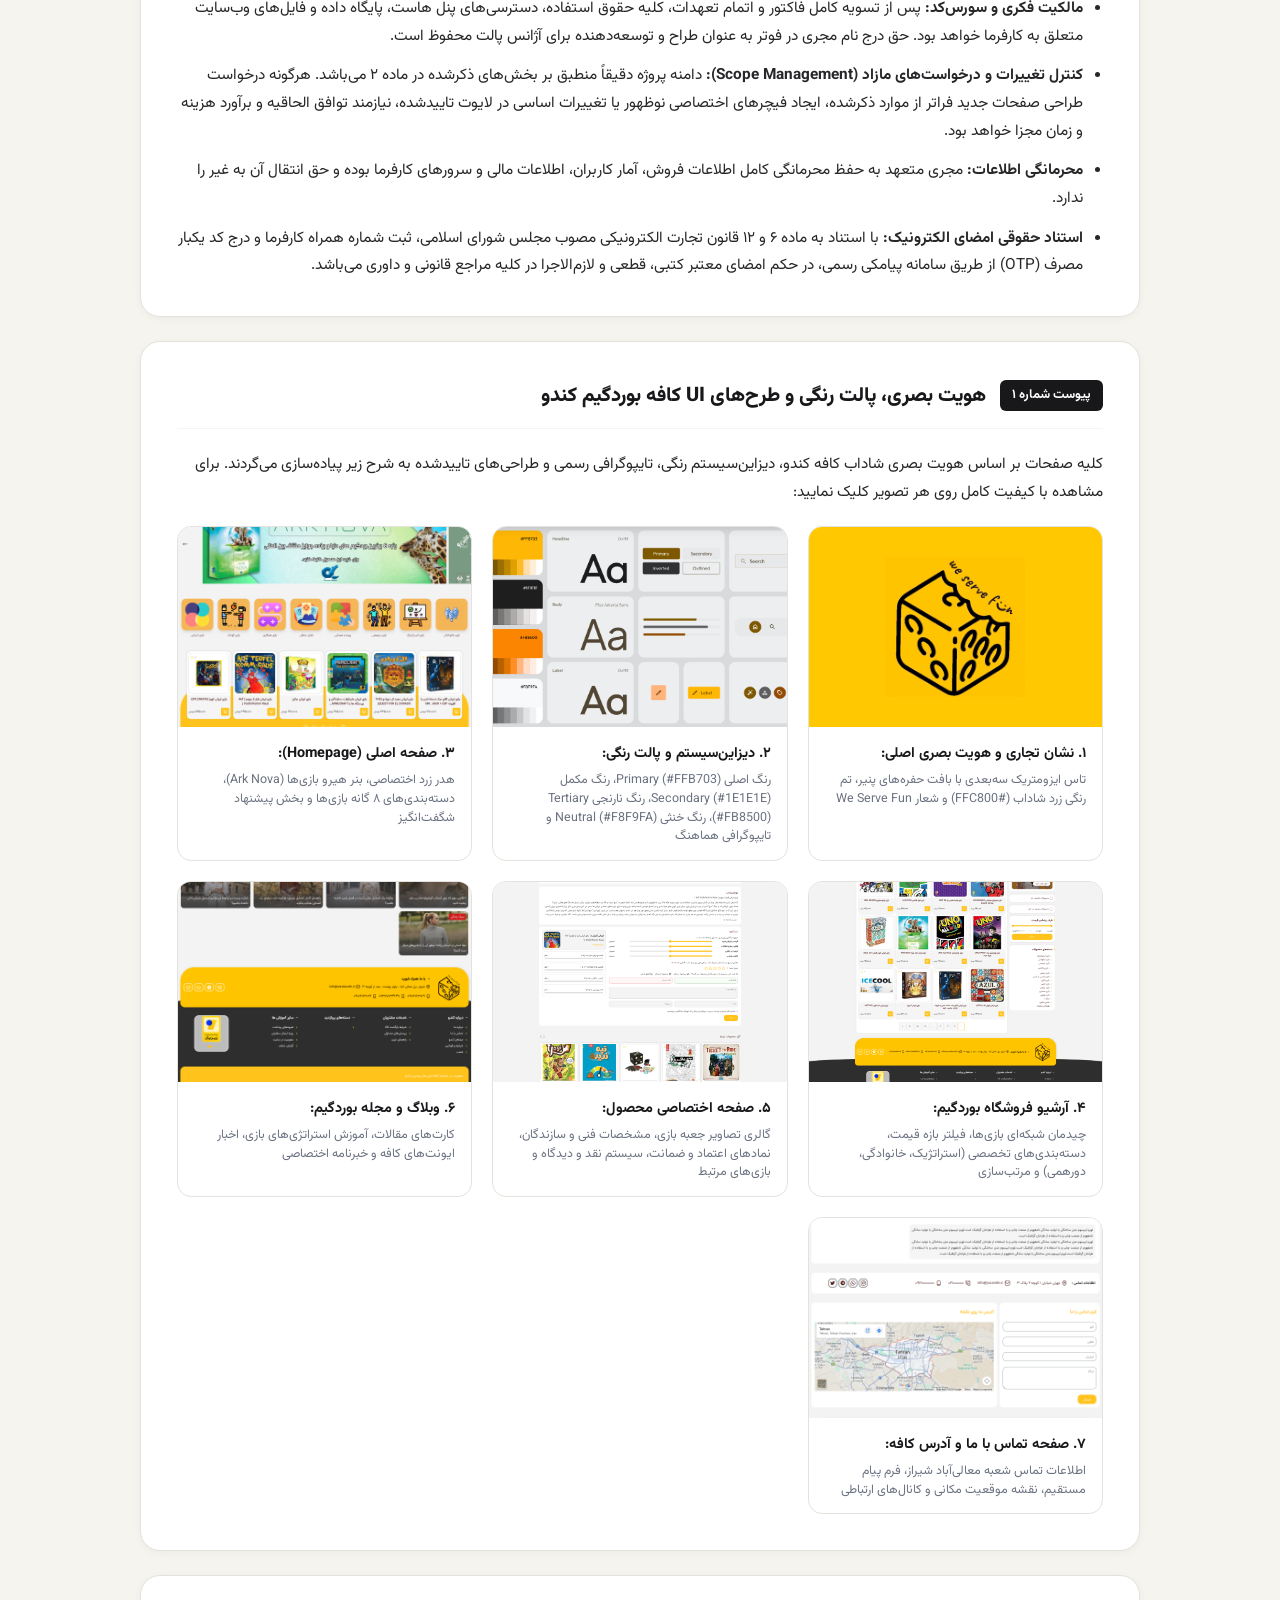
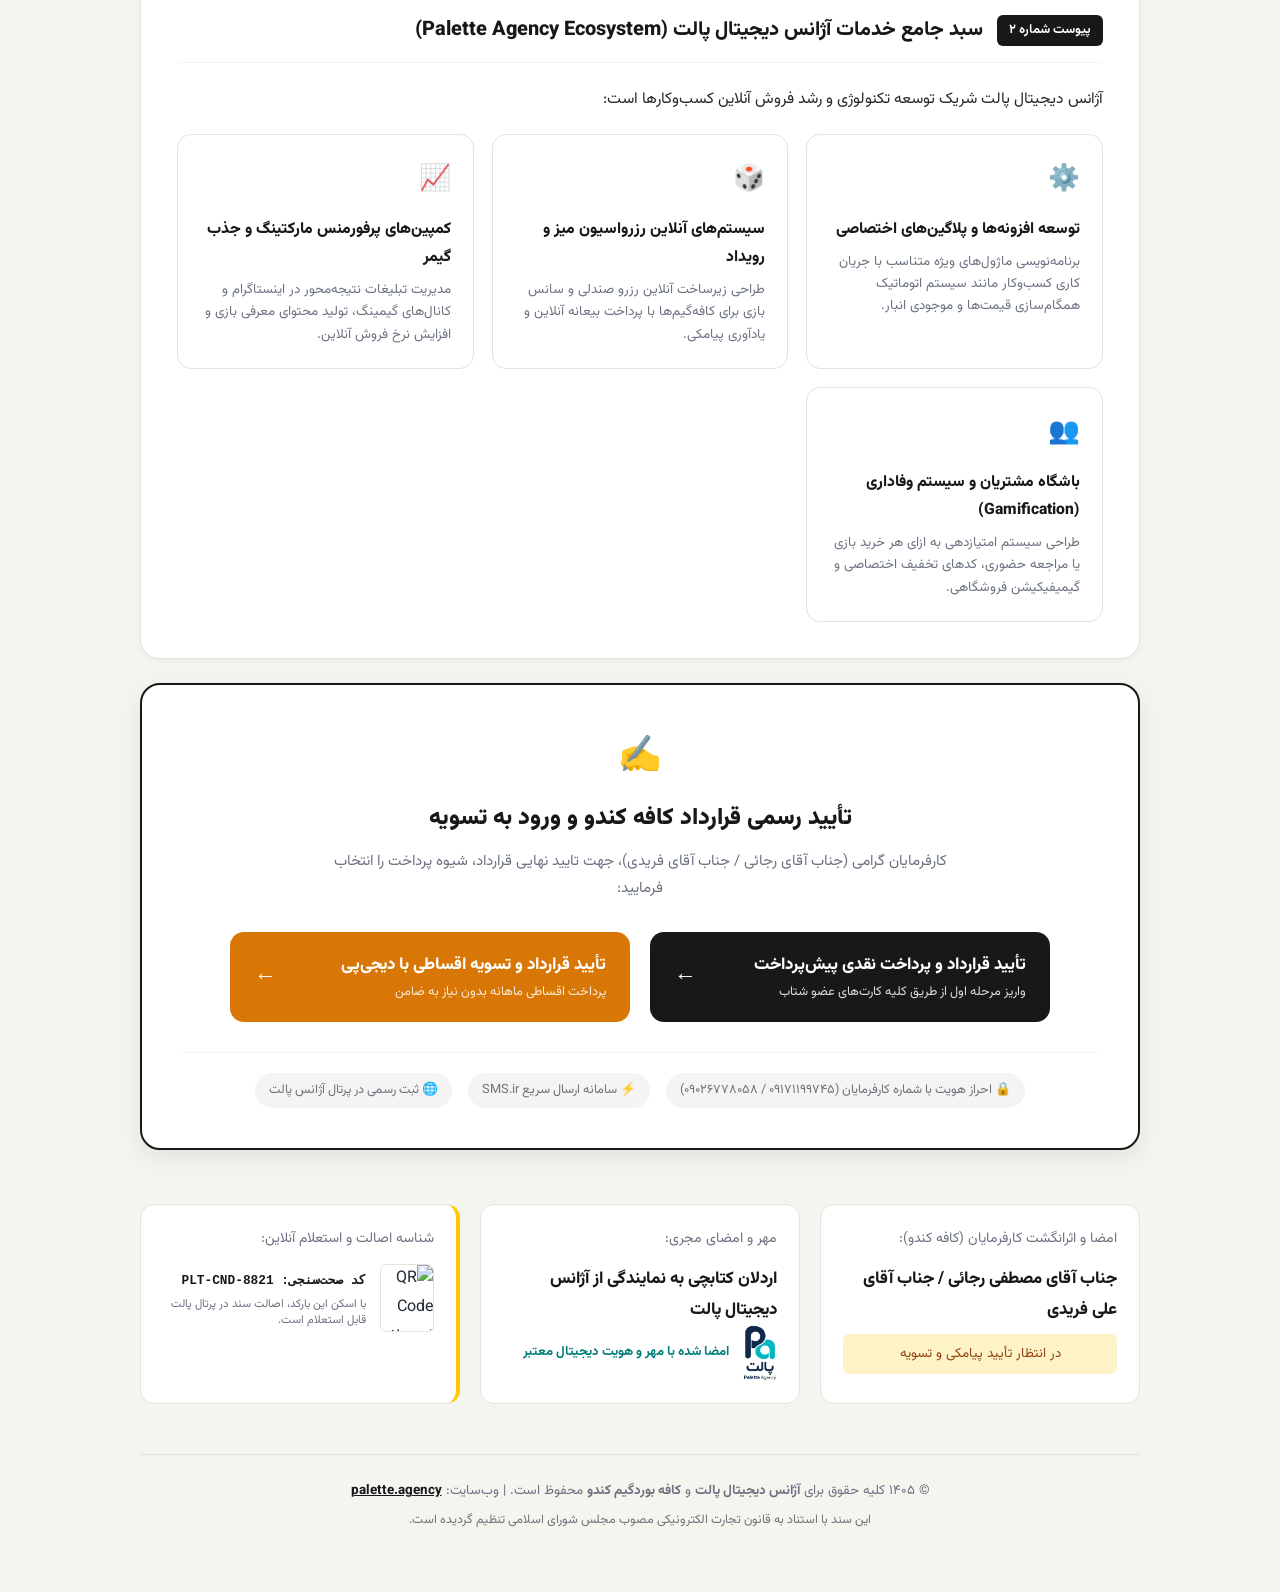
==== commit 79c7c918: "feat: default collapse services dropdown, add legal clauses (IP, scope control, electronic signature" ====
--- a/index.html
+++ b/index.html
@@ -381,7 +381,7 @@
                     </div>
 
                     <!-- Collapsible Dropdown for Sub-services -->
-                    <details class="services-dropdown" open>
+                    <details class="services-dropdown">
                       <summary class="services-dropdown-summary">
                         <span>مشاهده فهرست ریزخدمات درون پکیج (برگرفته از <a href="https://palette.agency/website-design/" target="_blank" onclick="event.stopPropagation();" style="color: #D97706; text-decoration: underline;">خدمات طراحی سایت در شیراز | آژانس پالت</a>)</span>
                         <span class="dropdown-chevron">▼</span>
@@ -474,6 +474,22 @@
         </div>
       </section>
 
+      <!-- Article 8 & 9 (Legal, Scope & IP) -->
+      <section class="contract-article" id="art-8-9">
+        <div class="article-header">
+          <span class="article-num">ماده ۸ و ۹</span>
+          <h2 class="article-title">حق مالکیت، محرمانگی و شرایط فسخ و تغییرات (Scope Control)</h2>
+        </div>
+        <div class="article-body">
+          <ul class="article-list-styled">
+            <li><strong>مالکیت فکری و سورس‌کد:</strong> پس از تسویه کامل فاکتور و اتمام تعهدات، کلیه حقوق استفاده، دسترسی‌های پنل هاست، پایگاه داده و فایل‌های وب‌سایت متعلق به کارفرما خواهد بود. حق درج نام مجری در فوتر به عنوان طراح و توسعه‌دهنده برای آژانس پالت محفوظ است.</li>
+            <li><strong>کنترل تغییرات و درخواست‌های مازاد (Scope Management):</strong> دامنه پروژه دقیقاً منطبق بر بخش‌های ذکرشده در ماده ۲ می‌باشد. هرگونه درخواست طراحی صفحات جدید فراتر از موارد ذکرشده، ایجاد فیچرهای اختصاصی نوظهور یا تغییرات اساسی در لایوت تاییدشده، نیازمند توافق الحاقیه و برآورد هزینه و زمان مجزا خواهد بود.</li>
+            <li><strong>محرمانگی اطلاعات:</strong> مجری متعهد به حفظ محرمانگی کامل اطلاعات فروش، آمار کاربران، اطلاعات مالی و سرورهای کارفرما بوده و حق انتقال آن به غیر را ندارد.</li>
+            <li><strong>استناد حقوقی امضای الکترونیک:</strong> با استناد به ماده ۶ و ۱۲ قانون تجارت الکترونیکی مصوب مجلس شورای اسلامی، ثبت شماره همراه کارفرما و درج کد یکبار مصرف (OTP) از طریق سامانه پیامکی رسمی، در حکم امضای معتبر کتبی، قطعی و لازم‌الاجرا در کلیه مراجع قانونی و داوری می‌باشد.</li>
+          </ul>
+        </div>
+      </section>
+
       <!-- Appendix 1: Design & Visual Identity -->
       <section class="contract-article appendix-section" id="appendix-1">
         <div class="article-header">
--- a/assets/css/style.css
+++ b/assets/css/style.css
@@ -1805,13 +1805,13 @@
     padding: 6px 12px !important;
   }
 
-  /* Force Details Dropdown open for print */
+  /* Force Details Dropdown content open cleanly for print */
   details.services-dropdown {
     margin-top: 6px !important;
     border: 1px solid #CBD5E1 !important;
   }
 
-  details.services-dropdown[open] .services-dropdown-content {
+  details.services-dropdown .services-dropdown-content {
     display: block !important;
     padding: 8px 10px !important;
   }
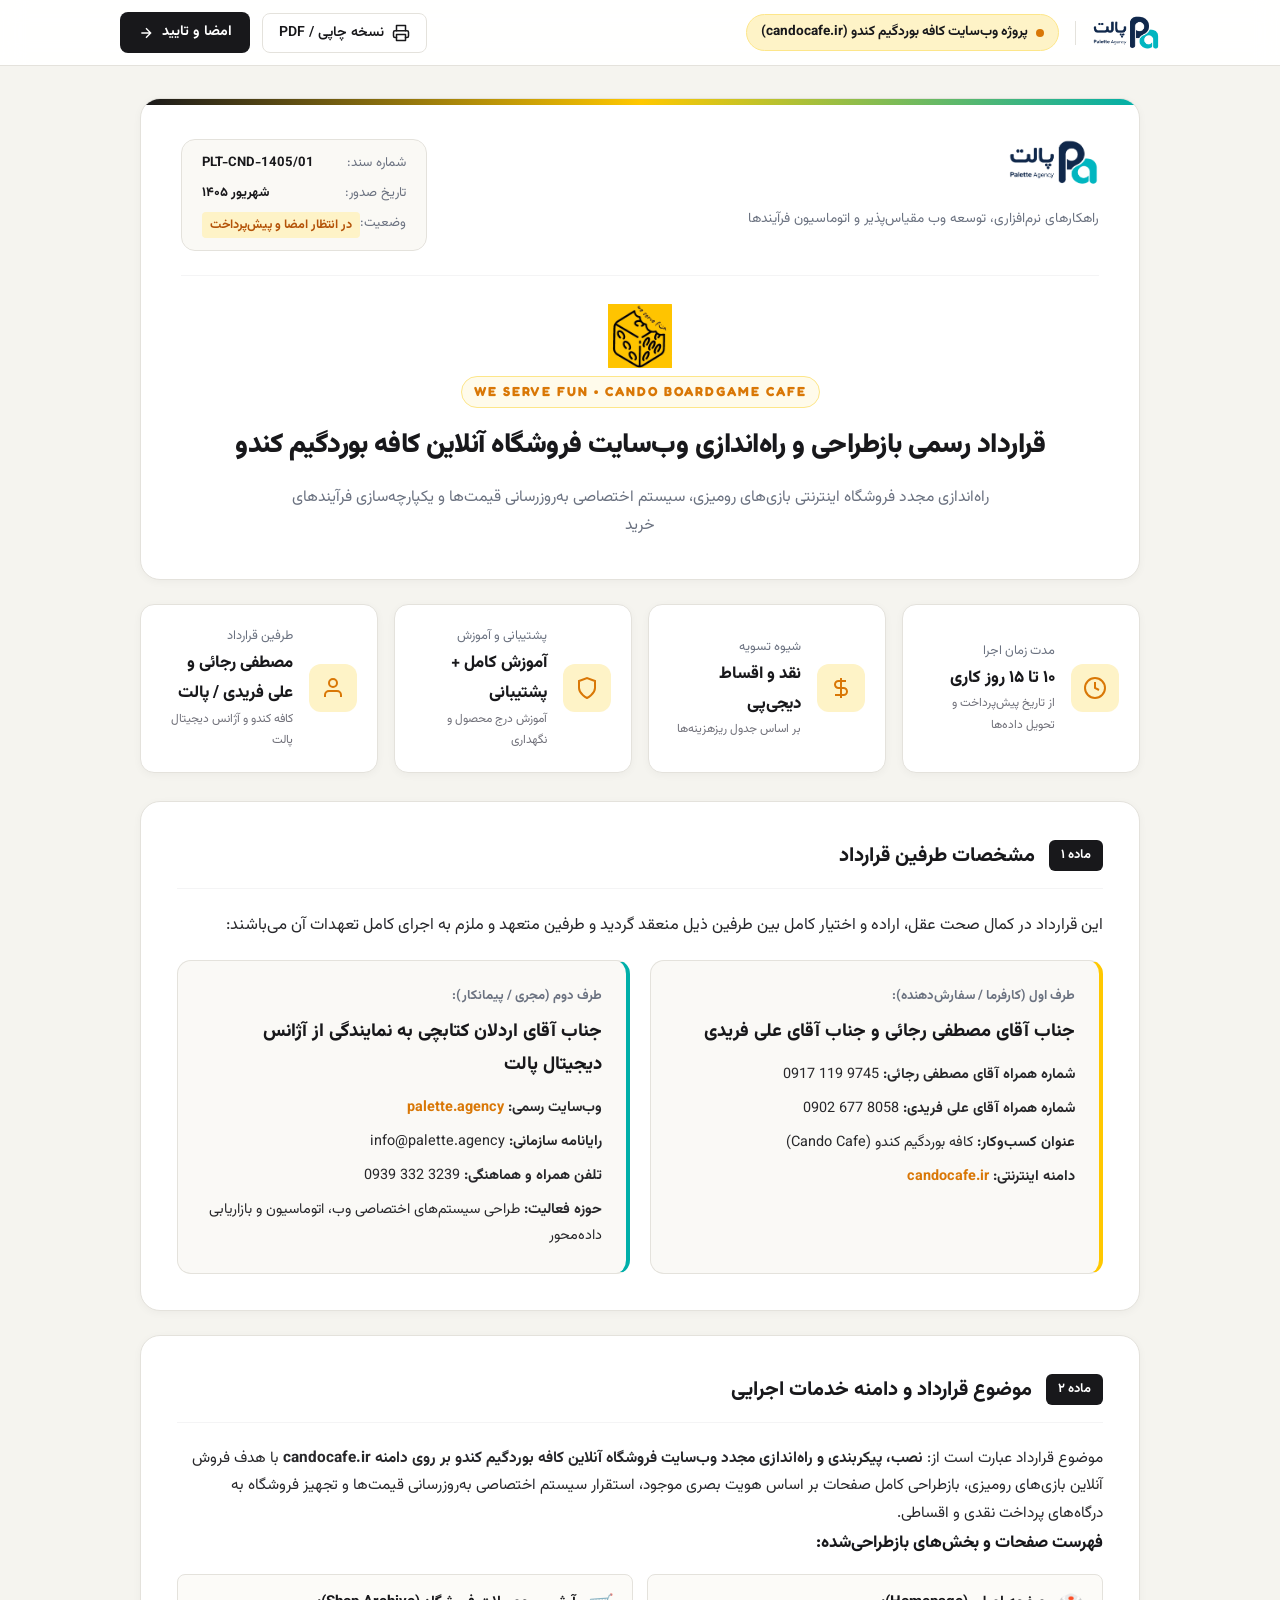
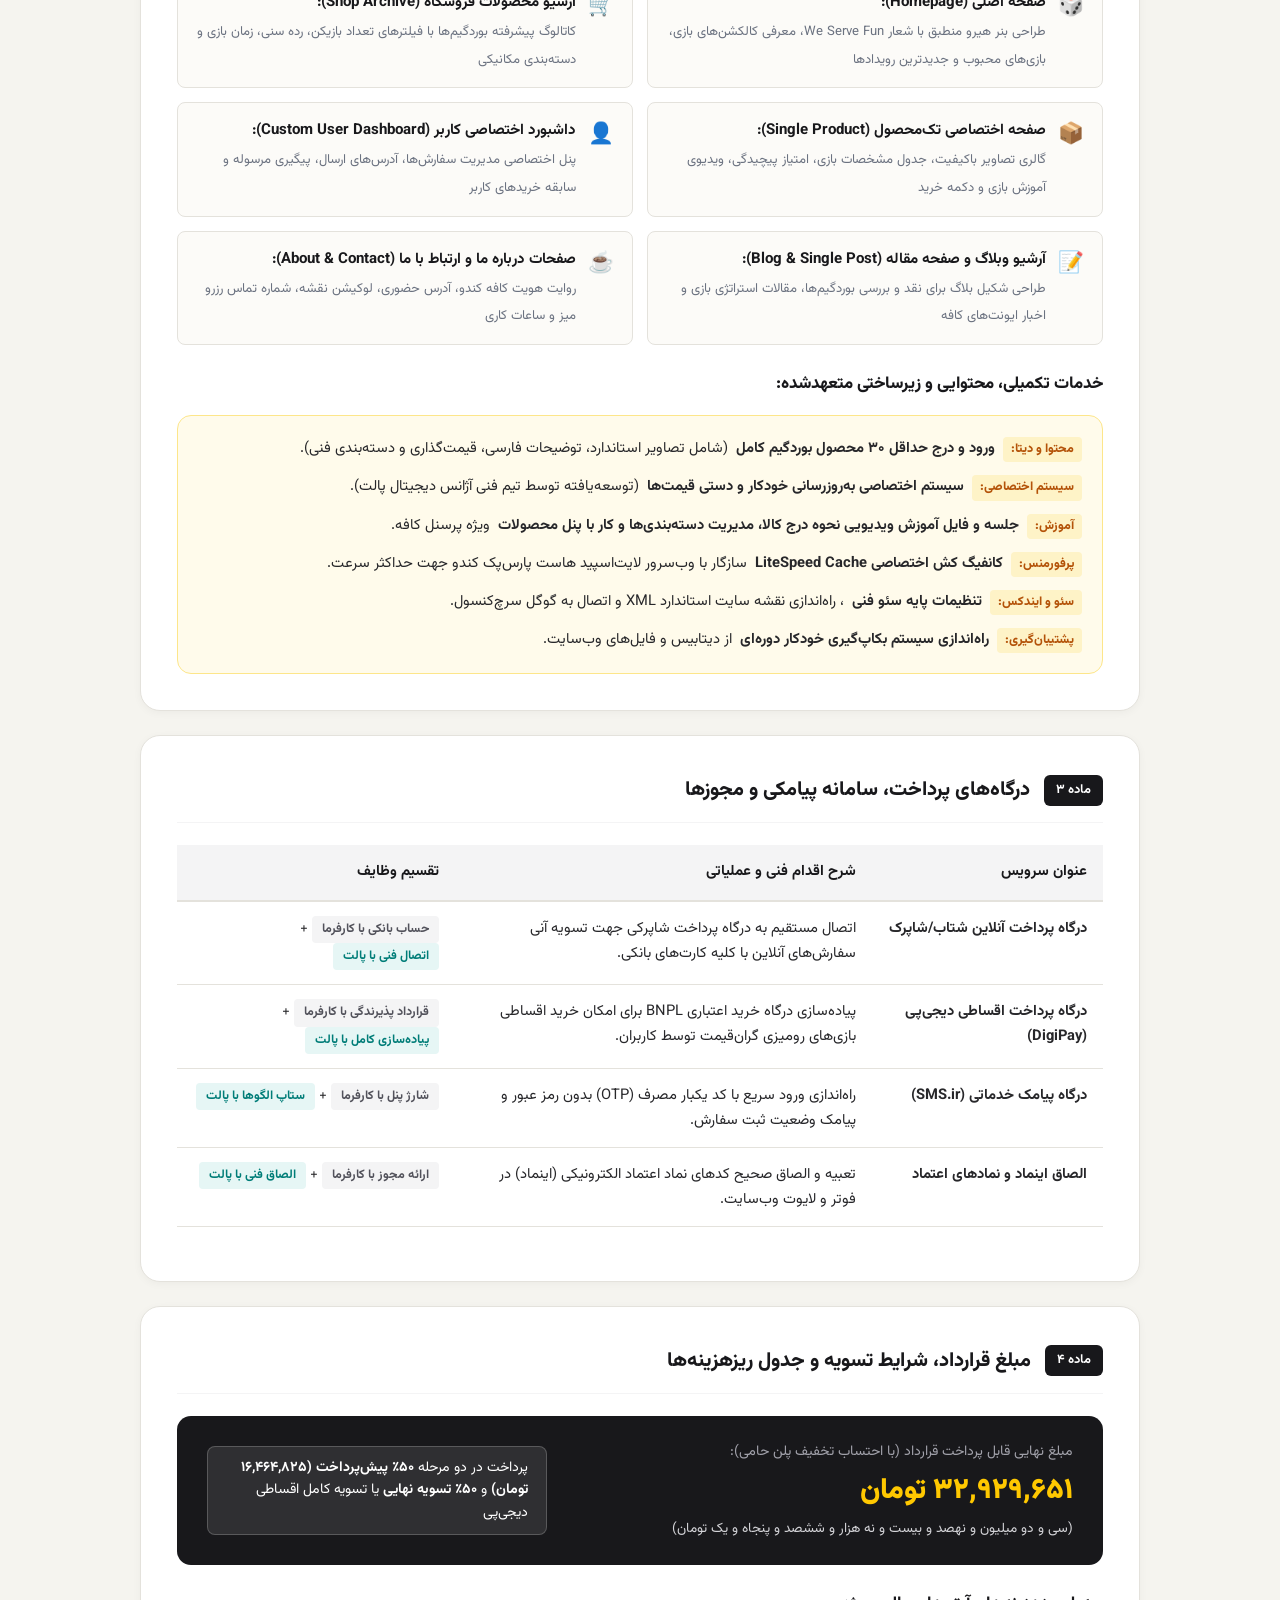
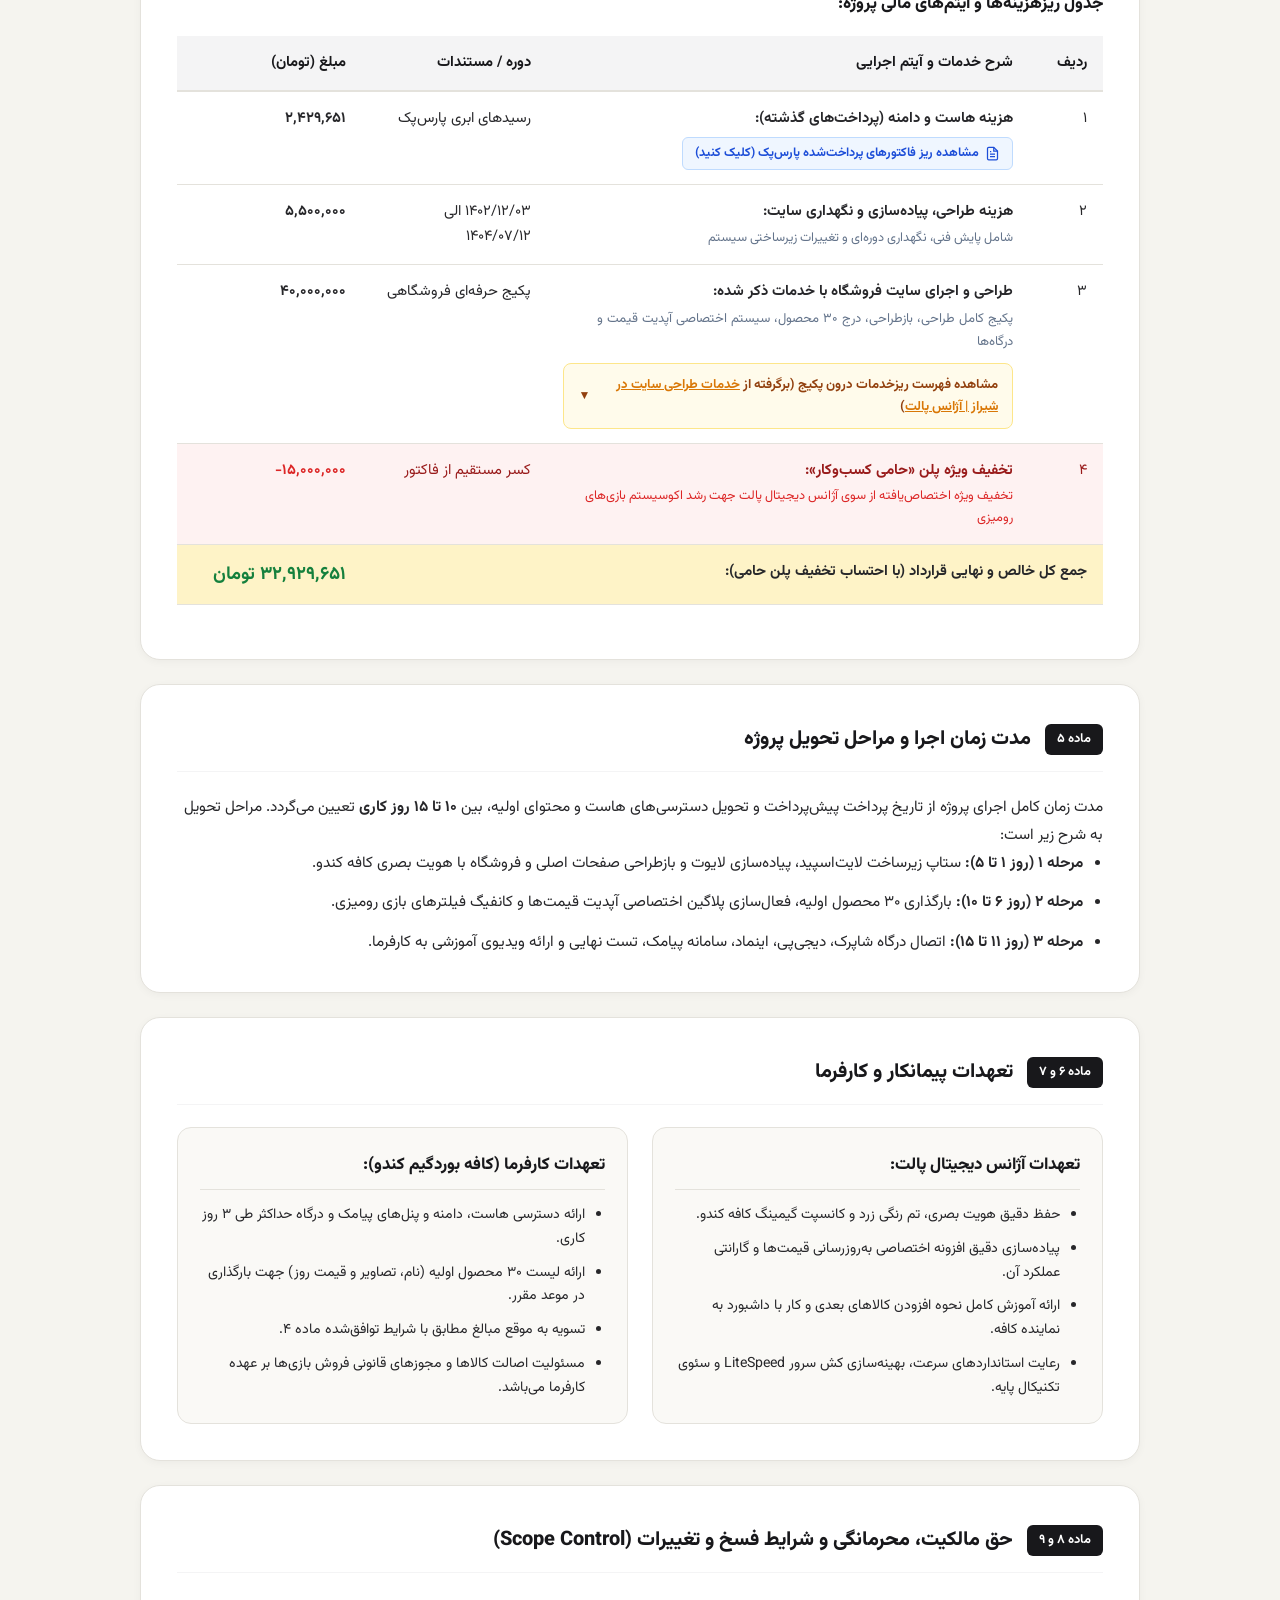
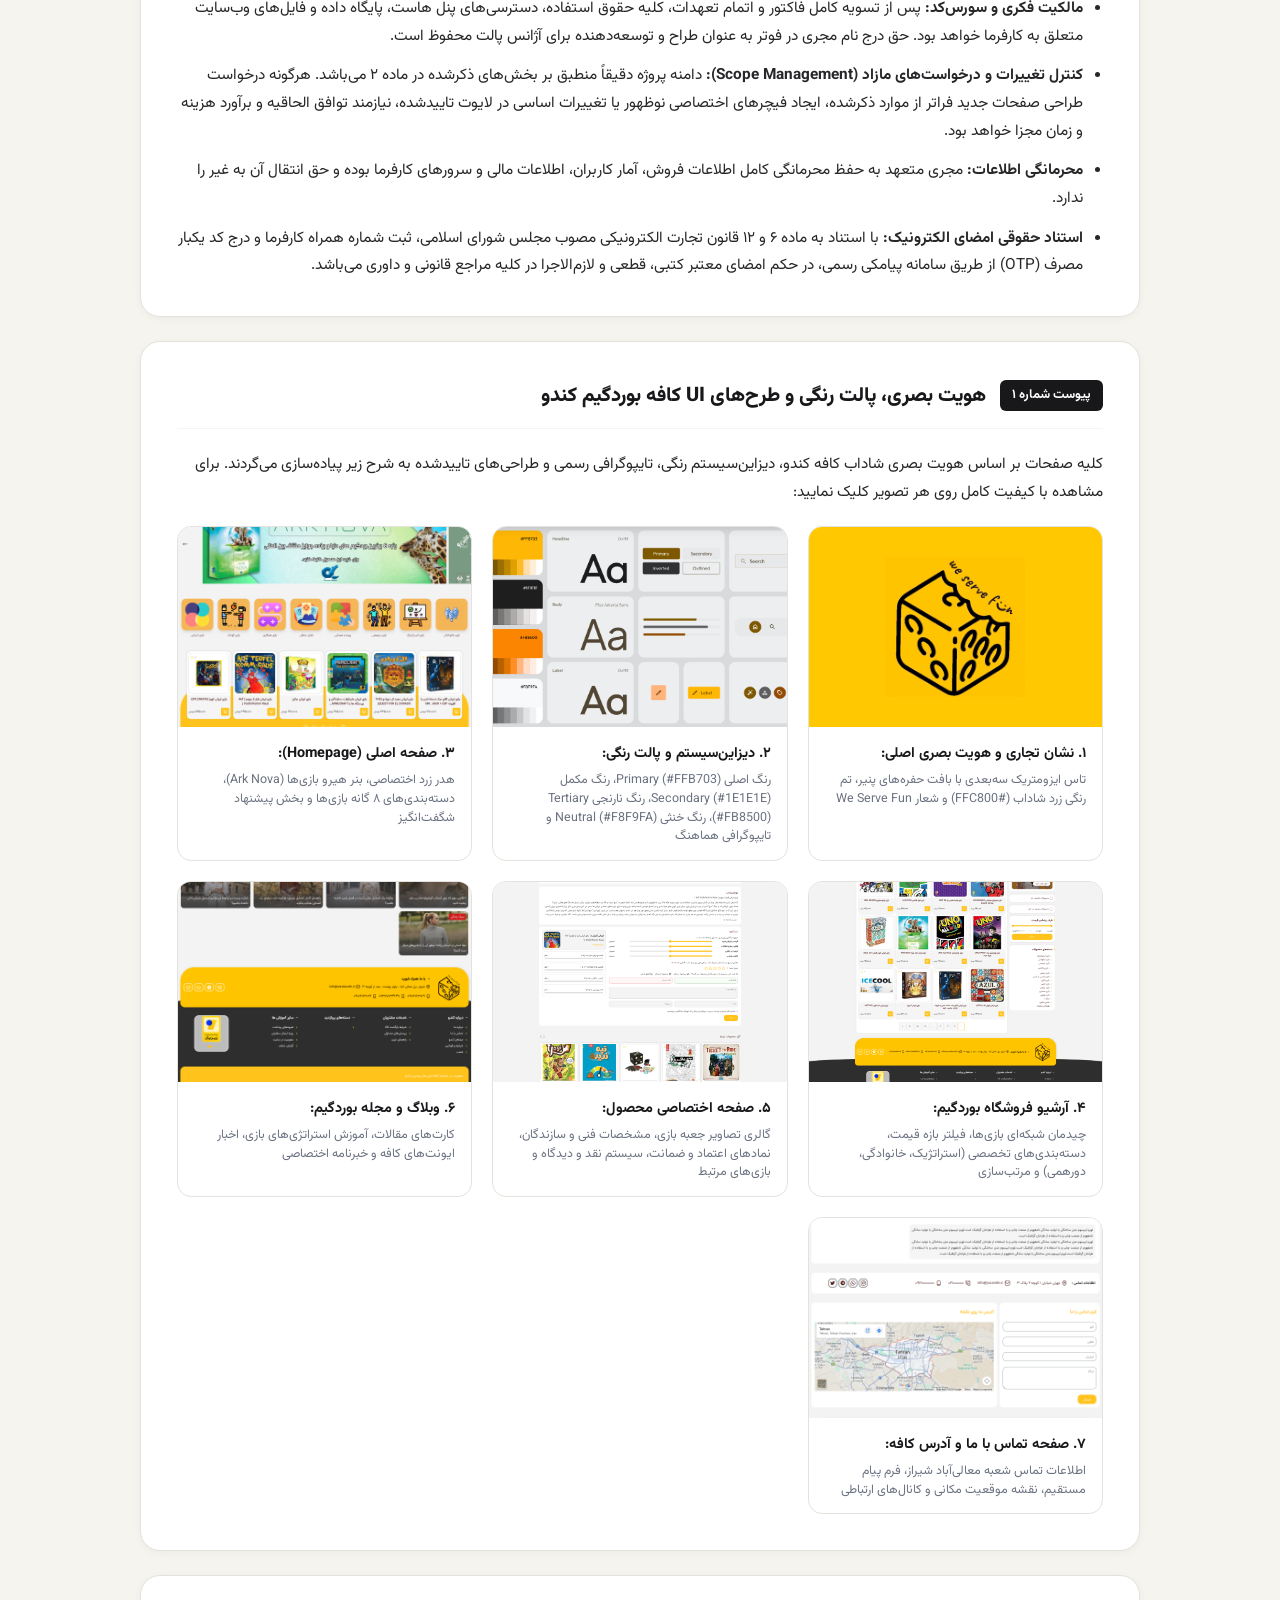
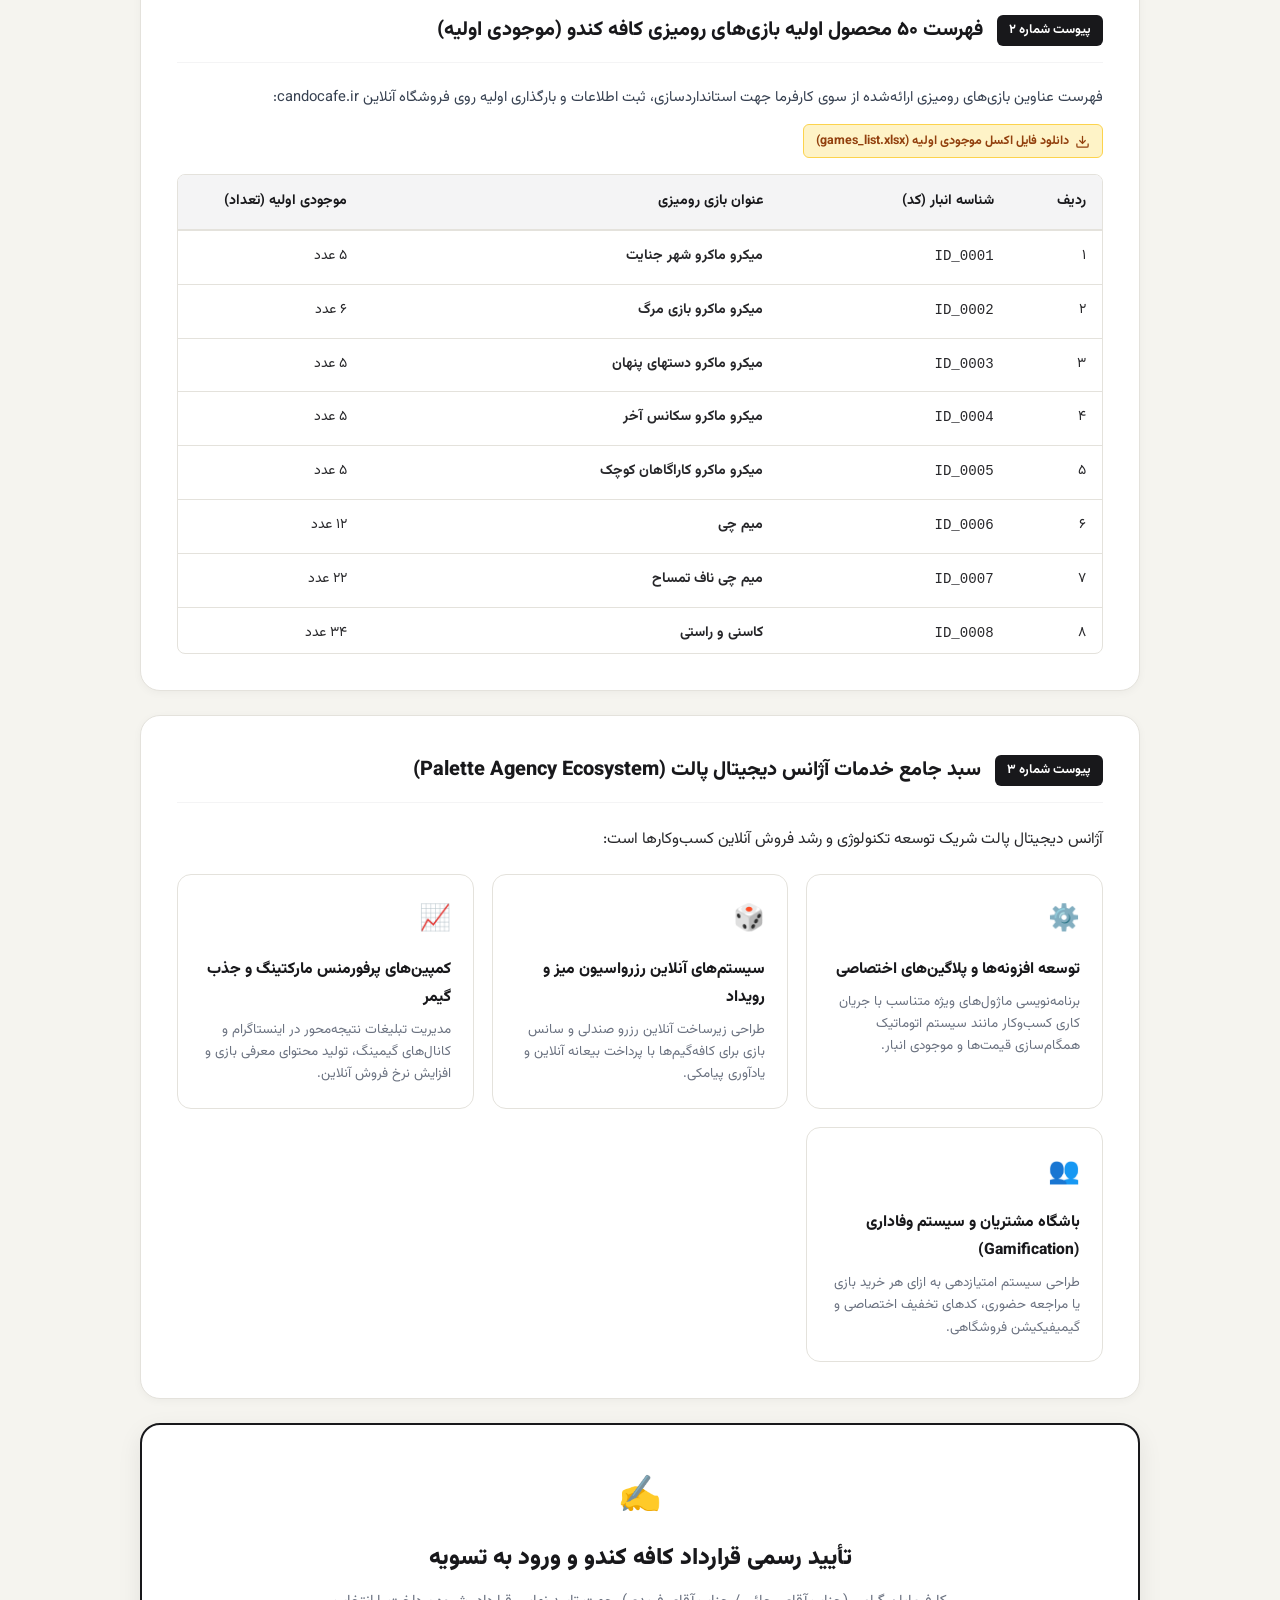
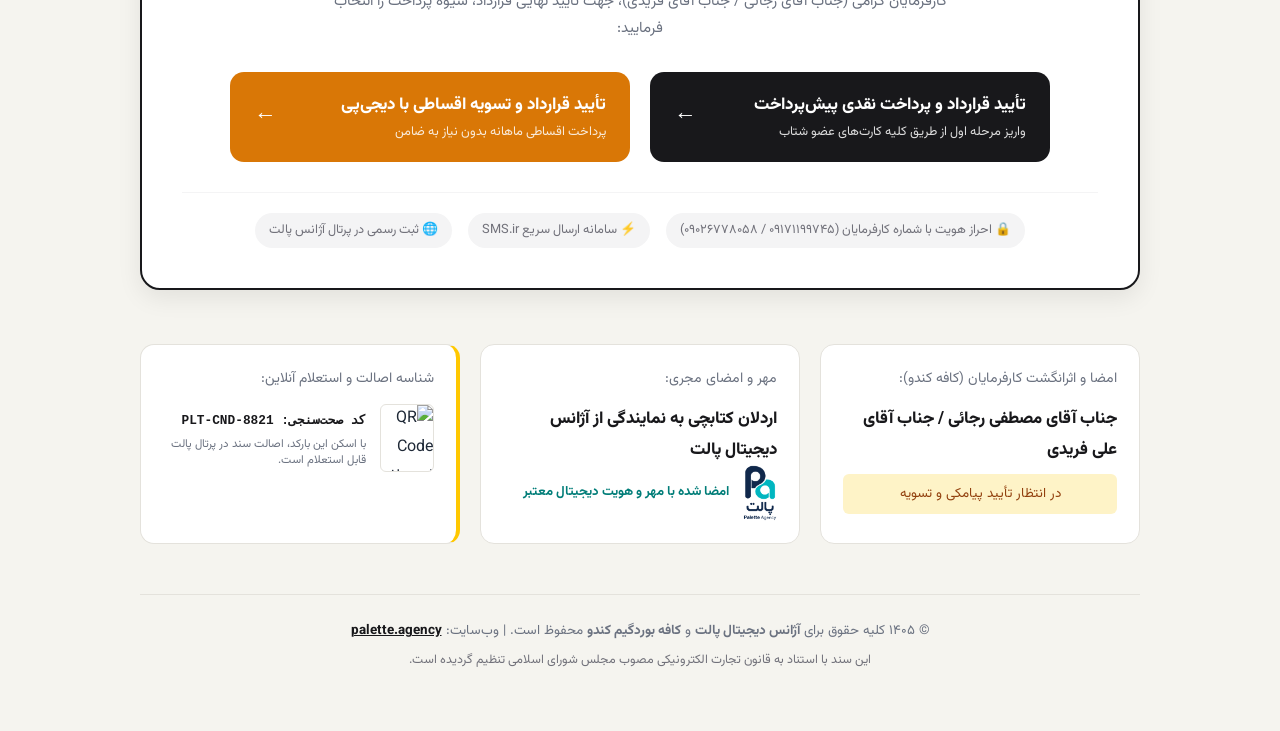
==== commit c1d0f8eb: "feat: add Appendix 2 containing full 50 board games list table and downloadable excel file" ====
--- a/index.html
+++ b/index.html
@@ -580,10 +580,92 @@
         </div>
       </section>
 
-      <!-- Appendix 2: Palette Agency Full Service Spectrum -->
+      <!-- Appendix 2: Initial Inventory Games List -->
+      <section class="contract-article appendix-section" id="appendix-games">
+        <div class="article-header">
+          <span class="article-num">پیوست شماره ۲</span>
+          <h2 class="article-title">فهرست ۵۰ محصول اولیه بازی‌های رومیزی کافه کندو (موجودی اولیه)</h2>
+        </div>
+        <div class="article-body">
+          <div class="games-appendix-intro" style="display: flex; justify-content: space-between; align-items: center; flex-wrap: wrap; gap: 12px; margin-bottom: 16px;">
+            <p style="margin: 0; font-size: 0.92rem; color: #374151;">فهرست عناوین بازی‌های رومیزی ارائه‌شده از سوی کارفرما جهت استانداردسازی، ثبت اطلاعات و بارگذاری اولیه روی فروشگاه آنلاین candocafe.ir:</p>
+            <a href="assets/games_list.xlsx" download class="invoice-link-btn no-print" style="background: #FEF3C7; color: #92400E; border-color: #FCD34D;">
+              <svg width="15" height="15" viewBox="0 0 24 24" fill="none" stroke="currentColor" stroke-width="2"><path d="M21 15v4a2 2 0 0 1-2 2H5a2 2 0 0 1-2-2v-4"></path><polyline points="7 10 12 15 17 10"></polyline><line x1="12" y1="15" x2="12" y2="3"></line></svg>
+              دانلود فایل اکسل موجودی اولیه (games_list.xlsx)
+            </a>
+          </div>
+
+          <div class="games-table-wrapper" style="max-height: 480px; overflow-y: auto; border: 1px solid var(--border-subtle); border-radius: var(--radius-sm);">
+            <table class="contract-table" style="margin: 0; font-size: 0.88rem;">
+              <thead style="position: sticky; top: 0; z-index: 2;">
+                <tr>
+                  <th style="width: 10%;">ردیف</th>
+                  <th style="width: 25%;">شناسه انبار (کد)</th>
+                  <th style="width: 45%;">عنوان بازی رومیزی</th>
+                  <th style="width: 20%;">موجودی اولیه (تعداد)</th>
+                </tr>
+              </thead>
+              <tbody>
+                <tr><td>۱</td><td><code>ID_0001</code></td><td><strong>میکرو ماکرو شهر جنایت</strong></td><td>۵ عدد</td></tr>
+                <tr><td>۲</td><td><code>ID_0002</code></td><td><strong>میکرو ماکرو بازی مرگ</strong></td><td>۶ عدد</td></tr>
+                <tr><td>۳</td><td><code>ID_0003</code></td><td><strong>میکرو ماکرو دستهای پنهان</strong></td><td>۵ عدد</td></tr>
+                <tr><td>۴</td><td><code>ID_0004</code></td><td><strong>میکرو ماکرو سکانس آخر</strong></td><td>۵ عدد</td></tr>
+                <tr><td>۵</td><td><code>ID_0005</code></td><td><strong>میکرو ماکرو کاراگاهان کوچک</strong></td><td>۵ عدد</td></tr>
+                <tr><td>۶</td><td><code>ID_0006</code></td><td><strong>میم چی</strong></td><td>۱۲ عدد</td></tr>
+                <tr><td>۷</td><td><code>ID_0007</code></td><td><strong>میم چی ناف تمساح</strong></td><td>۲۲ عدد</td></tr>
+                <tr><td>۸</td><td><code>ID_0008</code></td><td><strong>کاسنی و راستی</strong></td><td>۳۴ عدد</td></tr>
+                <tr><td>۹</td><td><code>ID_0009</code></td><td><strong>اسکاتلند یارد</strong></td><td>۱۲ عدد</td></tr>
+                <tr><td>۱۰</td><td><code>ID_0010</code></td><td><strong>مونوپولی فیفا</strong></td><td>۱۴ عدد</td></tr>
+                <tr><td>۱۱</td><td><code>ID_0011</code></td><td><strong>سوسک دغل باز</strong></td><td>۲۰ عدد</td></tr>
+                <tr><td>۱۲</td><td><code>ID_0012</code></td><td><strong>الدورادو</strong></td><td>۴ عدد</td></tr>
+                <tr><td>۱۳</td><td><code>ID_0013</code></td><td><strong>فلان چیز</strong></td><td>۱۲ عدد</td></tr>
+                <tr><td>۱۴</td><td><code>ID_0014</code></td><td><strong>یوگی</strong></td><td>۱۲ عدد</td></tr>
+                <tr><td>۱۵</td><td><code>ID_0015</code></td><td><strong>قلعه های برگاندی</strong></td><td>۶ عدد</td></tr>
+                <tr><td>۱۶</td><td><code>ID_0016</code></td><td><strong>بتل تویز</strong></td><td>۴ عدد</td></tr>
+                <tr><td>۱۷</td><td><code>ID_0017</code></td><td><strong>هشت نفرت انگیز</strong></td><td>۳ عدد</td></tr>
+                <tr><td>۱۸</td><td><code>ID_0018</code></td><td><strong>فرار از جهنم</strong></td><td>۳ عدد</td></tr>
+                <tr><td>۱۹</td><td><code>ID_0019</code></td><td><strong>نارو</strong></td><td>۲ عدد</td></tr>
+                <tr><td>۲۰</td><td><code>ID_0020</code></td><td><strong>کهربا</strong></td><td>۳ عدد</td></tr>
+                <tr><td>۲۱</td><td><code>ID_0021</code></td><td><strong>ماین کرفت</strong></td><td>۴ عدد</td></tr>
+                <tr><td>۲۲</td><td><code>ID_0022</code></td><td><strong>کودتا پلاس</strong></td><td>۸ عدد</td></tr>
+                <tr><td>۲۳</td><td><code>ID_0023</code></td><td><strong>اونو قرمز</strong></td><td>۱۰ عدد</td></tr>
+                <tr><td>۲۴</td><td><code>ID_0024</code></td><td><strong>اونو دیر</strong></td><td>۷ عدد</td></tr>
+                <tr><td>۲۵</td><td><code>ID_0025</code></td><td><strong>اونو تیمز</strong></td><td>۸ عدد</td></tr>
+                <tr><td>۲۶</td><td><code>ID_0026</code></td><td><strong>اونو ماینکرفت</strong></td><td>۶ عدد</td></tr>
+                <tr><td>۲۷</td><td><code>ID_0027</code></td><td><strong>اونو لایرز</strong></td><td>۸ عدد</td></tr>
+                <tr><td>۲۸</td><td><code>ID_0028</code></td><td><strong>اونو بی رحم</strong></td><td>۸ عدد</td></tr>
+                <tr><td>۲۹</td><td><code>ID_0029</code></td><td><strong>پرونده سرقت از موزه</strong></td><td>۸ عدد</td></tr>
+                <tr><td>۳۰</td><td><code>ID_0030</code></td><td><strong>پرونده هم خون</strong></td><td>۵ عدد</td></tr>
+                <tr><td>۳۱</td><td><code>ID_0031</code></td><td><strong>پرونده ریشه های تاریکی</strong></td><td>۶ عدد</td></tr>
+                <tr><td>۳۲</td><td><code>ID_0032</code></td><td><strong>پرونده ۲۲ سال بعد</strong></td><td>۸ عدد</td></tr>
+                <tr><td>۳۳</td><td><code>ID_0033</code></td><td><strong>پرونده آزمایشگاه 47</strong></td><td>۶ عدد</td></tr>
+                <tr><td>۳۴</td><td><code>ID_0034</code></td><td><strong>پرونده سکوت بره ها</strong></td><td>۶ عدد</td></tr>
+                <tr><td>۳۵</td><td><code>ID_0035</code></td><td><strong>پرونده سایلنت هیل</strong></td><td>۶ عدد</td></tr>
+                <tr><td>۳۶</td><td><code>ID_0036</code></td><td><strong>پرونده تو زودتر بکش</strong></td><td>۸ عدد</td></tr>
+                <tr><td>۳۷</td><td><code>ID_0037</code></td><td><strong>پرونده آسایشگاه روانی</strong></td><td>۸ عدد</td></tr>
+                <tr><td>۳۸</td><td><code>ID_0038</code></td><td><strong>چیز دزد</strong></td><td>۲ عدد</td></tr>
+                <tr><td>۳۹</td><td><code>ID_0039</code></td><td><strong>آش دهن سوسک</strong></td><td>۱۰ عدد</td></tr>
+                <tr><td>۴۰</td><td><code>ID_0040</code></td><td><strong>چی کادو</strong></td><td>۸ عدد</td></tr>
+                <tr><td>۴۱</td><td><code>ID_0041</code></td><td><strong>آقای جک نیویورک</strong></td><td>۳ عدد</td></tr>
+                <tr><td>۴۲</td><td><code>ID_0042</code></td><td><strong>گربه زامبی</strong></td><td>۴ عدد</td></tr>
+                <tr><td>۴۳</td><td><code>ID_0043</code></td><td><strong>دراکولا مقابل ون هلسینگ</strong></td><td>۲ عدد</td></tr>
+                <tr><td>۴۴</td><td><code>ID_0044</code></td><td><strong>ويچر گوئنت</strong></td><td>۲ عدد</td></tr>
+                <tr><td>۴۵</td><td><code>ID_0045</code></td><td><strong>لاس وگاس</strong></td><td>۲ عدد</td></tr>
+                <tr><td>۴۶</td><td><code>ID_0046</code></td><td><strong>شیر سماور</strong></td><td>۳ عدد</td></tr>
+                <tr><td>۴۷</td><td><code>ID_0047</code></td><td><strong>امپراتور سوسکی</strong></td><td>۵ عدد</td></tr>
+                <tr><td>۴۸</td><td><code>ID_0048</code></td><td><strong>گاو های انتحاری</strong></td><td>۲ عدد</td></tr>
+                <tr><td>۴۹</td><td><code>ID_0049</code></td><td><strong>نامه های وایت چپل</strong></td><td>۲ عدد</td></tr>
+                <tr><td>۵۰</td><td><code>ID_0050</code></td><td><strong>تلاطم</strong></td><td>۱ عدد</td></tr>
+              </tbody>
+            </table>
+          </div>
+        </div>
+      </section>
+
+      <!-- Appendix 3: Palette Agency Full Service Spectrum -->
       <section class="contract-article appendix-section palette-catalog-section" id="appendix-2">
         <div class="article-header">
-          <span class="article-num">پیوست شماره ۲</span>
+          <span class="article-num">پیوست شماره ۳</span>
           <h2 class="article-title">سبد جامع خدمات آژانس دیجیتال پالت (Palette Agency Ecosystem)</h2>
         </div>
         <div class="article-body">
--- a/assets/css/style.css
+++ b/assets/css/style.css
@@ -1828,6 +1828,12 @@
     background: #FFF !important;
   }
 
+  .games-table-wrapper {
+    max-height: none !important;
+    overflow: visible !important;
+    border: none !important;
+  }
+
   /* Gallery compact grid for print */
   .design-gallery-grid {
     grid-template-columns: repeat(3, 1fr) !important;
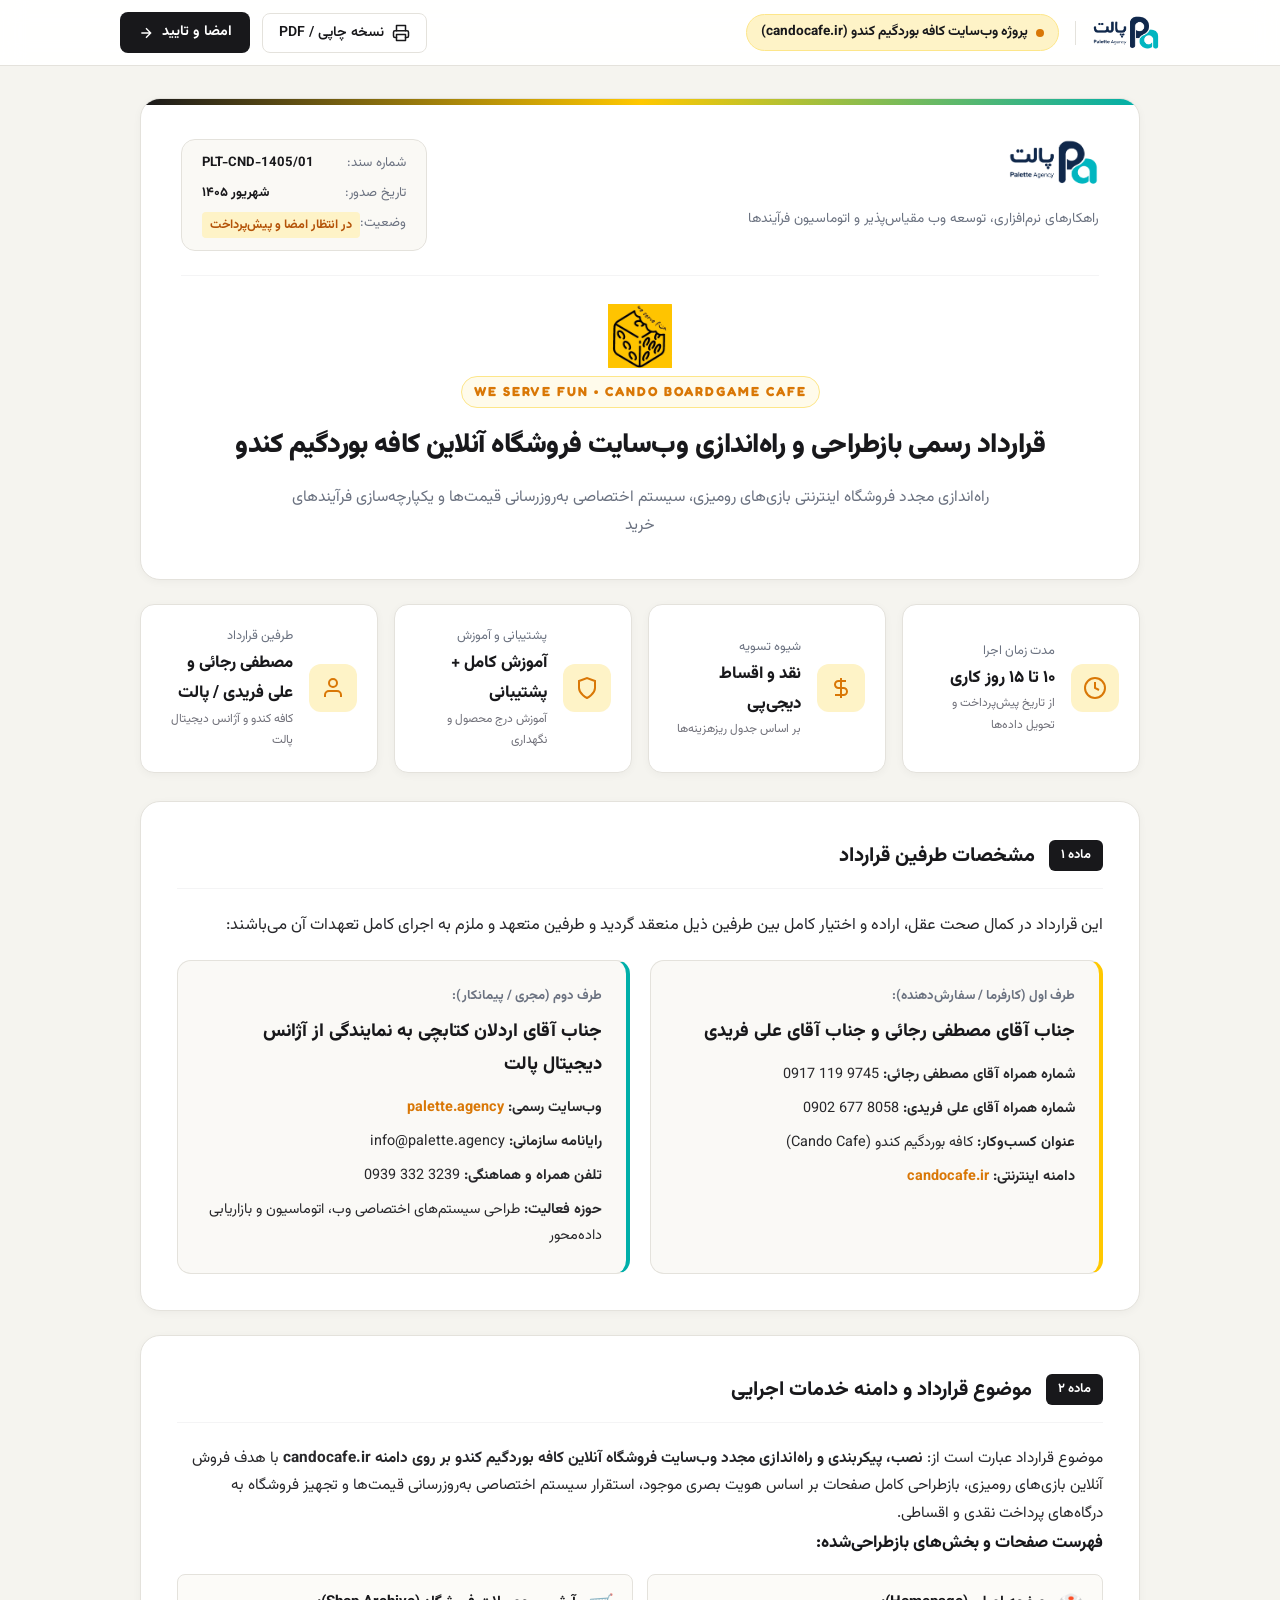
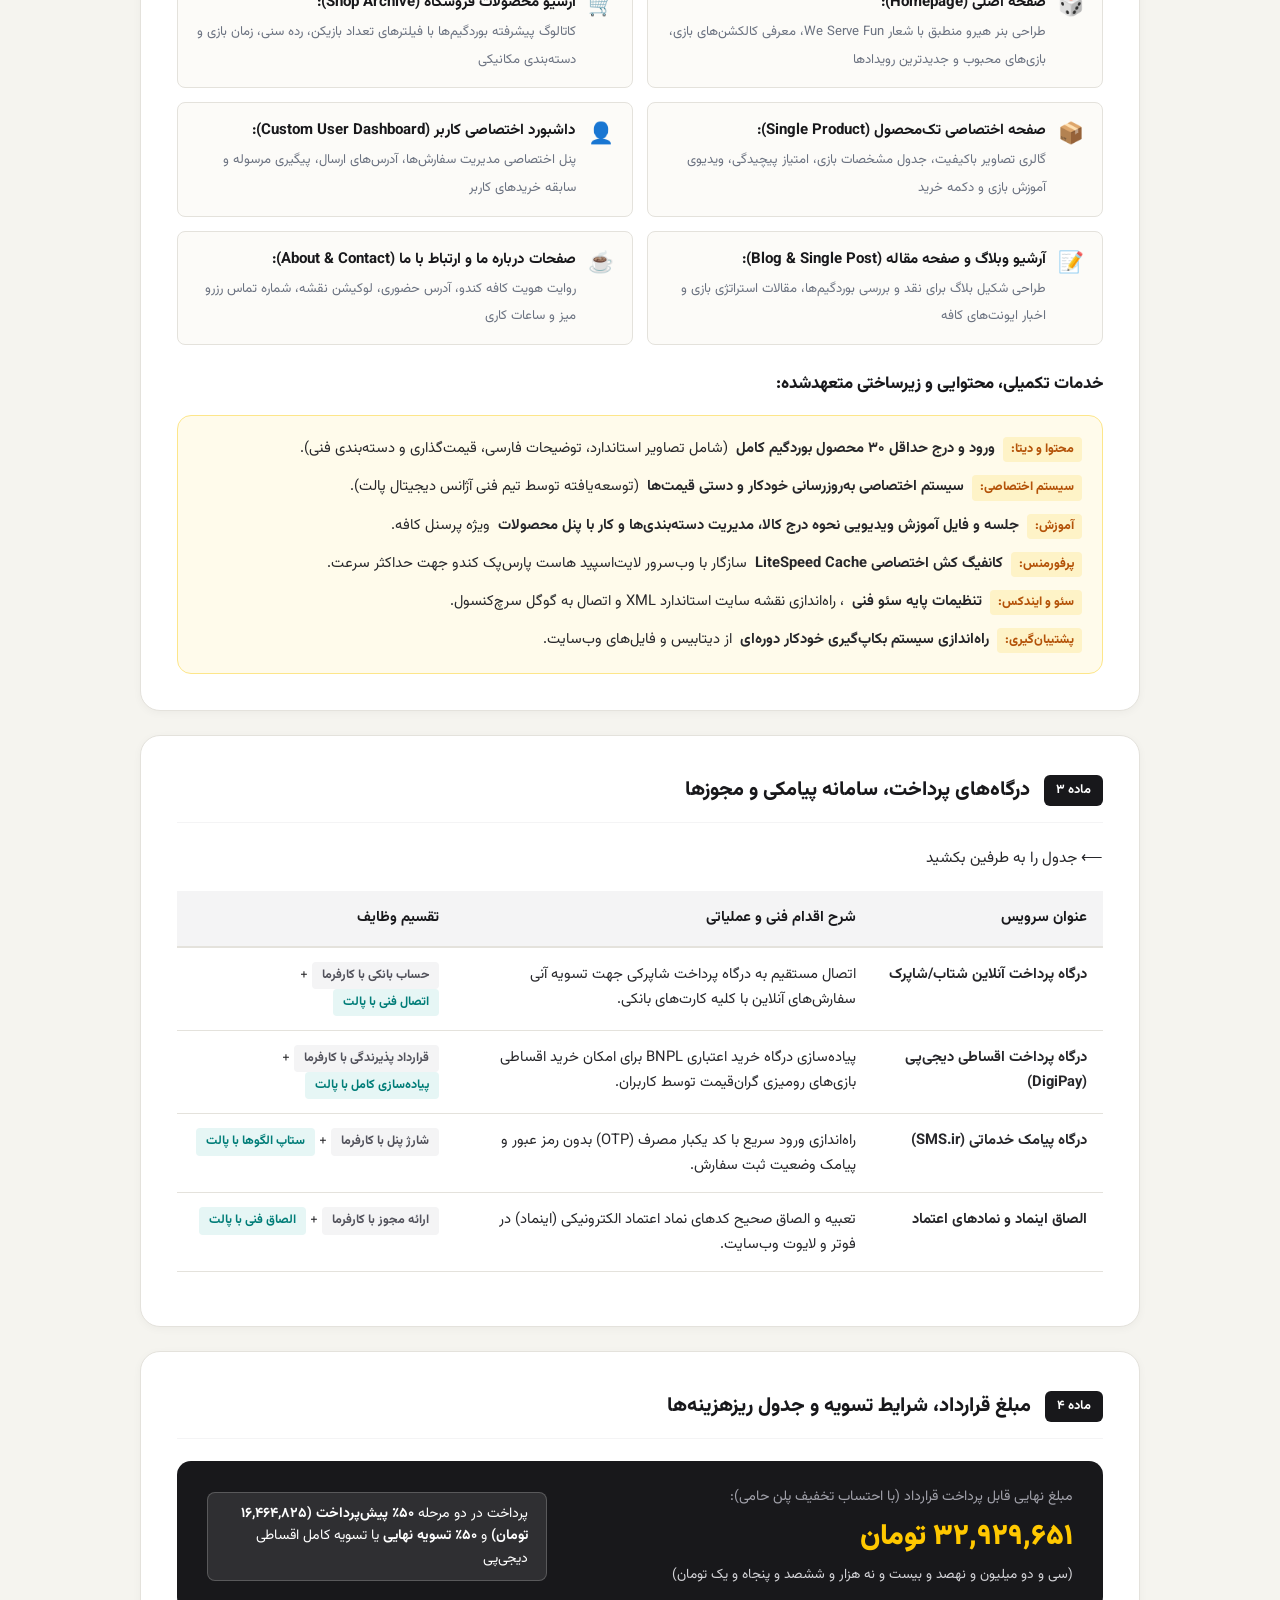
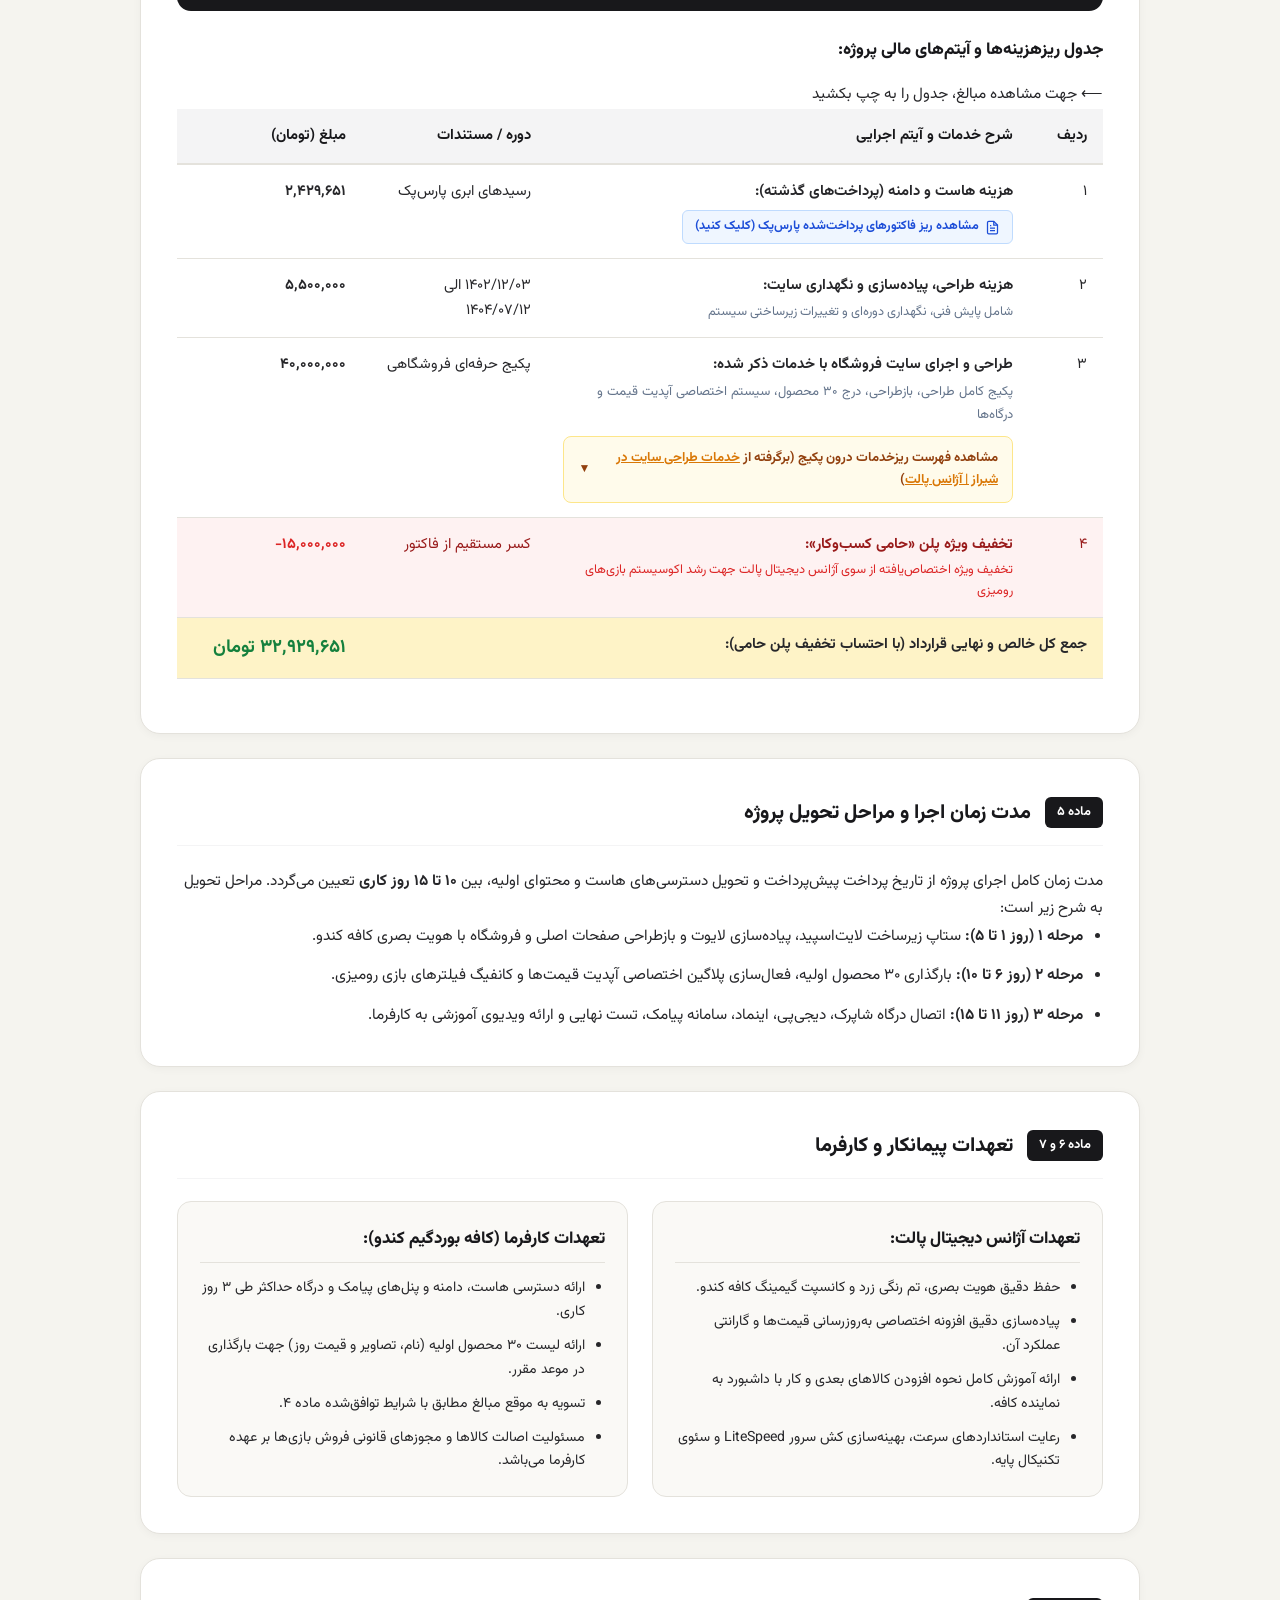
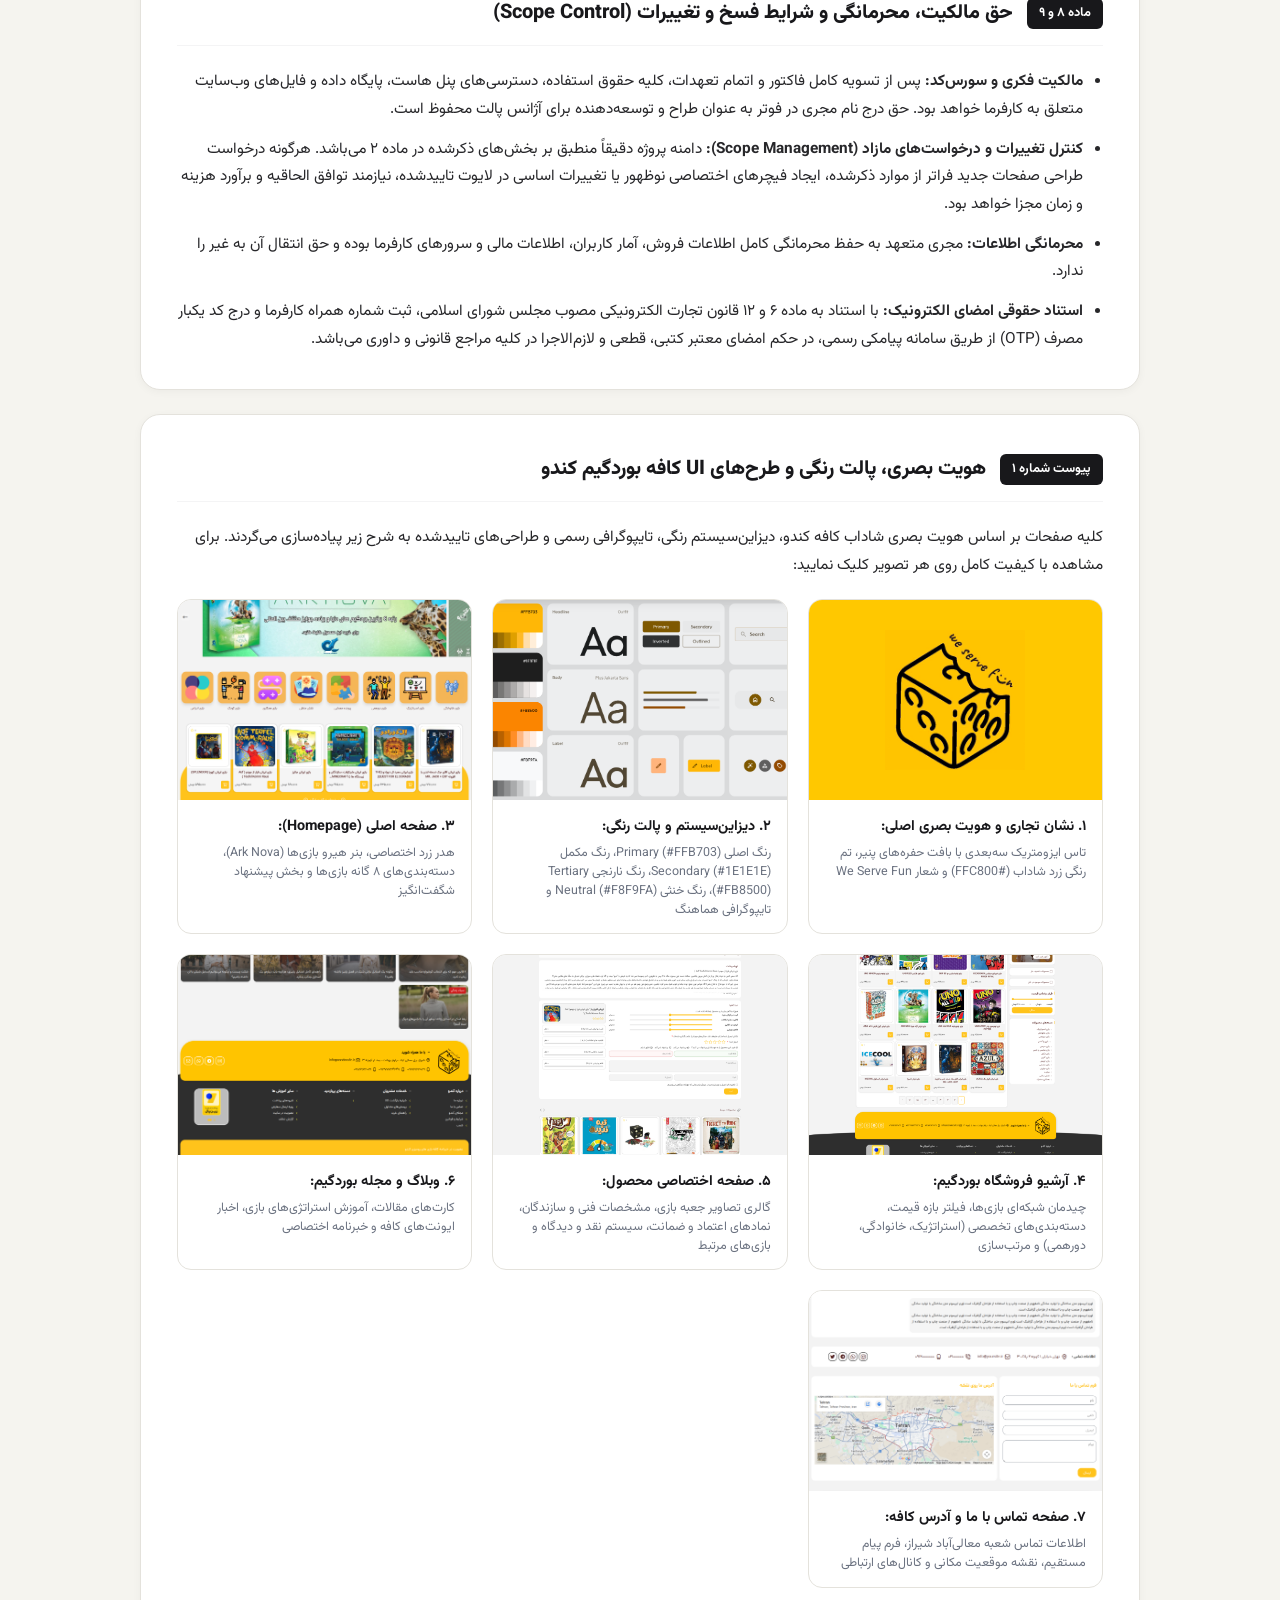
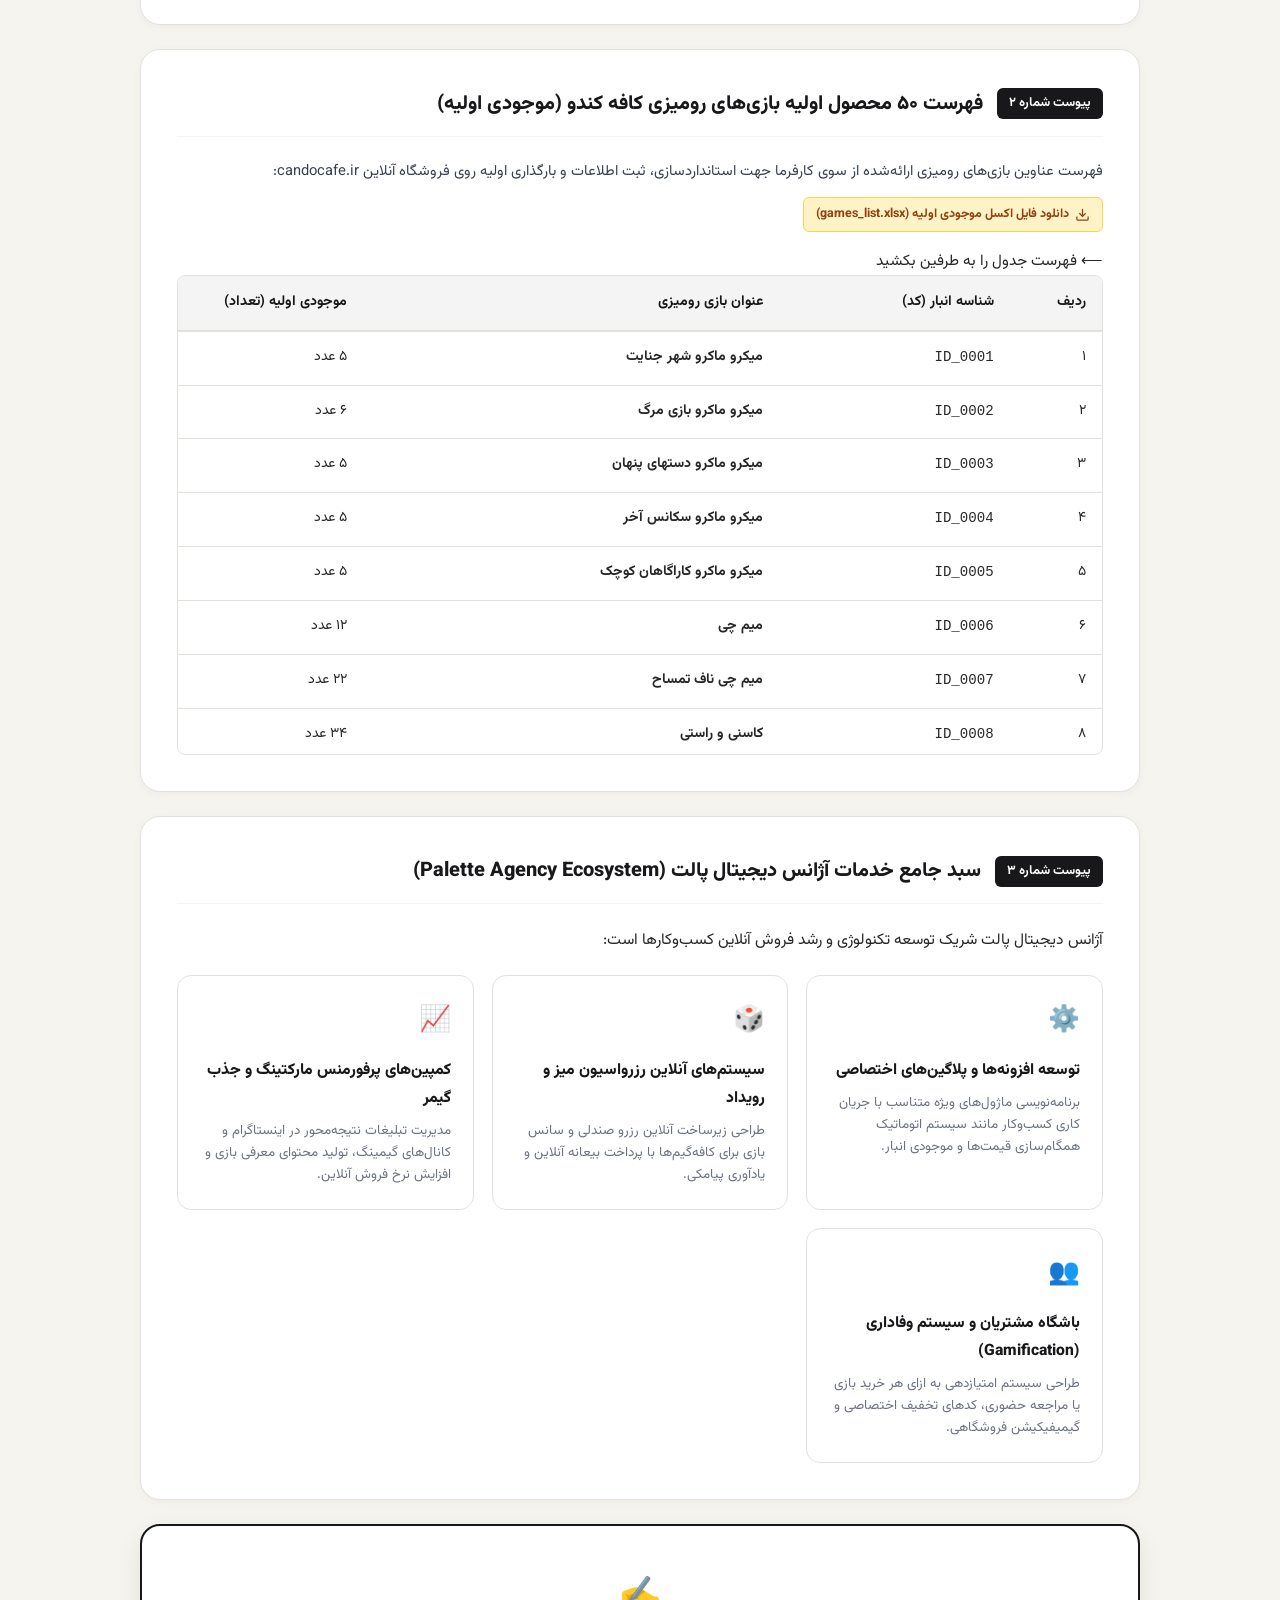
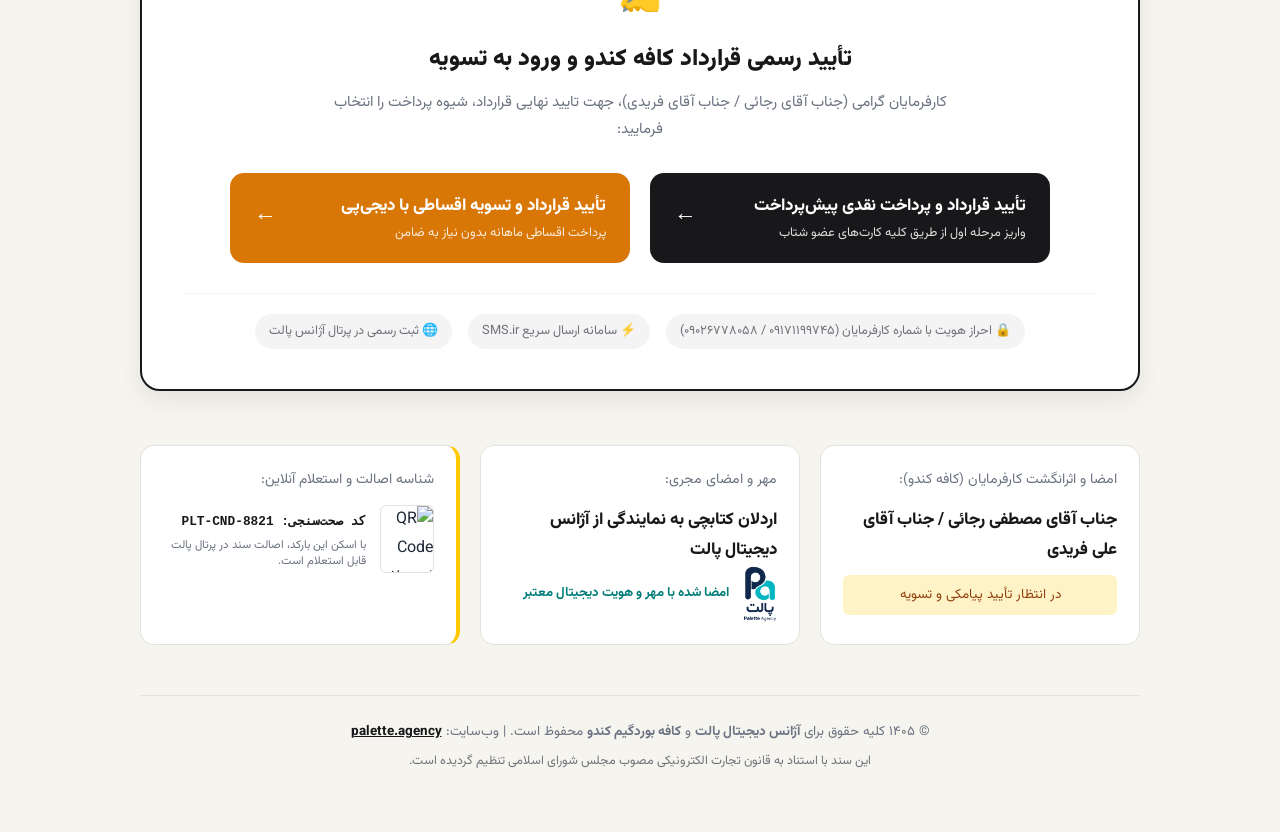
==== commit e7dc82bc: "fix(mobile): add scroll-margin-top, table scroll hint pills, and fine-tune column widths" ====
--- a/index.html
+++ b/index.html
@@ -280,6 +280,7 @@
           <h2 class="article-title">درگاه‌های پرداخت، سامانه پیامکی و مجوزها</h2>
         </div>
         <div class="article-body">
+          <div class="mobile-table-hint no-print">⟵ جدول را به طرفین بکشید</div>
           <div class="infra-table-container">
             <table class="contract-table">
               <thead>
@@ -337,6 +338,7 @@
           <!-- Cost Breakdown Table -->
           <div class="cost-breakdown-wrapper">
             <h4 class="sub-block-title">جدول ریزهزینه‌ها و آیتم‌های مالی پروژه:</h4>
+            <div class="mobile-table-hint no-print">⟵ جهت مشاهده مبالغ، جدول را به چپ بکشید</div>
             <table class="contract-table cost-table">
               <thead>
                 <tr>
@@ -595,6 +597,7 @@
             </a>
           </div>
 
+          <div class="mobile-table-hint no-print">⟵ فهرست جدول را به طرفین بکشید</div>
           <div class="games-table-wrapper" style="max-height: 480px; overflow-y: auto; border: 1px solid var(--border-subtle); border-radius: var(--radius-sm);">
             <table class="contract-table" style="margin: 0; font-size: 0.88rem;">
               <thead style="position: sticky; top: 0; z-index: 2;">
--- a/assets/css/style.css
+++ b/assets/css/style.css
@@ -28,6 +28,11 @@
   padding: 0;
 }
 
+html {
+  overflow-x: clip;
+  max-width: 100vw;
+}
+
 body {
   font-family: 'Vazirmatn', -apple-system, BlinkMacSystemFont, 'Segoe UI', Roboto, sans-serif;
   background-color: var(--bg-page);
@@ -36,6 +41,8 @@
   direction: rtl;
   text-align: right;
   -webkit-font-smoothing: antialiased;
+  overflow-x: clip;
+  max-width: 100vw;
 }
 
 /* Test Mode Bar */
@@ -1892,8 +1899,9 @@
   }
 }
 
-/* Responsive */
+/* Responsive Optimization */
 @media (max-width: 768px) {
+  /* Navigation */
   .top-nav {
     padding: 10px 14px;
   }
@@ -1904,34 +1912,633 @@
   }
 
   .palette-logo {
-    height: 30px;
+    height: 28px;
   }
 
   .btn-secondary.print-btn {
     display: none;
+  }
+
+  .btn-primary-nav {
+    padding: 6px 14px;
+    font-size: 0.82rem;
+    gap: 6px;
+  }
+
+  /* Main Wrapper */
+  .contract-wrapper {
+    margin: 16px auto 40px;
+    padding: 0 16px;
+    max-width: 100%;
+  }
+
+  /* Header Card */
+  .official-header {
+    padding: 24px 18px;
+    margin-bottom: 18px;
+    border-radius: var(--radius-md);
   }
 
   .header-top-row {
     flex-direction: column;
     align-items: center;
     text-align: center;
-    gap: 16px;
+    gap: 14px;
+    padding-bottom: 18px;
+  }
+
+  .agency-meta {
+    display: flex;
+    flex-direction: column;
+    align-items: center;
+  }
+
+  .header-logo {
+    height: 42px;
+  }
+
+  .agency-slogan {
+    font-size: 0.8rem;
+    text-align: center;
   }
 
   .contract-badge-card {
     width: 100%;
+    min-width: unset;
+    padding: 12px 16px;
+  }
+
+  .header-title-box {
+    padding-top: 18px;
+  }
+
+  .cando-header-logo {
+    height: 52px;
+  }
+
+  .cando-tagline {
+    font-size: 0.74rem;
+    letter-spacing: 1px;
+    padding: 3px 10px;
+    max-width: 100%;
+    white-space: normal;
+    text-align: center;
   }
 
   .main-title {
     font-size: 1.25rem;
-  }
-
+    line-height: 1.45;
+  }
+
+  .sub-title {
+    font-size: 0.86rem;
+    line-height: 1.6;
+  }
+
+  /* Highlights Grid */
   .highlight-grid {
-    grid-template-columns: 1fr 1fr;
+    grid-template-columns: repeat(auto-fit, minmax(200px, 1fr));
+    gap: 12px;
+    margin-bottom: 20px;
+  }
+
+  .hl-card {
+    padding: 14px 16px;
+    gap: 12px;
+  }
+
+  .hl-icon {
+    width: 42px;
+    height: 42px;
+  }
+
+  .hl-val {
+    font-size: 0.98rem;
+  }
+
+  /* Contract Articles */
+  .contract-content {
+    gap: 18px;
+  }
+
+  .contract-article {
+    padding: 22px 18px;
+    border-radius: var(--radius-md);
+  }
+
+  .article-header {
     gap: 10px;
-  }
-
-  .parties-grid, .two-col-commitments, .action-buttons-group {
+    margin-bottom: 16px;
+    padding-bottom: 10px;
+  }
+
+  .article-num {
+    font-size: 0.75rem;
+    padding: 3px 8px;
+  }
+
+  .article-title {
+    font-size: 1.12rem;
+    line-height: 1.4;
+  }
+
+  .article-body {
+    font-size: 0.9rem;
+    line-height: 1.75;
+  }
+
+  .lead-text {
+    font-size: 0.94rem;
+    margin-bottom: 16px;
+  }
+
+  .article-list-styled, .bullet-list {
+    padding-right: 16px;
+    gap: 8px;
+  }
+
+  /* Parties Grid */
+  .parties-grid {
     grid-template-columns: 1fr;
-  }
-}
+    gap: 14px;
+    margin-top: 12px;
+  }
+
+  .party-card {
+    padding: 18px 16px;
+  }
+
+  .party-name {
+    font-size: 1.05rem;
+    margin-bottom: 10px;
+  }
+
+  .party-details {
+    font-size: 0.86rem;
+    gap: 6px;
+  }
+
+  /* Features & Chips */
+  .pages-chips-grid {
+    grid-template-columns: 1fr;
+    gap: 10px;
+  }
+
+  .chip-item {
+    padding: 12px 14px;
+    gap: 10px;
+  }
+
+  .features-list-box {
+    padding: 16px 14px;
+    gap: 10px;
+  }
+
+  .feat-row {
+    font-size: 0.86rem;
+    line-height: 1.6;
+    flex-wrap: wrap;
+    gap: 6px;
+  }
+
+  /* Pricing Banner */
+  .price-summary-banner {
+    padding: 20px 18px;
+    flex-direction: column;
+    align-items: stretch;
+    gap: 14px;
+  }
+
+  .price-col {
+    align-items: flex-start;
+    text-align: right;
+  }
+
+  .price-label {
+    font-size: 0.82rem;
+  }
+
+  .price-digits {
+    font-size: 1.55rem;
+  }
+
+  .price-words {
+    font-size: 0.8rem;
+  }
+
+  .price-methods-tag {
+    max-width: 100%;
+    width: 100%;
+    font-size: 0.84rem;
+    padding: 10px 14px;
+  }
+
+  /* Anchor Scroll Margin */
+  .contract-article,
+  .signing-card,
+  section[id] {
+    scroll-margin-top: 70px;
+  }
+
+  /* Tables & Scrollable Wrappers */
+  .mobile-table-hint {
+    display: inline-flex;
+    align-items: center;
+    gap: 6px;
+    font-size: 0.72rem;
+    color: #92400E;
+    background: #FEF3C7;
+    border: 1px solid #FDE68A;
+    padding: 3px 10px;
+    border-radius: 999px;
+    margin-bottom: 8px;
+    font-weight: 600;
+  }
+
+  .infra-table-container,
+  .cost-breakdown-wrapper,
+  .games-table-wrapper {
+    overflow-x: auto;
+    -webkit-overflow-scrolling: touch;
+    margin: 12px 0 16px;
+    border-radius: var(--radius-sm);
+    box-shadow: inset -6px 0 10px -6px rgba(0, 0, 0, 0.15), inset 6px 0 10px -6px rgba(0, 0, 0, 0.15);
+    scrollbar-width: thin;
+    scrollbar-color: #CBD5E1 #F1F5F9;
+  }
+
+  .infra-table-container::-webkit-scrollbar,
+  .cost-breakdown-wrapper::-webkit-scrollbar,
+  .games-table-wrapper::-webkit-scrollbar {
+    height: 6px;
+  }
+
+  .infra-table-container::-webkit-scrollbar-thumb,
+  .cost-breakdown-wrapper::-webkit-scrollbar-thumb,
+  .games-table-wrapper::-webkit-scrollbar-thumb {
+    background: #CBD5E1;
+    border-radius: 4px;
+  }
+
+  .invoice-link-btn {
+    font-size: 0.72rem;
+    padding: 4px 8px;
+    gap: 4px;
+    line-height: 1.4;
+  }
+
+  .contract-table {
+    min-width: 480px;
+    font-size: 0.82rem;
+  }
+
+  .cost-table th:nth-child(1), .cost-table td:nth-child(1) { width: 8% !important; min-width: 28px; text-align: center; }
+  .cost-table th:nth-child(2), .cost-table td:nth-child(2) { width: 44% !important; min-width: 160px; }
+  .cost-table th:nth-child(3), .cost-table td:nth-child(3) { width: 24% !important; min-width: 100px; }
+  .cost-table th:nth-child(4), .cost-table td:nth-child(4) { width: 24% !important; min-width: 100px; white-space: nowrap; }
+
+  .contract-table th,
+  .contract-table td {
+    padding: 10px 12px;
+  }
+
+  .games-appendix-intro {
+    flex-direction: column;
+    align-items: stretch !important;
+    gap: 10px !important;
+  }
+
+  .games-appendix-intro .invoice-link-btn {
+    width: 100%;
+    justify-content: center;
+    text-align: center;
+    padding: 8px 12px;
+  }
+
+  /* Sub Services Dropdown */
+  .sub-service-tag-grid {
+    grid-template-columns: 1fr;
+    gap: 6px;
+  }
+
+  .srv-badge {
+    font-size: 0.76rem;
+    padding: 6px 10px;
+  }
+
+  /* Commitments */
+  .two-col-commitments {
+    grid-template-columns: 1fr;
+    gap: 14px;
+  }
+
+  .commit-col {
+    padding: 18px 16px;
+  }
+
+  .commit-title {
+    font-size: 0.98rem;
+  }
+
+  /* Design Gallery */
+  .design-gallery-grid {
+    grid-template-columns: 1fr;
+    gap: 16px;
+  }
+
+  .img-wrap {
+    height: 190px;
+  }
+
+  .card-caption {
+    padding: 12px 14px;
+  }
+
+  /* Services Spectrum */
+  .services-spectrum-grid {
+    grid-template-columns: 1fr;
+    gap: 12px;
+  }
+
+  .service-card {
+    padding: 18px 16px;
+  }
+
+  /* Signing Section */
+  .signing-card {
+    padding: 26px 18px;
+    border-radius: var(--radius-md);
+  }
+
+  .signing-header {
+    margin-bottom: 22px;
+  }
+
+  .sign-icon {
+    font-size: 1.8rem;
+  }
+
+  .signing-header h3 {
+    font-size: 1.25rem;
+  }
+
+  .signing-header p {
+    font-size: 0.88rem;
+  }
+
+  .action-buttons-group {
+    grid-template-columns: 1fr;
+    max-width: 100%;
+    width: 100%;
+    gap: 12px;
+  }
+
+  .btn-sign {
+    padding: 16px 18px;
+  }
+
+  .btn-headline {
+    font-size: 0.98rem;
+  }
+
+  .btn-subline {
+    font-size: 0.78rem;
+  }
+
+  .signing-footer-badges {
+    flex-direction: column;
+    align-items: center;
+    gap: 8px;
+    margin-top: 20px;
+    padding-top: 16px;
+  }
+
+  .badge-f {
+    font-size: 0.75rem;
+    padding: 5px 12px;
+  }
+
+  /* Signatures Block */
+  .signatures-block {
+    grid-template-columns: 1fr;
+    gap: 14px;
+    margin-top: 20px;
+  }
+
+  .sig-col {
+    padding: 18px 16px;
+  }
+
+  .sig-box {
+    min-height: 80px;
+  }
+
+  .sig-name {
+    font-size: 1rem;
+  }
+
+  .doc-qr-img {
+    width: 58px;
+    height: 58px;
+  }
+
+  .qr-hash {
+    font-size: 0.76rem;
+    word-break: break-all;
+  }
+
+  /* Success Banner */
+  .signed-success-banner {
+    padding: 20px 16px;
+    border-radius: var(--radius-md);
+  }
+
+  .ssb-content {
+    flex-direction: column;
+    align-items: stretch;
+    gap: 14px;
+  }
+
+  .ssb-text h3 {
+    font-size: 1.1rem;
+  }
+
+  .ssb-meta-tags {
+    flex-direction: column;
+    gap: 6px;
+  }
+
+  .btn-download-pdf-hero {
+    width: 100%;
+    justify-content: center;
+    font-size: 0.88rem;
+    padding: 10px 16px;
+  }
+
+  /* OTP Modal */
+  .otp-modal {
+    padding: 12px;
+  }
+
+  .otp-modal-content {
+    padding: 24px 16px;
+    max-width: 100%;
+    width: 100%;
+    border-radius: var(--radius-md);
+  }
+
+  .otp-close {
+    top: 12px;
+    left: 12px;
+    font-size: 1.5rem;
+  }
+
+  .otp-logo {
+    height: 32px;
+    margin-bottom: 10px;
+  }
+
+  .otp-header h3 {
+    font-size: 1.15rem;
+  }
+
+  .otp-header p {
+    font-size: 0.82rem;
+    margin-bottom: 16px;
+  }
+
+  .code-input {
+    font-size: 1.35rem;
+    letter-spacing: 6px;
+    padding: 10px;
+  }
+
+  .phone-input-wrap input {
+    font-size: 1rem;
+    padding: 10px 12px;
+  }
+
+  .cqs-buttons {
+    gap: 6px;
+  }
+
+  .btn-cqs {
+    font-size: 0.8rem;
+    padding: 7px 4px;
+  }
+
+  .btn-modal-action {
+    font-size: 0.88rem;
+    padding: 12px 16px;
+  }
+
+  .invoice-summary-card {
+    padding: 12px;
+  }
+
+  .gw-card {
+    padding: 10px;
+  }
+
+  /* Lightbox Modal */
+  .lightbox-content {
+    max-width: 95%;
+  }
+
+  .lightbox-close {
+    top: -36px;
+    left: 4px;
+    font-size: 1.8rem;
+  }
+
+  /* Footer */
+  .contract-footer {
+    margin-top: 30px;
+    padding-top: 18px;
+    font-size: 0.78rem;
+  }
+
+  .f-sub {
+    font-size: 0.72rem;
+  }
+}
+
+/* Extra Small Phones (max-width: 480px) */
+@media (max-width: 480px) {
+  .contract-wrapper {
+    padding: 0 10px;
+    margin: 10px auto 24px;
+  }
+
+  .official-header {
+    padding: 18px 12px;
+  }
+
+  .contract-article {
+    padding: 16px 12px;
+  }
+
+  .highlight-grid {
+    grid-template-columns: 1fr;
+    gap: 10px;
+  }
+
+  .main-title {
+    font-size: 1.12rem;
+  }
+
+  .article-title {
+    font-size: 1.02rem;
+  }
+
+  .price-digits {
+    font-size: 1.35rem;
+  }
+
+  .price-summary-banner {
+    padding: 16px 12px;
+  }
+
+  .signing-card {
+    padding: 20px 12px;
+  }
+
+  .signing-header h3 {
+    font-size: 1.12rem;
+  }
+
+  .btn-sign {
+    padding: 14px 14px;
+  }
+
+  .btn-headline {
+    font-size: 0.92rem;
+  }
+
+  .btn-subline {
+    font-size: 0.74rem;
+  }
+
+  .contract-table {
+    min-width: 480px;
+    font-size: 0.8rem;
+  }
+
+  .contract-table th,
+  .contract-table td {
+    padding: 8px 10px;
+  }
+
+  .otp-modal-content {
+    padding: 20px 12px;
+  }
+
+  .code-input {
+    font-size: 1.2rem;
+    letter-spacing: 5px;
+  }
+
+  .cqs-buttons {
+    grid-template-columns: 1fr;
+  }
+}
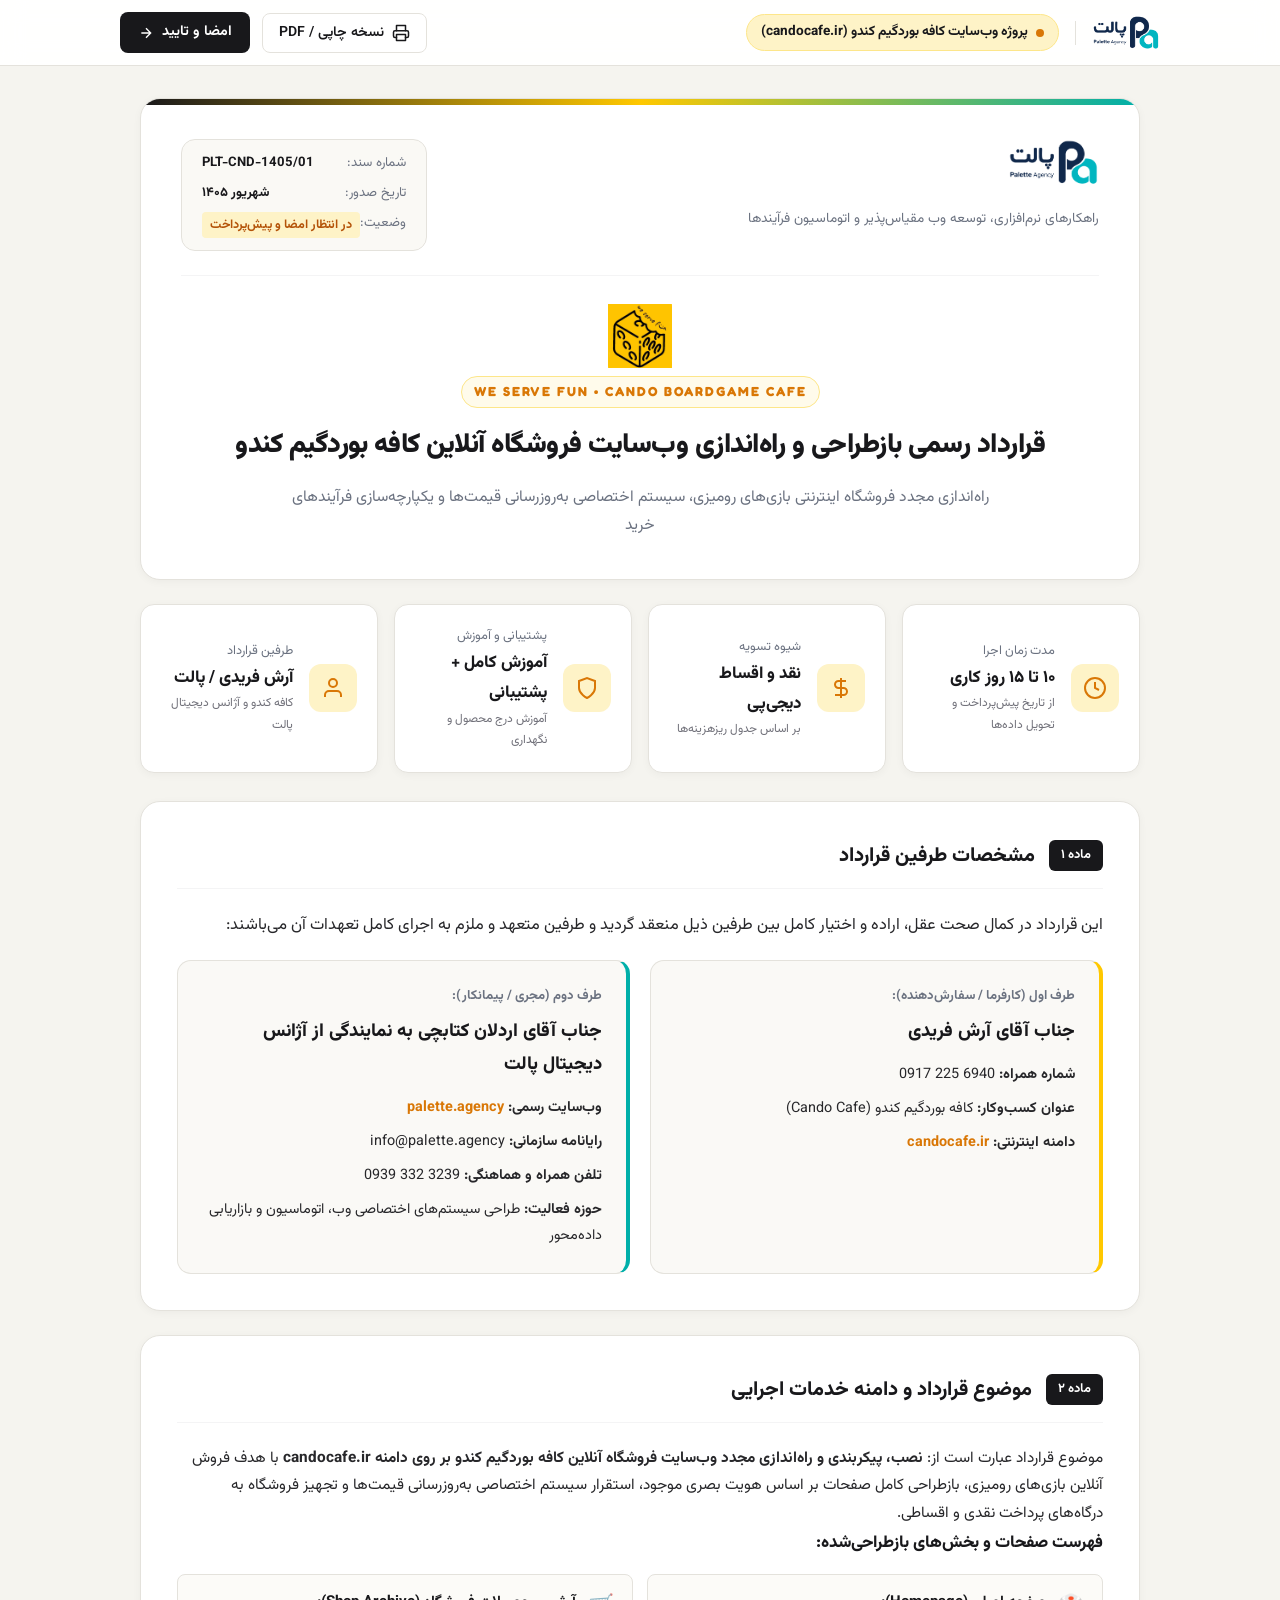
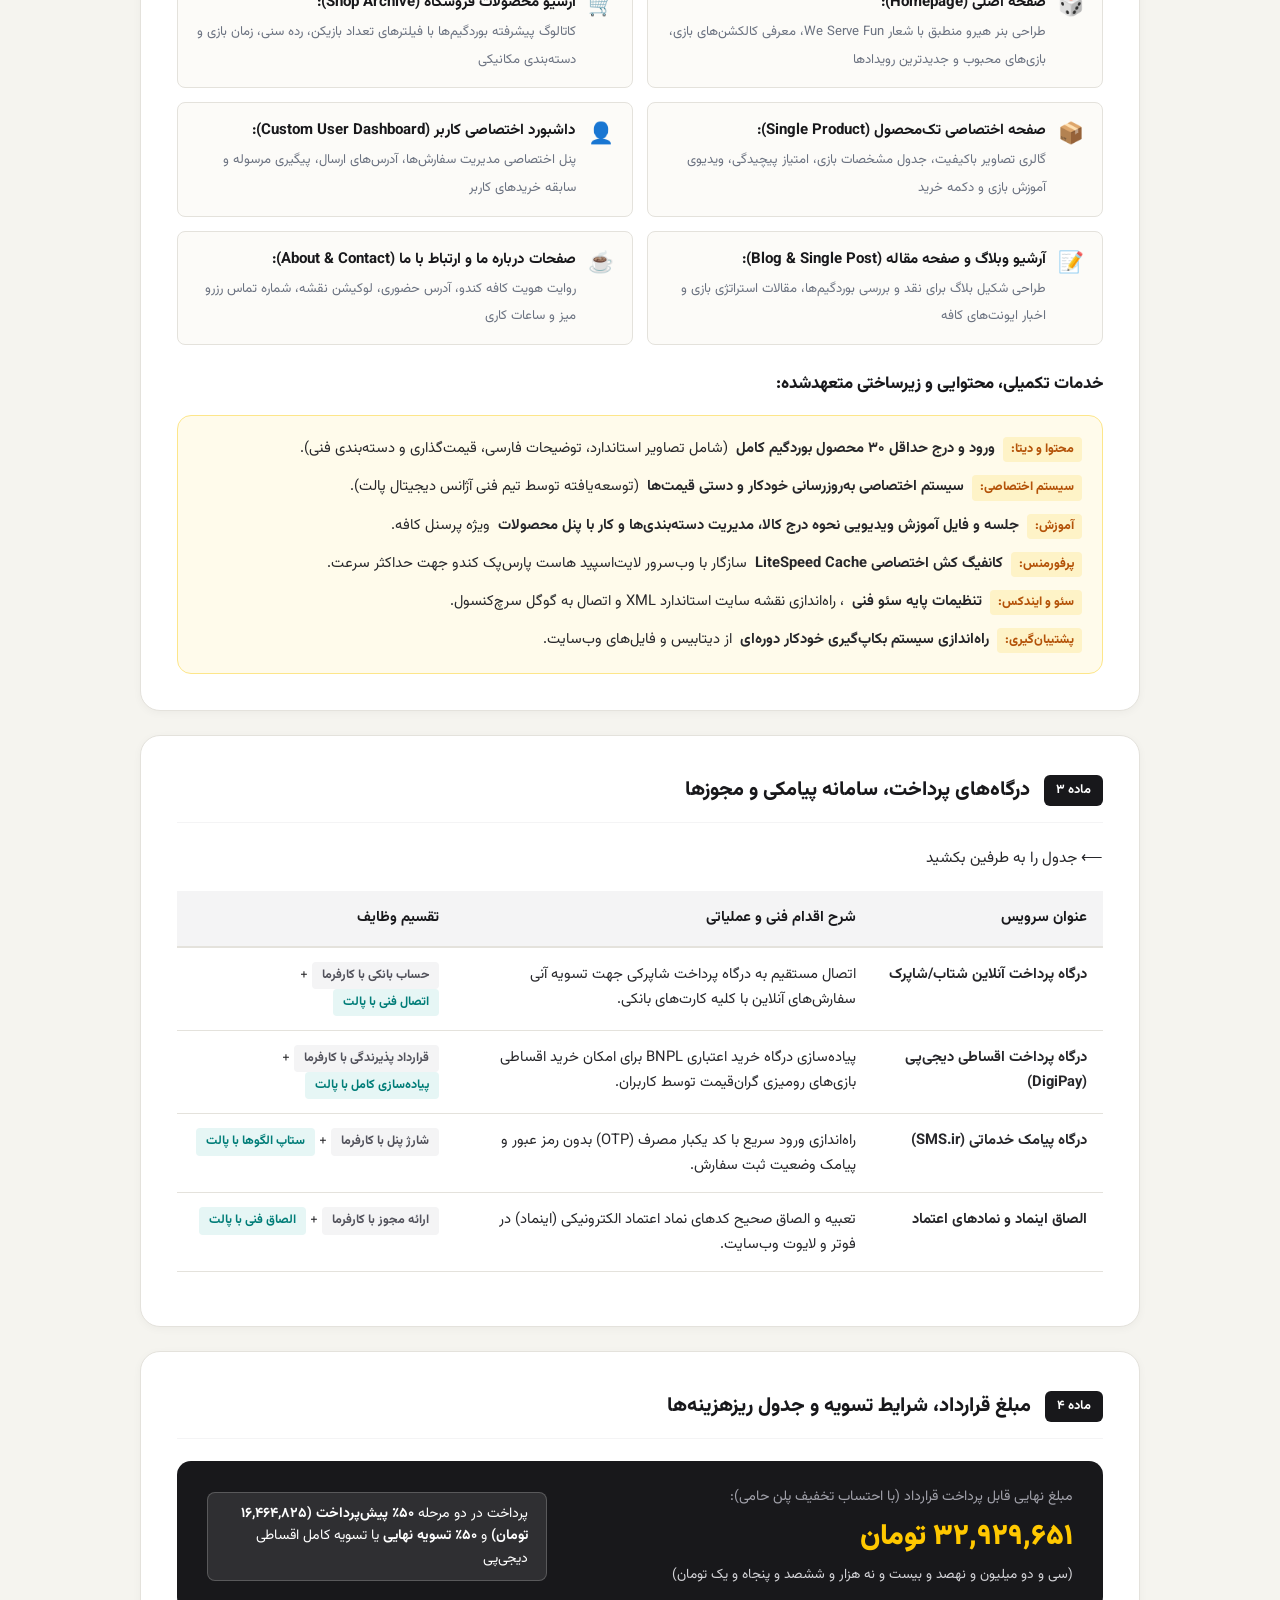
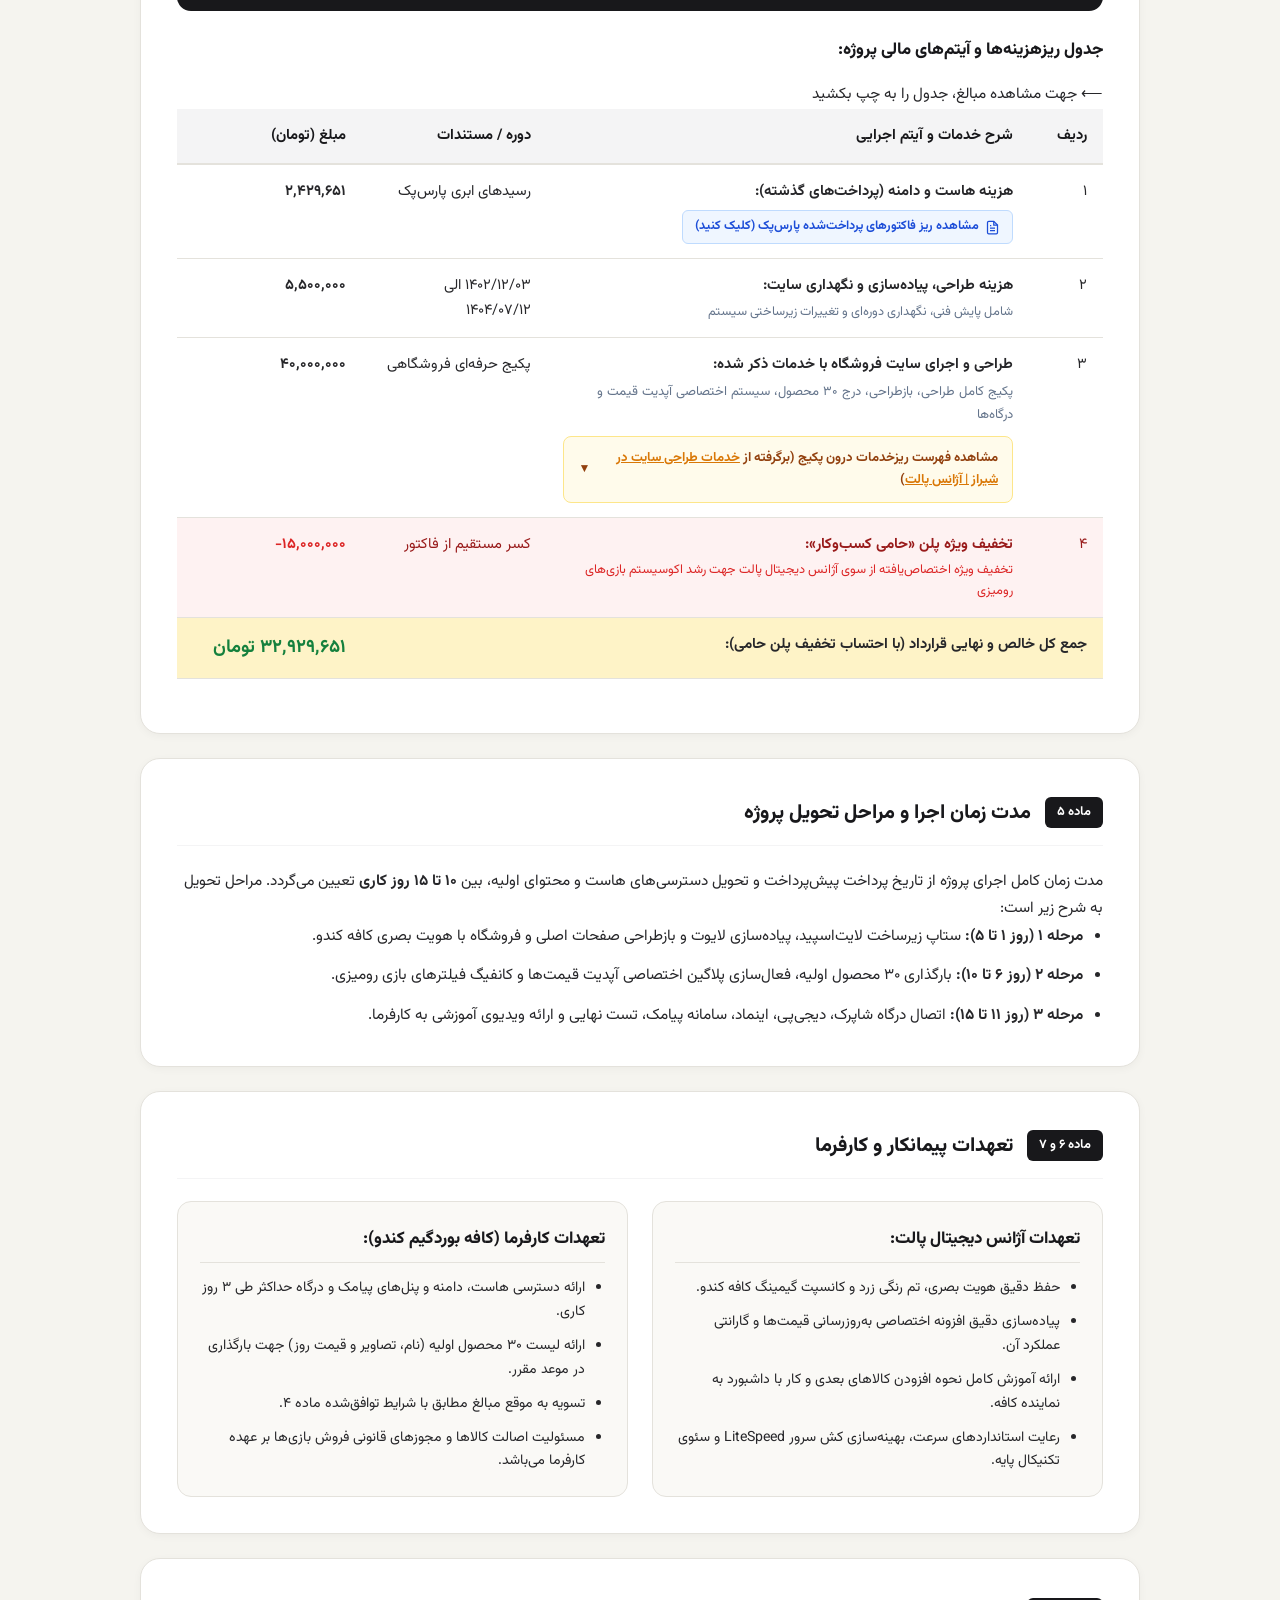
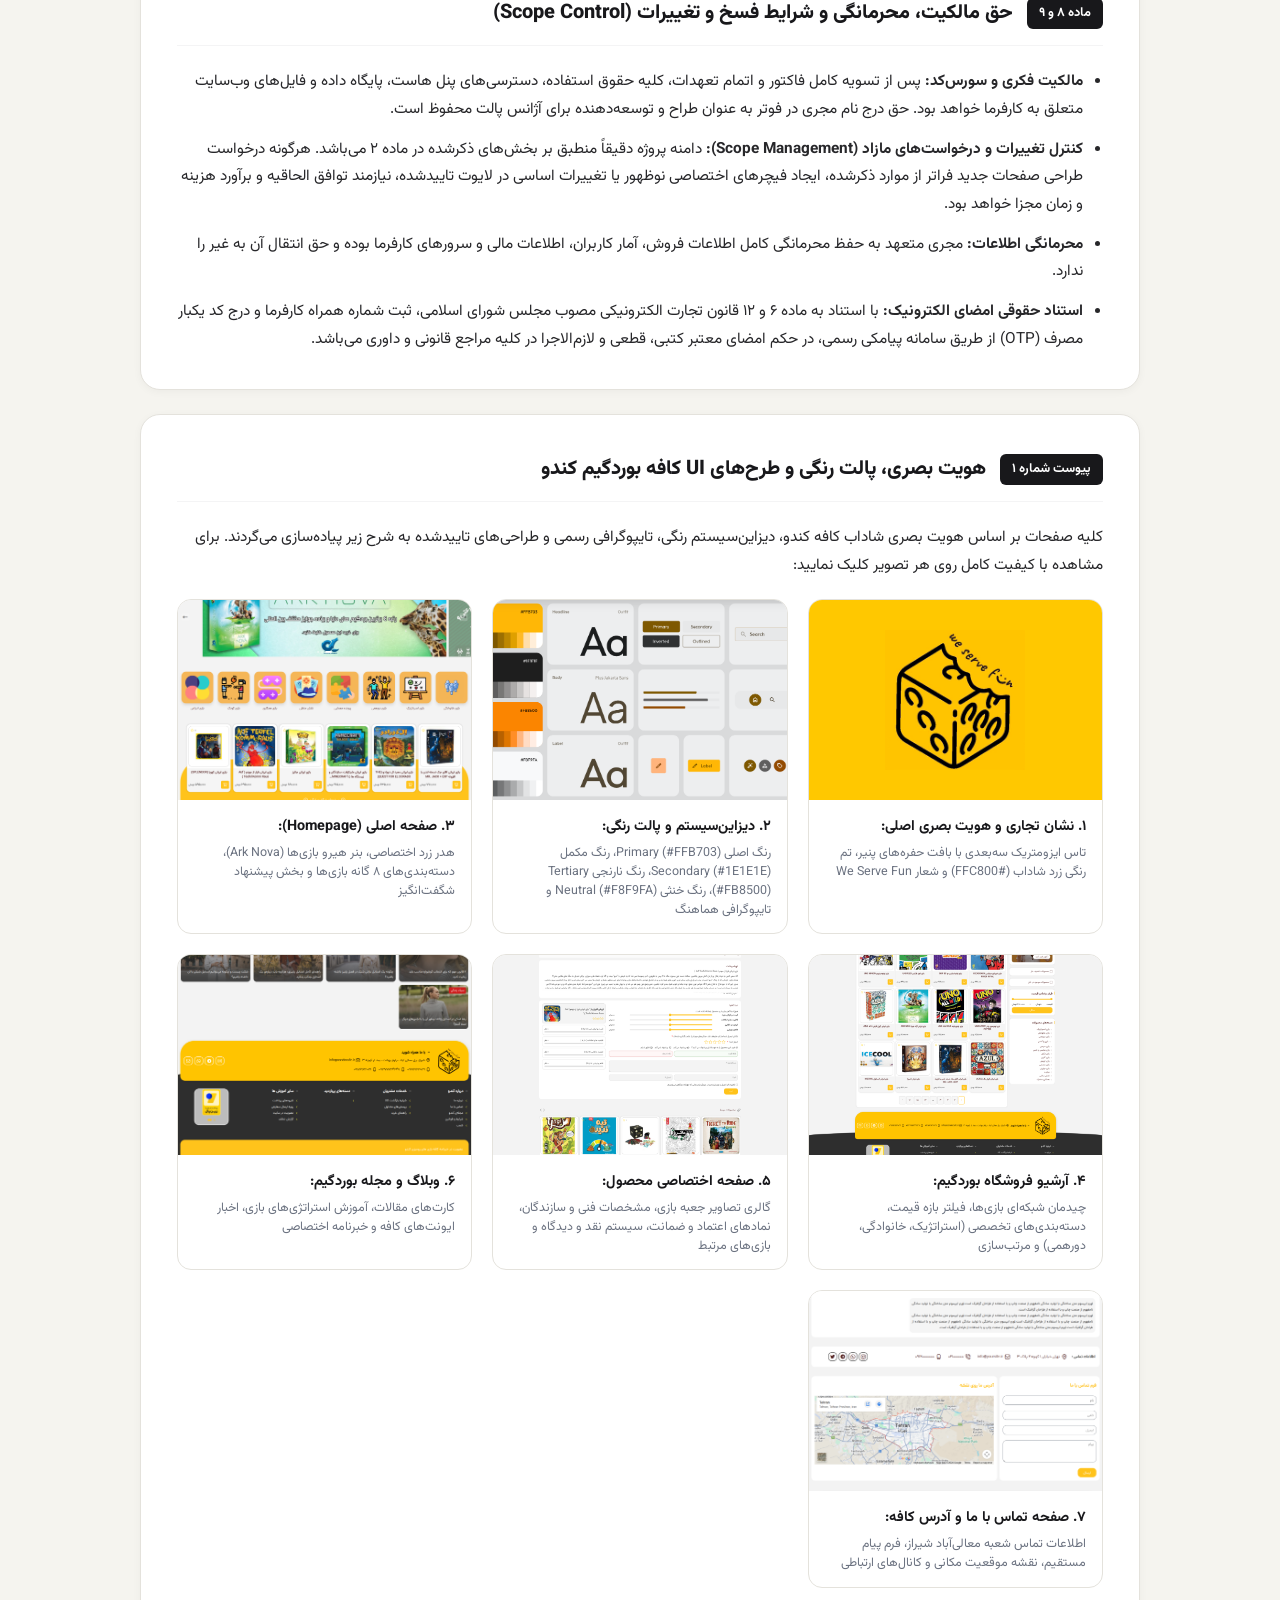
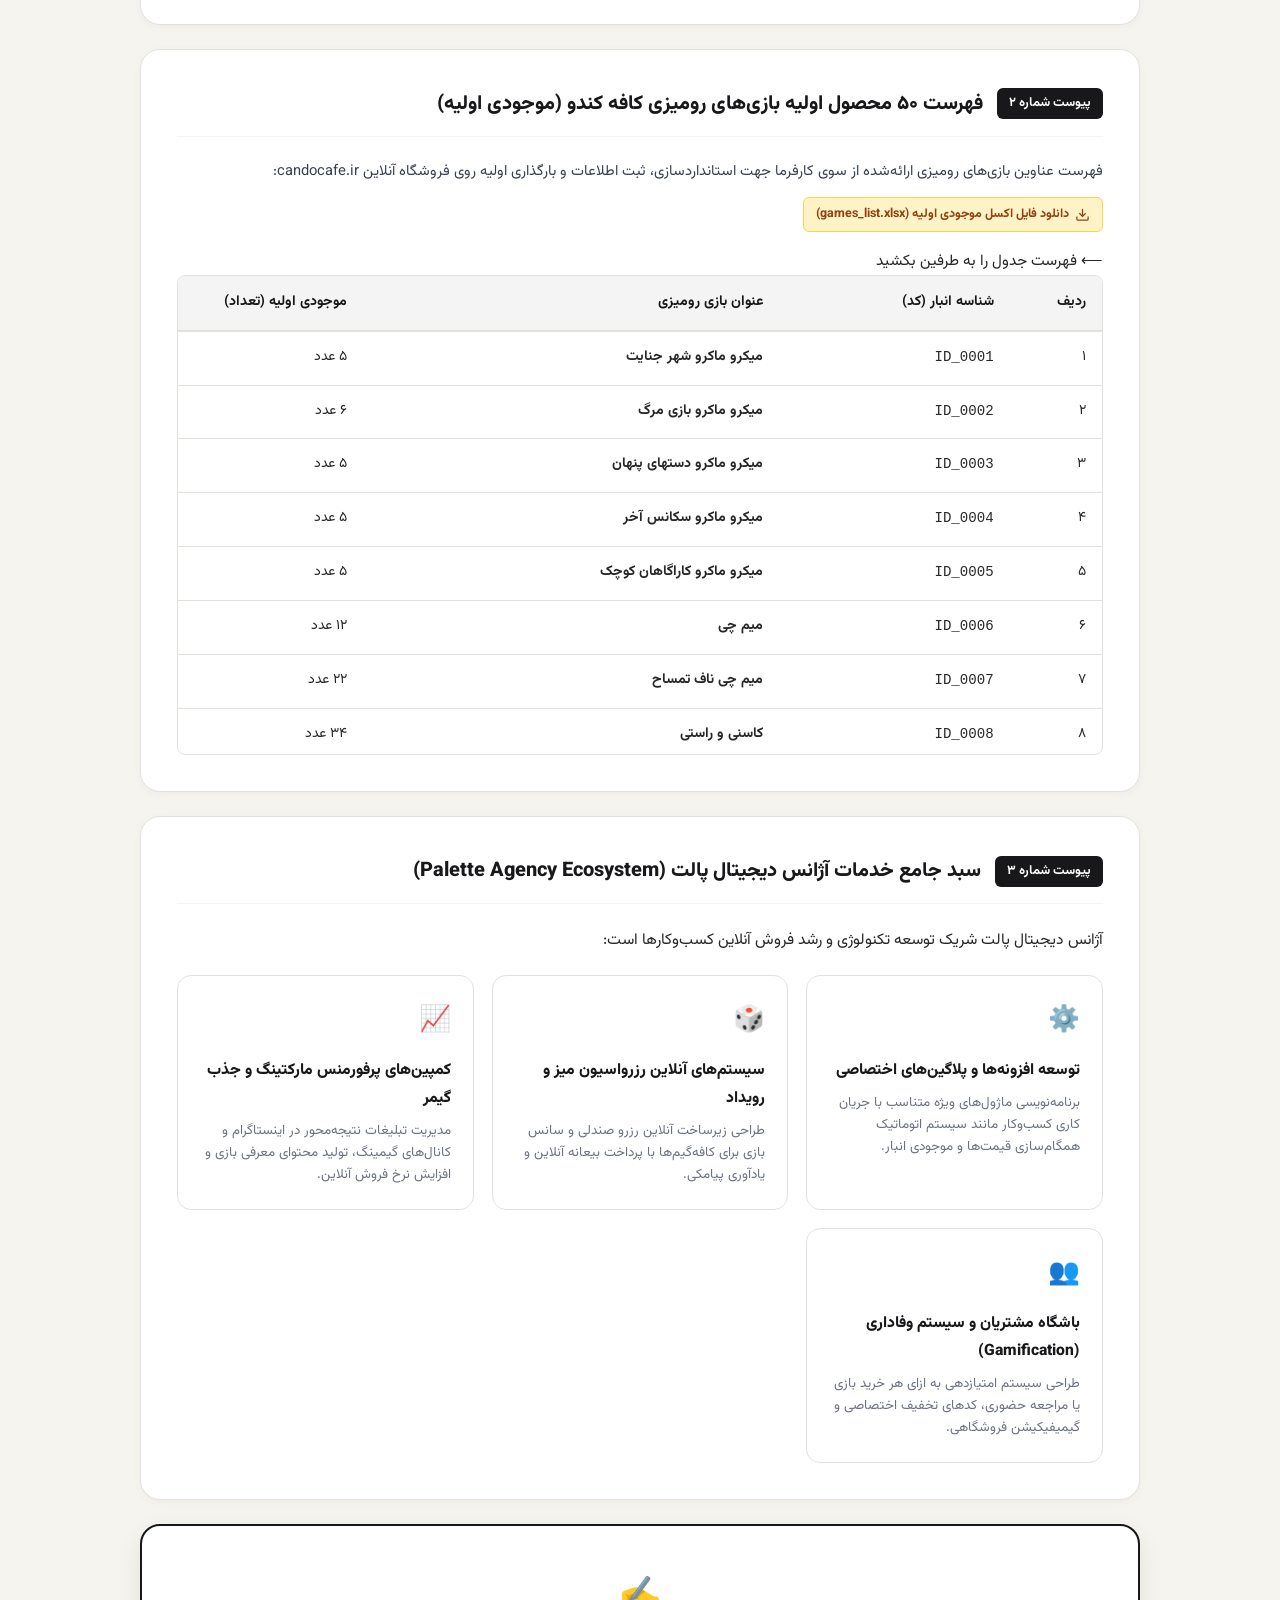
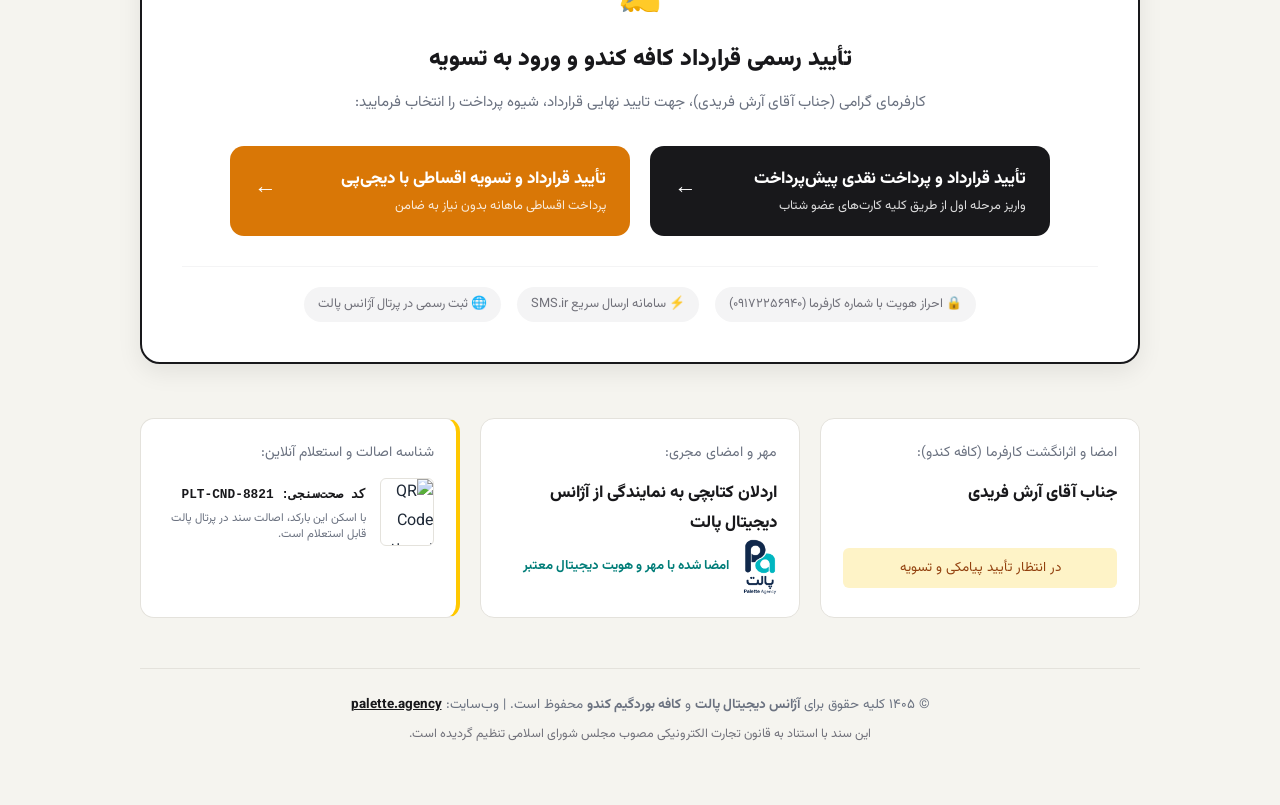
==== commit 8e30ca2a: "chore: update client name to Arash Faridi and phone to 09172256940" ====
--- a/index.html
+++ b/index.html
@@ -4,7 +4,7 @@
   <meta charset="UTF-8">
   <meta name="viewport" content="width=device-width, initial-scale=1.0">
   <title>قرارداد رسمی طراحی و توسعه وب‌سایت کافه بوردگیم کندو (Cando Cafe) | آژانس دیجیتال پالت</title>
-  <meta name="description" content="پیش‌نویس و قرارداد رسمی بازطراحی و راه‌اندازی وب‌سایت فروشگاه آنلاین کافه بوردگیم کندو منعقد میان آقایان مصطفی رجائی و علی فریدی و آژانس دیجیتال پالت">
+  <meta name="description" content="پیش‌نویس و قرارداد رسمی بازطراحی و راه‌اندازی وب‌سایت فروشگاه آنلاین کافه بوردگیم کندو منعقد میان جناب آقای آرش فریدی و آژانس دیجیتال پالت">
   <link rel="preconnect" href="https://fonts.googleapis.com">
   <link rel="preconnect" href="https://fonts.gstatic.com" crossorigin>
   <link href="https://fonts.googleapis.com/css2?family=Vazirmatn:wght@300;400;500;600;700;800;900&family=Fredoka:wght@600;700&display=swap" rel="stylesheet">
@@ -49,7 +49,7 @@
             <svg width="24" height="24" viewBox="0 0 24 24" fill="none" stroke="currentColor" stroke-width="3"><polyline points="20 6 9 17 4 12"></polyline></svg>
             قرارداد رسمی کافه بوردگیم کندو با موفقیت منعقد و تایید گردید!
           </h3>
-          <p>کارفرمایان گرامی (آقایان مصطفی رجائی و علی فریدی)، هویت الکترونیک با پیامک OTP احراز و پیش‌پرداخت با موفقیت ثبت شد.</p>
+          <p>کارفرمای گرامی (جناب آقای آرش فریدی)، هویت الکترونیک با پیامک OTP احراز و پیش‌پرداخت با موفقیت ثبت شد.</p>
           <div class="ssb-meta-tags">
             <span class="meta-pill" id="meta-ref-tag">کد پیگیری شاپرک: <strong>۱۴۰۵۸۹۲۳۱۱</strong></span>
             <span class="meta-pill" id="meta-order-tag">شماره قرارداد: <strong>PLT-CND-1405</strong></span>
@@ -140,7 +140,7 @@
         </div>
         <div class="hl-text">
           <span class="hl-title">طرفین قرارداد</span>
-          <span class="hl-val">مصطفی رجائی و علی فریدی / پالت</span>
+          <span class="hl-val">آرش فریدی / پالت</span>
           <span class="hl-desc">کافه کندو و آژانس دیجیتال پالت</span>
         </div>
       </div>
@@ -161,10 +161,9 @@
           <div class="parties-grid">
             <div class="party-card party-client">
               <div class="party-role">طرف اول (کارفرما / سفارش‌دهنده):</div>
-              <h3 class="party-name">جناب آقای مصطفی رجائی و جناب آقای علی فریدی</h3>
+              <h3 class="party-name">جناب آقای آرش فریدی</h3>
               <ul class="party-details">
-                <li><strong>شماره همراه آقای مصطفی رجائی:</strong> <span dir="ltr">0917 119 9745</span></li>
-                <li><strong>شماره همراه آقای علی فریدی:</strong> <span dir="ltr">0902 677 8058</span></li>
+                <li><strong>شماره همراه:</strong> <span dir="ltr">0917 225 6940</span></li>
                 <li><strong>عنوان کسب‌وکار:</strong> کافه بوردگیم کندو (Cando Cafe)</li>
                 <li><strong>دامنه اینترنتی:</strong> <a href="https://candocafe.ir" target="_blank" rel="noopener">candocafe.ir</a></li>
               </ul>
@@ -708,7 +707,7 @@
           <div class="signing-header">
             <div class="sign-icon">✍️</div>
             <h3>تأیید رسمی قرارداد کافه کندو و ورود به تسویه</h3>
-            <p>کارفرمایان گرامی (جناب آقای رجائی / جناب آقای فریدی)، جهت تایید نهایی قرارداد، شیوه پرداخت را انتخاب فرمایید:</p>
+            <p>کارفرمای گرامی (جناب آقای آرش فریدی)، جهت تایید نهایی قرارداد، شیوه پرداخت را انتخاب فرمایید:</p>
           </div>
 
           <div class="action-buttons-group">
@@ -730,7 +729,7 @@
           </div>
 
           <div class="signing-footer-badges">
-            <span class="badge-f">🔒 احراز هویت با شماره کارفرمایان (۰۹۱۷۱۱۹۹۷۴۵ / ۰۹۰۲۶۷۷۸۰۵۸)</span>
+            <span class="badge-f">🔒 احراز هویت با شماره کارفرما (۰۹۱۷۲۲۵۶۹۴۰)</span>
             <span class="badge-f">⚡ سامانه ارسال سریع SMS.ir</span>
             <span class="badge-f">🌐 ثبت رسمی در پرتال آژانس پالت</span>
           </div>
@@ -753,9 +752,9 @@
       <!-- Signatures Footer block -->
       <div class="signatures-block">
         <div class="sig-col">
-          <p class="sig-title">امضا و اثرانگشت کارفرمایان (کافه کندو):</p>
+          <p class="sig-title">امضا و اثرانگشت کارفرما (کافه کندو):</p>
           <div class="sig-box">
-            <div class="sig-name">جناب آقای مصطفی رجائی / جناب آقای علی فریدی</div>
+            <div class="sig-name">جناب آقای آرش فریدی</div>
             <div class="sig-status signed-status-placeholder" id="client-signature-display">
               در انتظار تأیید پیامکی و تسویه
             </div>
@@ -817,21 +816,20 @@
         <p id="otp-modal-subtitle">جهت ثبت حقوقی امضای قرارداد، شماره همراه کارفرما را تایید فرمایید.</p>
       </div>
 
-      <!-- Step 1: Phone input with Dual Client Selector -->
+      <!-- Step 1: Phone input with Client Selector -->
       <div id="otp-step-phone" class="otp-step active">
         <div class="client-quick-select">
-          <label class="cqs-label">انتخاب طرف امضاکننده:</label>
-          <div class="cqs-buttons">
-            <button type="button" class="btn-cqs active" onclick="selectClientPhone('09171199745', 'مصطفی رجائی')">مصطفی رجائی</button>
-            <button type="button" class="btn-cqs" onclick="selectClientPhone('09026778058', 'علی فریدی')">علی فریدی</button>
+          <label class="cqs-label">طرف امضاکننده قرارداد:</label>
+          <div class="cqs-buttons" style="grid-template-columns: 1fr;">
+            <button type="button" class="btn-cqs active" onclick="selectClientPhone('09172256940', 'آرش فریدی')">جناب آقای آرش فریدی</button>
           </div>
         </div>
 
         <div class="input-group">
           <label for="client-phone">شماره همراه امضاکننده (جهت دریافت پیامک تایید):</label>
           <div class="phone-input-wrap">
-            <input type="tel" id="client-phone" value="09171199745" dir="ltr" placeholder="09xxxxxxxxx">
-            <span class="input-tag" id="client-name-tag">مصطفی رجائی</span>
+            <input type="tel" id="client-phone" value="09172256940" dir="ltr" placeholder="09xxxxxxxxx">
+            <span class="input-tag" id="client-name-tag">آرش فریدی</span>
           </div>
           <small class="hint">پیامک حاوی کد تایید ۶ رقمی به این شماره ارسال خواهد شد.</small>
         </div>
@@ -865,7 +863,7 @@
         <div class="invoice-summary-card">
           <div class="inv-header">
             <span class="inv-badge" id="inv-mode-badge">پیش‌فاکتور رسمی پالت</span>
-            <span class="inv-client" id="inv-client-name">مصطفی رجائی / علی فریدی</span>
+            <span class="inv-client" id="inv-client-name">آرش فریدی</span>
           </div>
           <h4 id="inv-order-title" class="inv-title">پیش‌پرداخت بازطراحی وب‌سایت کافه کندو</h4>
           <div class="inv-price-row">
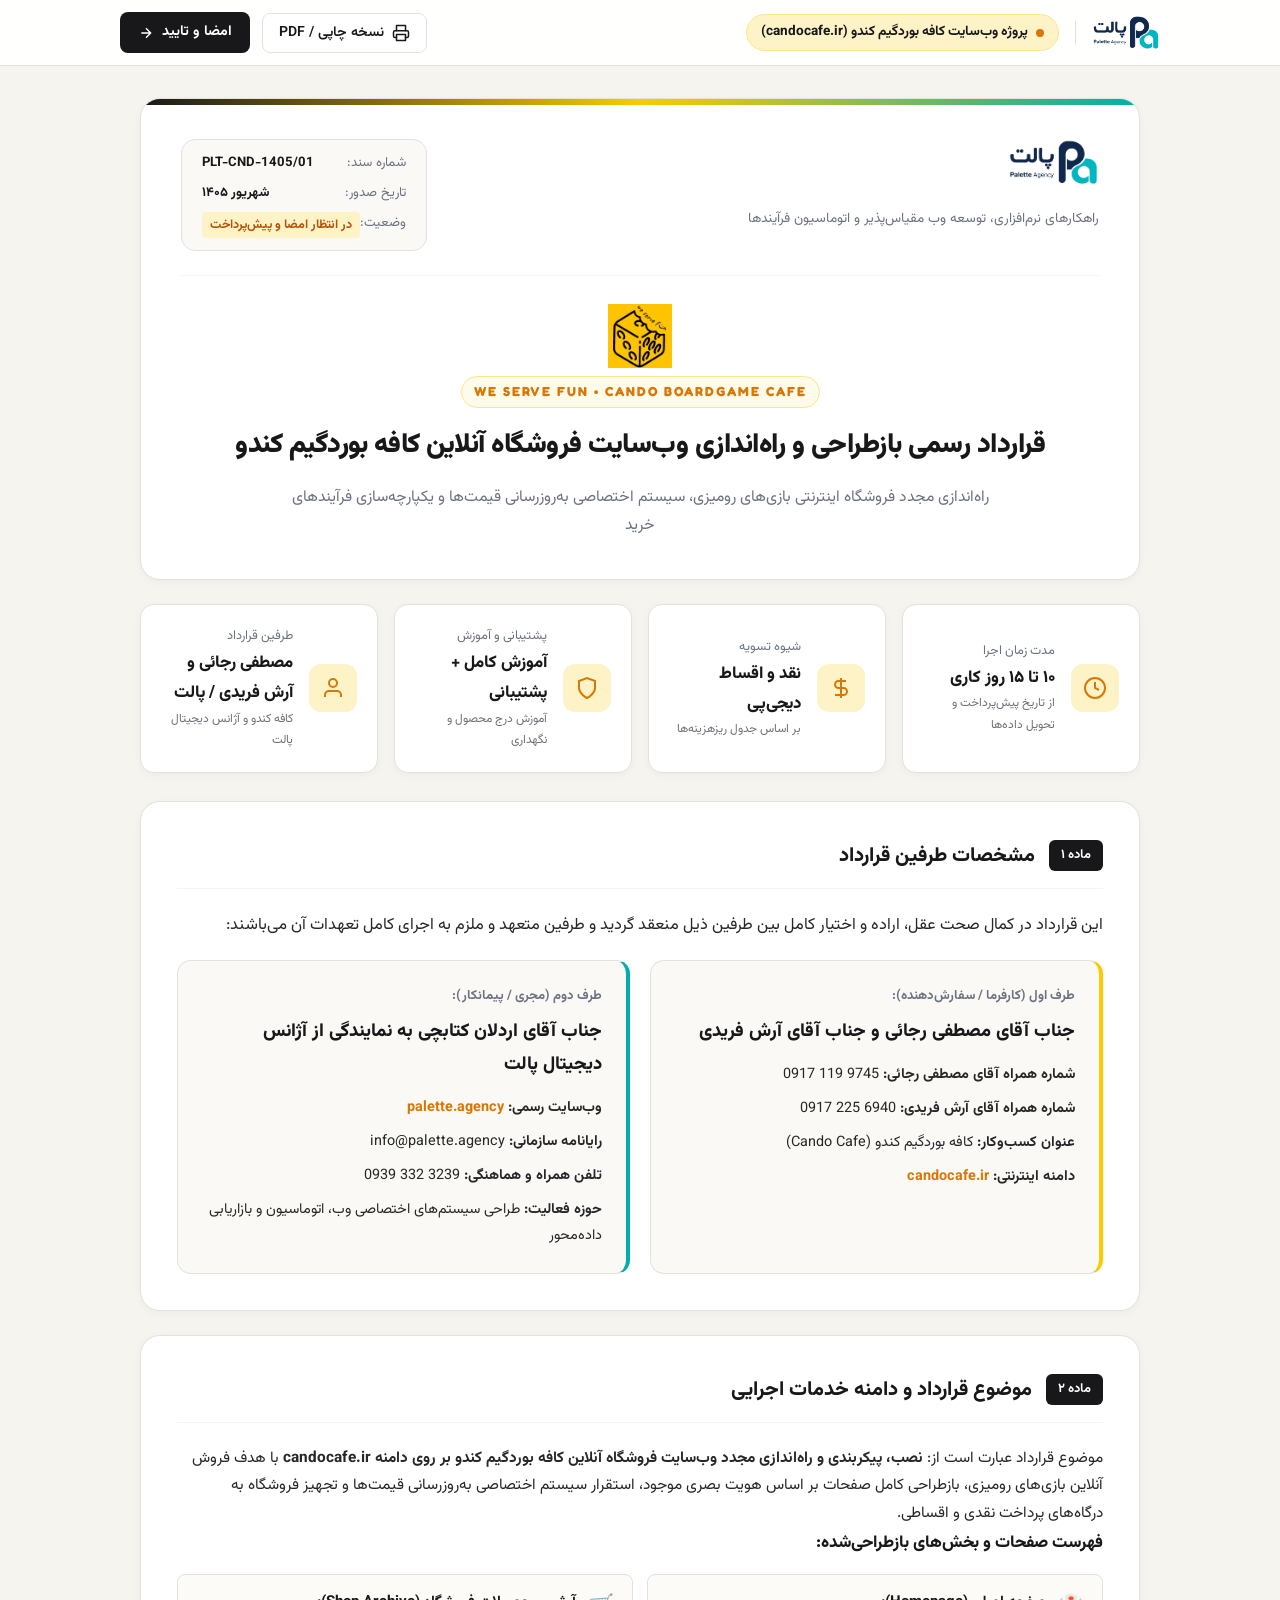
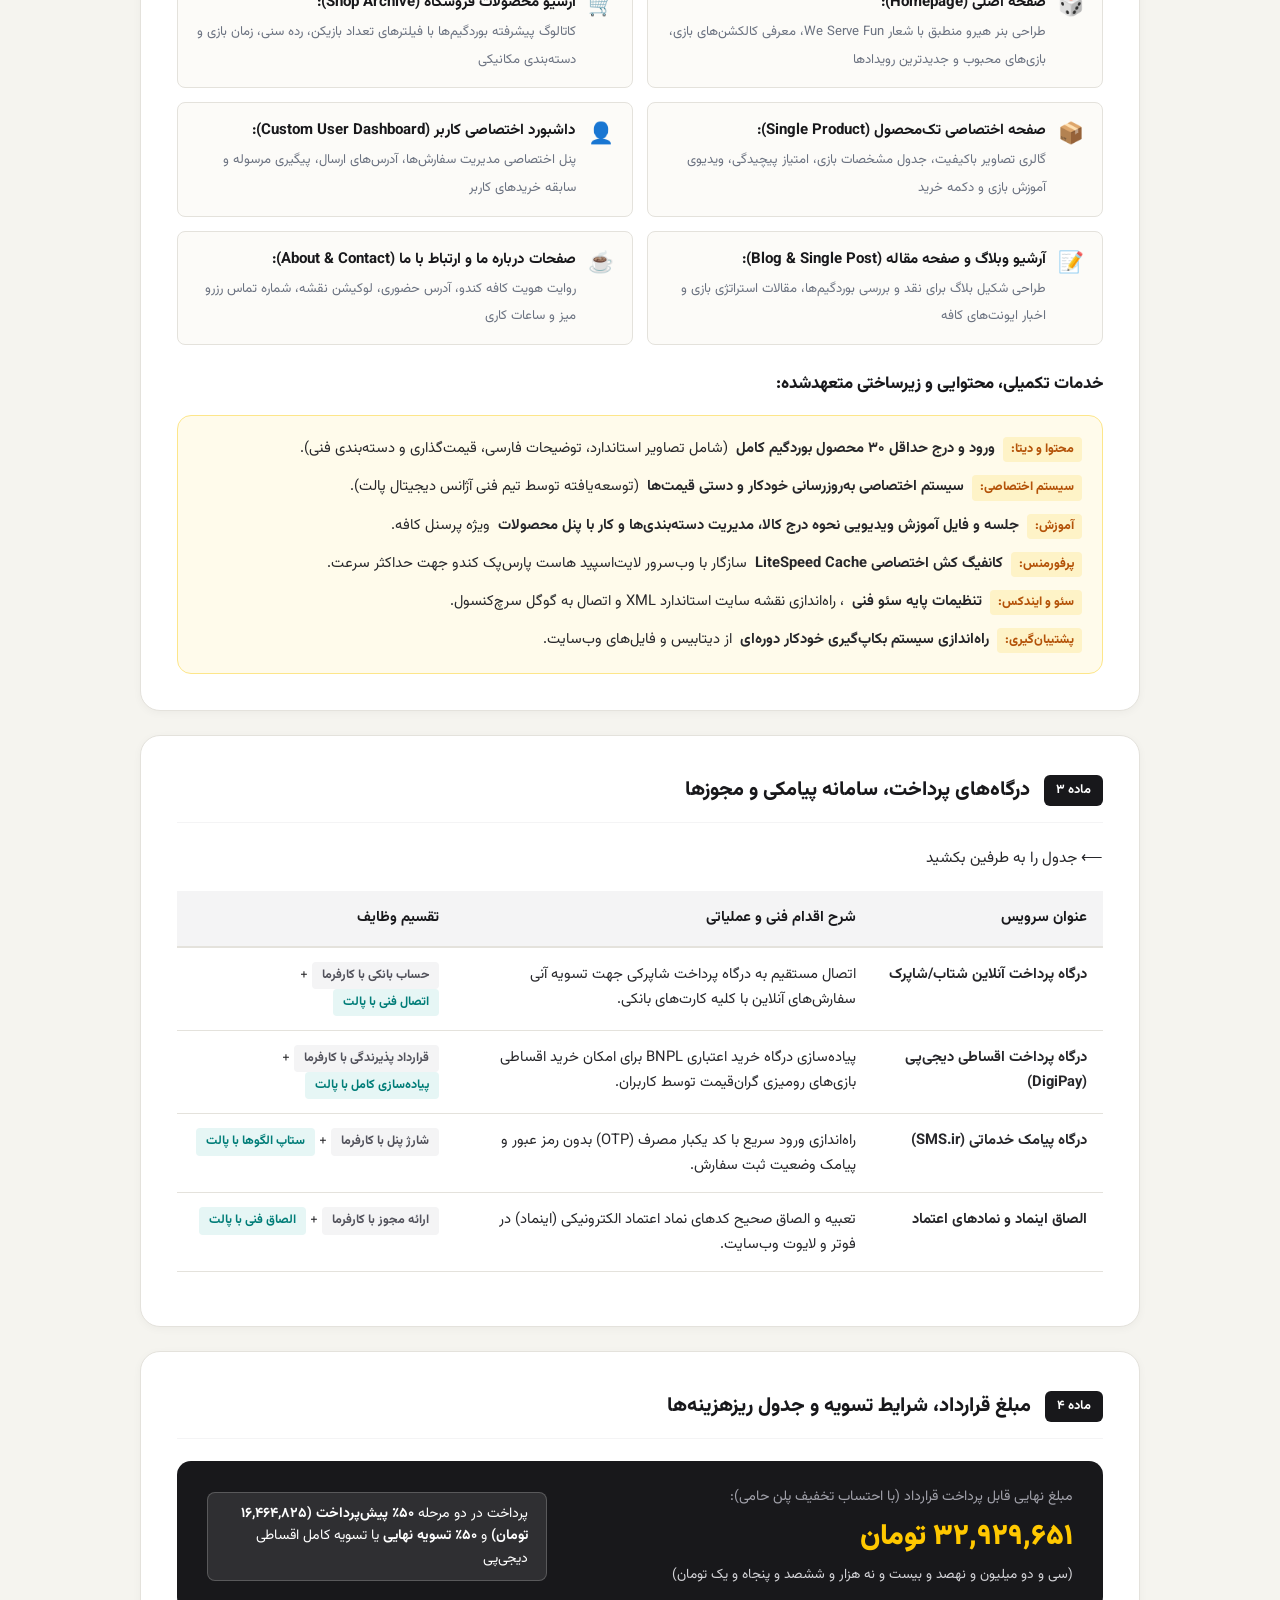
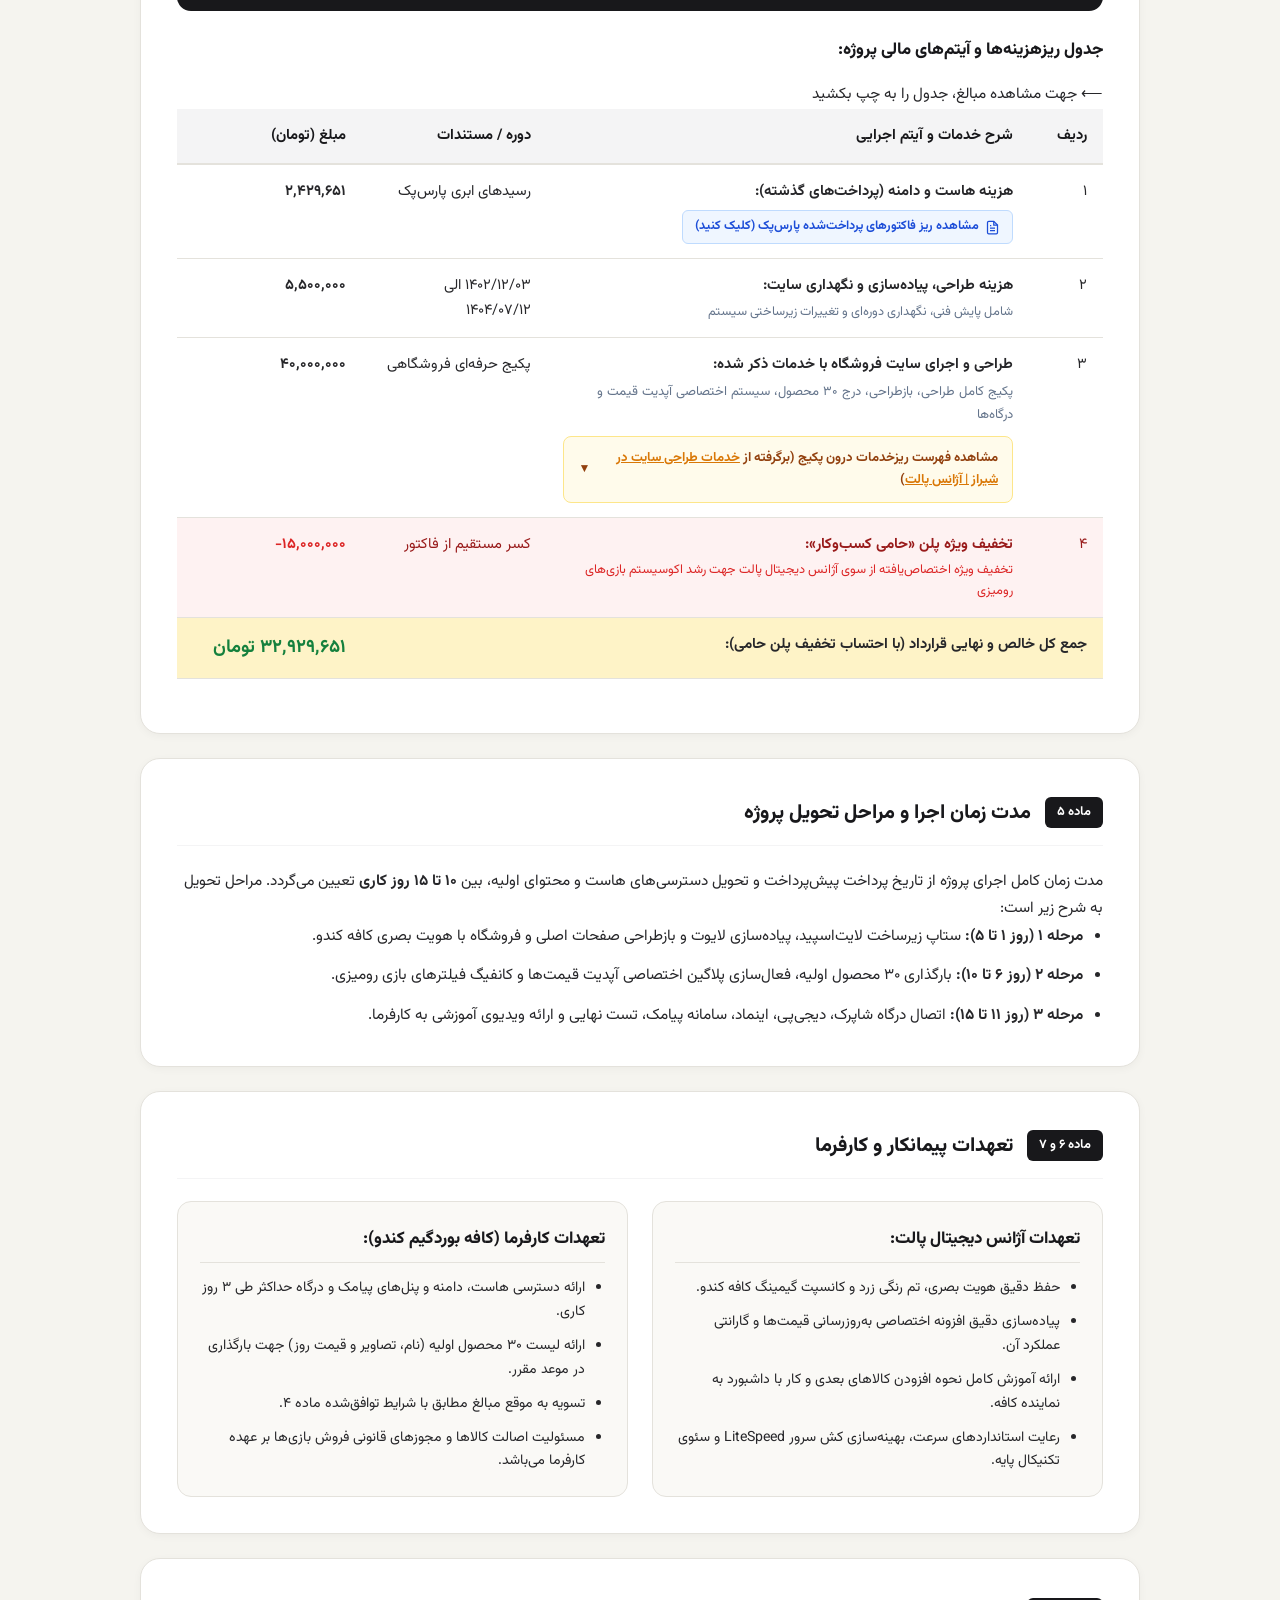
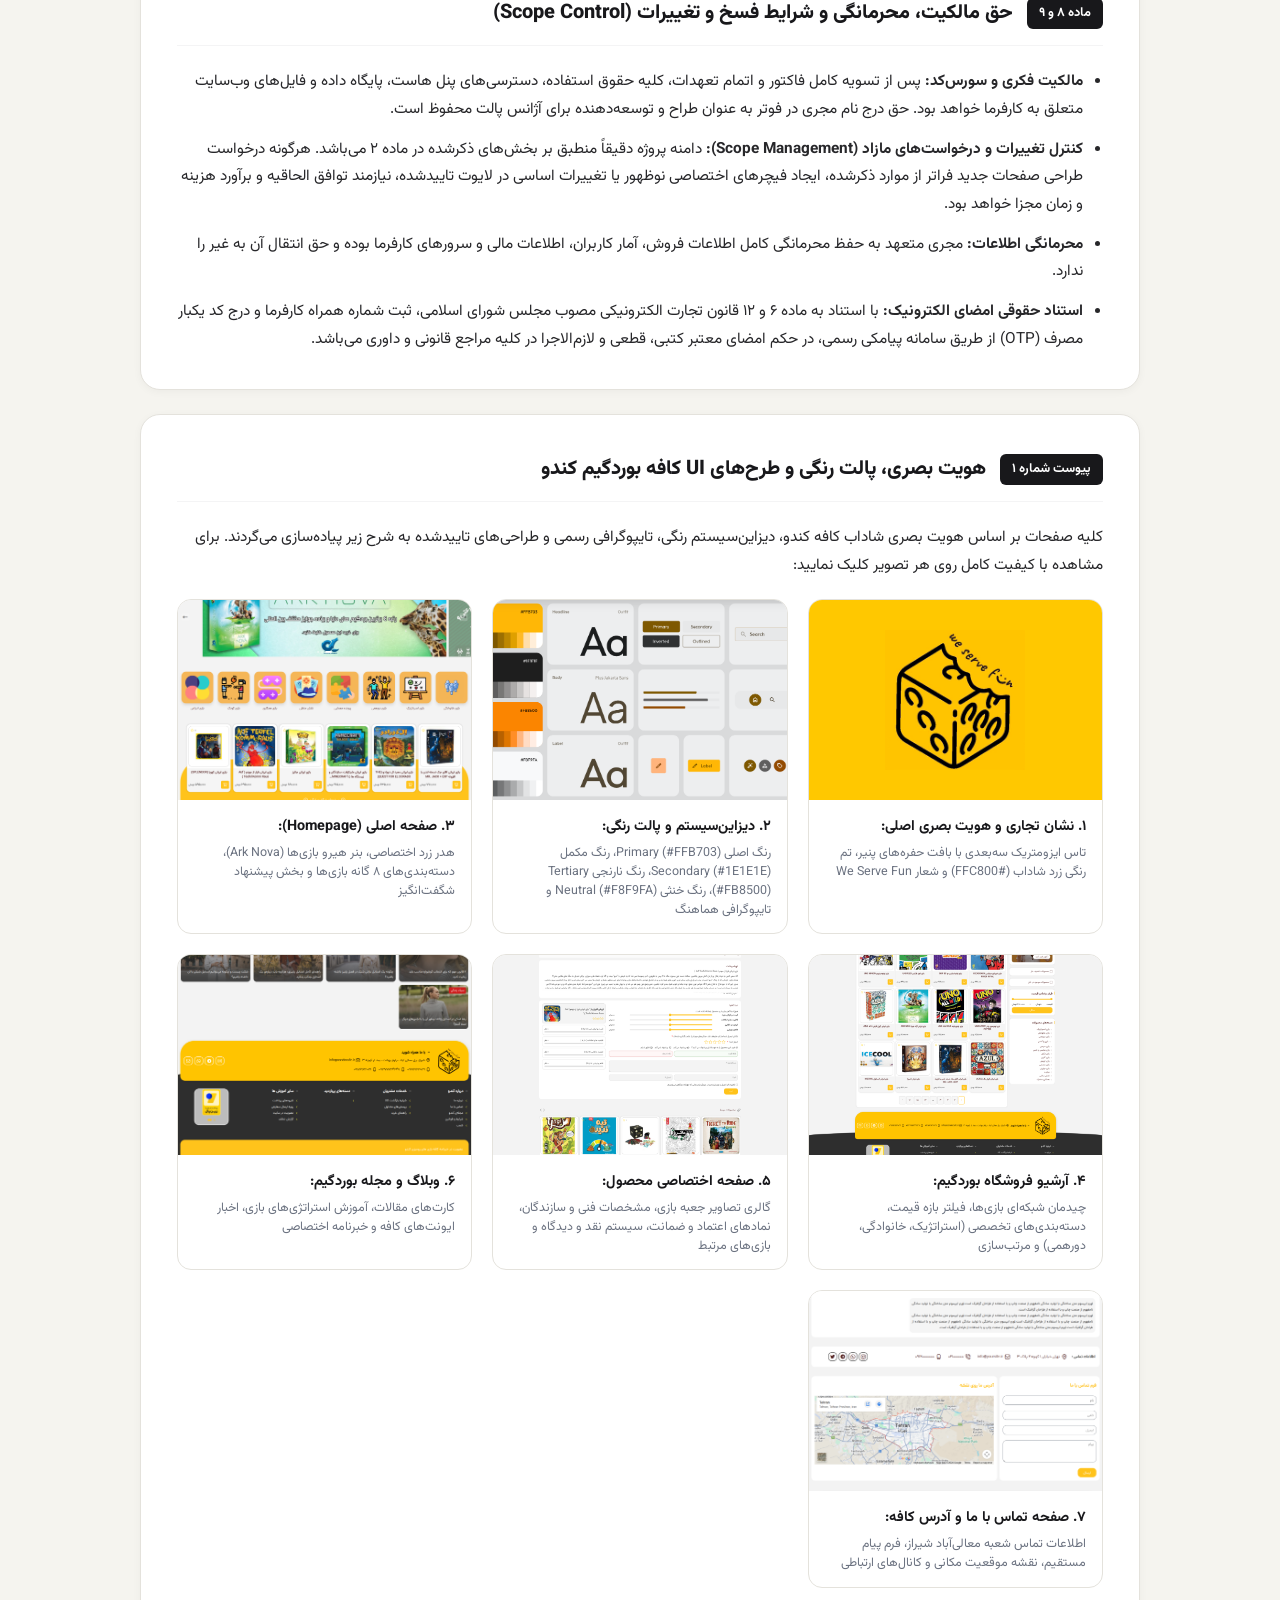
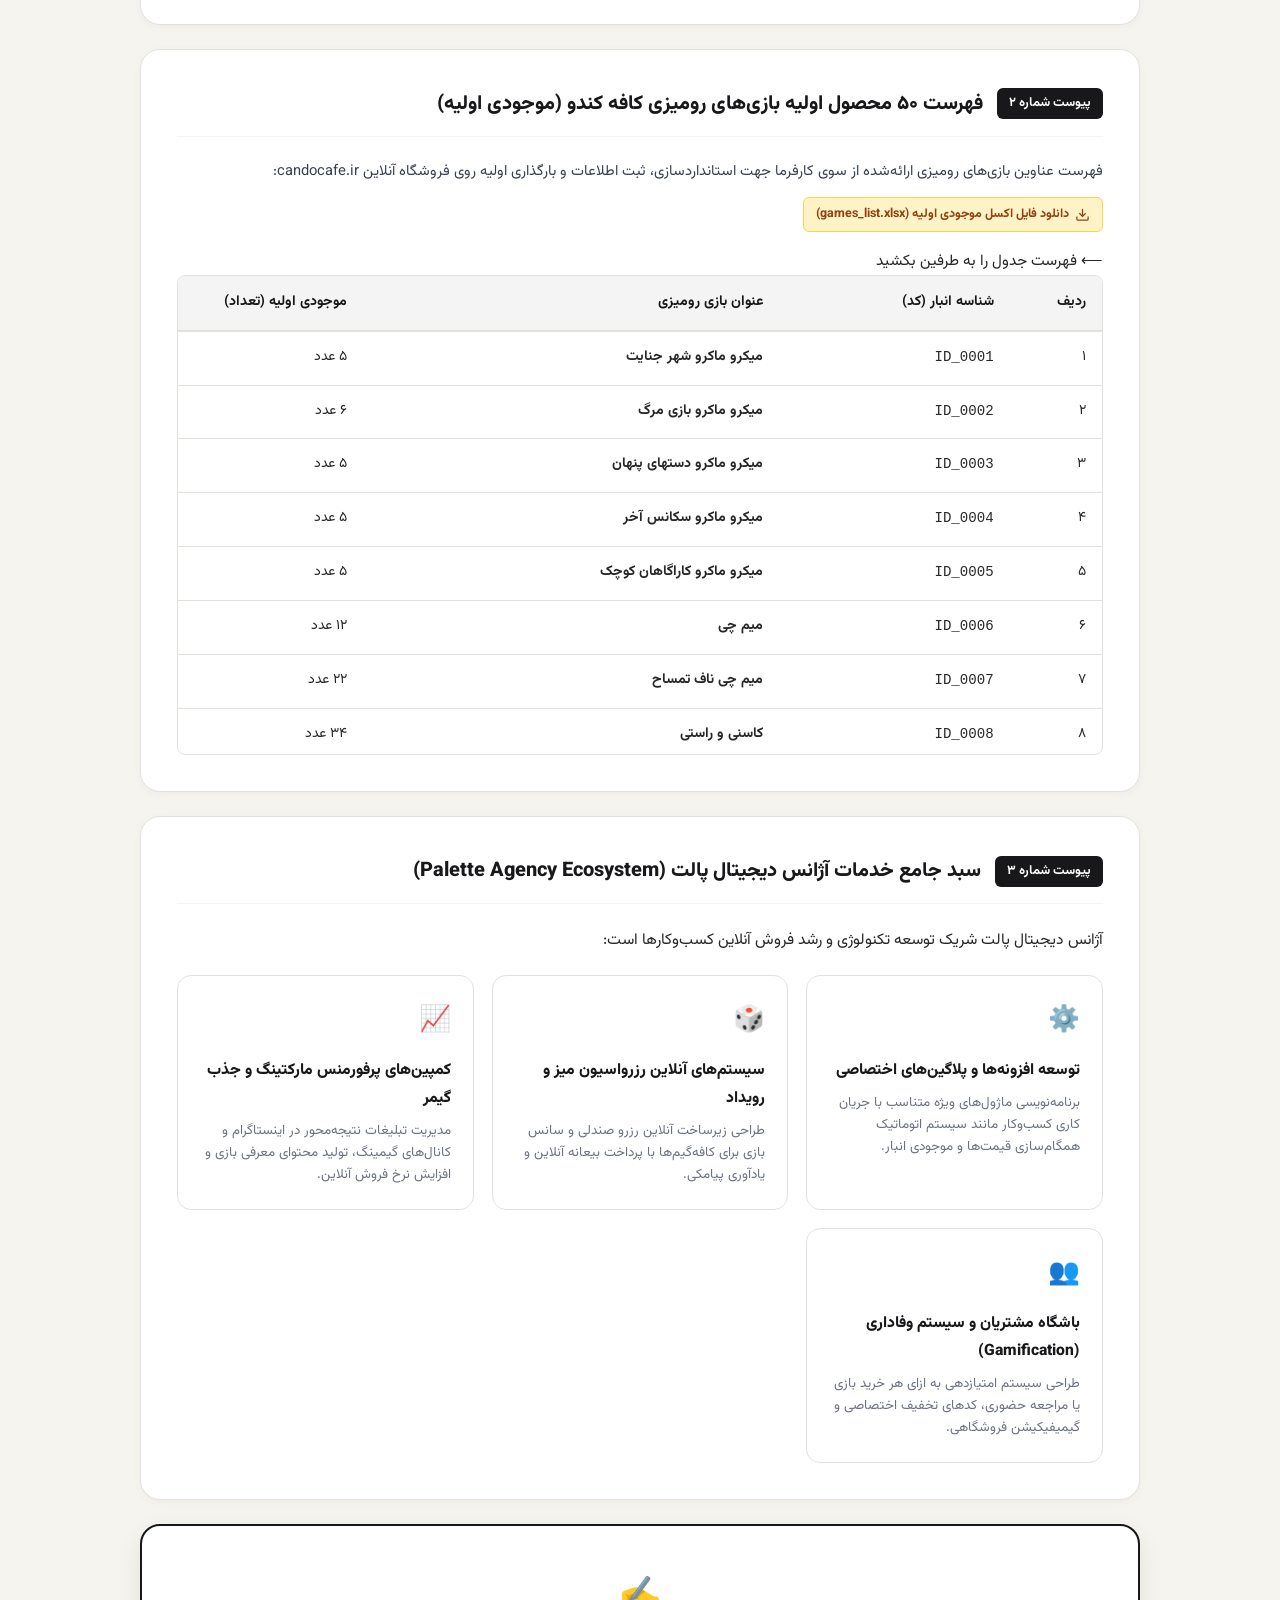
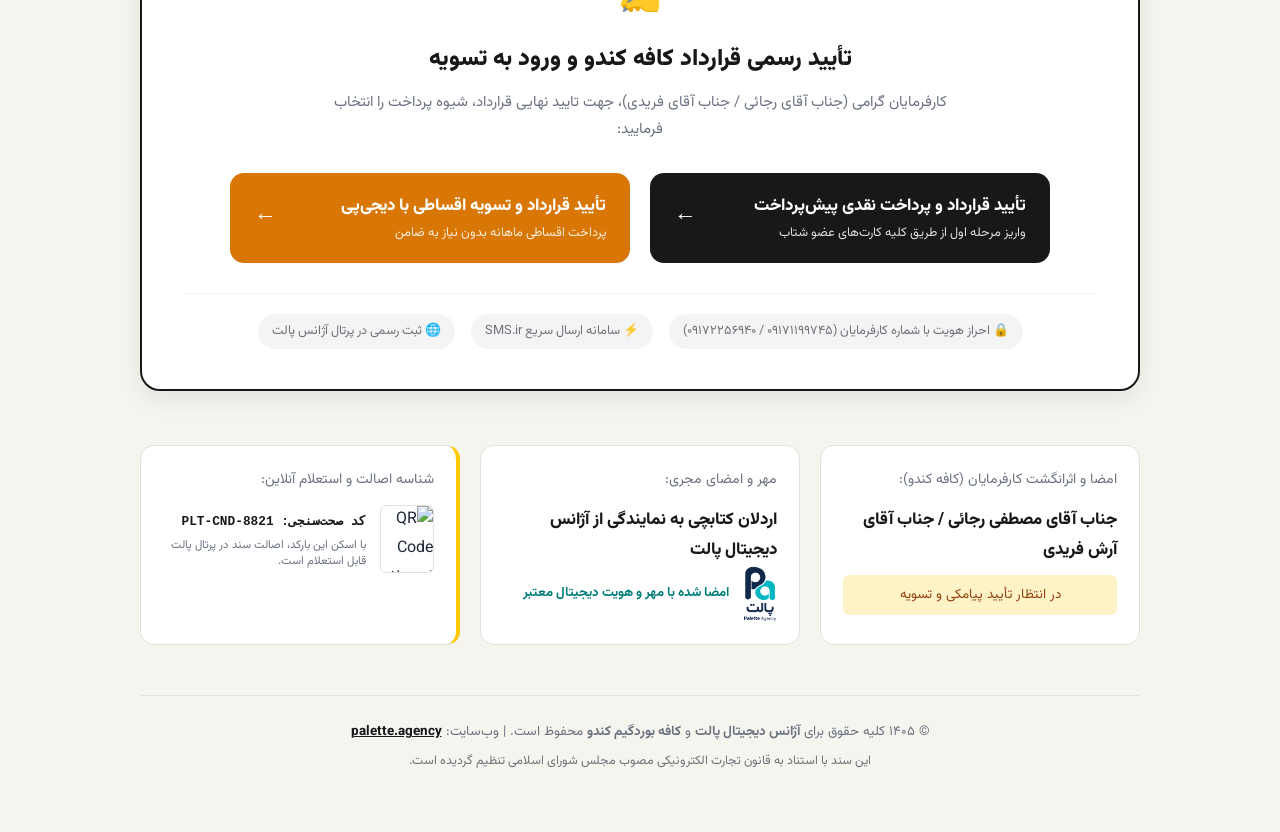
==== commit 94b32299: "fix: reinstate Mostafa Rajai alongside Arash Faridi (09172256940)" ====
--- a/index.html
+++ b/index.html
@@ -4,7 +4,7 @@
   <meta charset="UTF-8">
   <meta name="viewport" content="width=device-width, initial-scale=1.0">
   <title>قرارداد رسمی طراحی و توسعه وب‌سایت کافه بوردگیم کندو (Cando Cafe) | آژانس دیجیتال پالت</title>
-  <meta name="description" content="پیش‌نویس و قرارداد رسمی بازطراحی و راه‌اندازی وب‌سایت فروشگاه آنلاین کافه بوردگیم کندو منعقد میان جناب آقای آرش فریدی و آژانس دیجیتال پالت">
+  <meta name="description" content="پیش‌نویس و قرارداد رسمی بازطراحی و راه‌اندازی وب‌سایت فروشگاه آنلاین کافه بوردگیم کندو منعقد میان آقایان مصطفی رجائی و آرش فریدی و آژانس دیجیتال پالت">
   <link rel="preconnect" href="https://fonts.googleapis.com">
   <link rel="preconnect" href="https://fonts.gstatic.com" crossorigin>
   <link href="https://fonts.googleapis.com/css2?family=Vazirmatn:wght@300;400;500;600;700;800;900&family=Fredoka:wght@600;700&display=swap" rel="stylesheet">
@@ -49,7 +49,7 @@
             <svg width="24" height="24" viewBox="0 0 24 24" fill="none" stroke="currentColor" stroke-width="3"><polyline points="20 6 9 17 4 12"></polyline></svg>
             قرارداد رسمی کافه بوردگیم کندو با موفقیت منعقد و تایید گردید!
           </h3>
-          <p>کارفرمای گرامی (جناب آقای آرش فریدی)، هویت الکترونیک با پیامک OTP احراز و پیش‌پرداخت با موفقیت ثبت شد.</p>
+          <p>کارفرمایان گرامی (آقایان مصطفی رجائی و آرش فریدی)، هویت الکترونیک با پیامک OTP احراز و پیش‌پرداخت با موفقیت ثبت شد.</p>
           <div class="ssb-meta-tags">
             <span class="meta-pill" id="meta-ref-tag">کد پیگیری شاپرک: <strong>۱۴۰۵۸۹۲۳۱۱</strong></span>
             <span class="meta-pill" id="meta-order-tag">شماره قرارداد: <strong>PLT-CND-1405</strong></span>
@@ -140,7 +140,7 @@
         </div>
         <div class="hl-text">
           <span class="hl-title">طرفین قرارداد</span>
-          <span class="hl-val">آرش فریدی / پالت</span>
+          <span class="hl-val">مصطفی رجائی و آرش فریدی / پالت</span>
           <span class="hl-desc">کافه کندو و آژانس دیجیتال پالت</span>
         </div>
       </div>
@@ -161,9 +161,10 @@
           <div class="parties-grid">
             <div class="party-card party-client">
               <div class="party-role">طرف اول (کارفرما / سفارش‌دهنده):</div>
-              <h3 class="party-name">جناب آقای آرش فریدی</h3>
+              <h3 class="party-name">جناب آقای مصطفی رجائی و جناب آقای آرش فریدی</h3>
               <ul class="party-details">
-                <li><strong>شماره همراه:</strong> <span dir="ltr">0917 225 6940</span></li>
+                <li><strong>شماره همراه آقای مصطفی رجائی:</strong> <span dir="ltr">0917 119 9745</span></li>
+                <li><strong>شماره همراه آقای آرش فریدی:</strong> <span dir="ltr">0917 225 6940</span></li>
                 <li><strong>عنوان کسب‌وکار:</strong> کافه بوردگیم کندو (Cando Cafe)</li>
                 <li><strong>دامنه اینترنتی:</strong> <a href="https://candocafe.ir" target="_blank" rel="noopener">candocafe.ir</a></li>
               </ul>
@@ -707,7 +708,7 @@
           <div class="signing-header">
             <div class="sign-icon">✍️</div>
             <h3>تأیید رسمی قرارداد کافه کندو و ورود به تسویه</h3>
-            <p>کارفرمای گرامی (جناب آقای آرش فریدی)، جهت تایید نهایی قرارداد، شیوه پرداخت را انتخاب فرمایید:</p>
+            <p>کارفرمایان گرامی (جناب آقای رجائی / جناب آقای فریدی)، جهت تایید نهایی قرارداد، شیوه پرداخت را انتخاب فرمایید:</p>
           </div>
 
           <div class="action-buttons-group">
@@ -729,7 +730,7 @@
           </div>
 
           <div class="signing-footer-badges">
-            <span class="badge-f">🔒 احراز هویت با شماره کارفرما (۰۹۱۷۲۲۵۶۹۴۰)</span>
+            <span class="badge-f">🔒 احراز هویت با شماره کارفرمایان (۰۹۱۷۱۱۹۹۷۴۵ / ۰۹۱۷۲۲۵۶۹۴۰)</span>
             <span class="badge-f">⚡ سامانه ارسال سریع SMS.ir</span>
             <span class="badge-f">🌐 ثبت رسمی در پرتال آژانس پالت</span>
           </div>
@@ -752,9 +753,9 @@
       <!-- Signatures Footer block -->
       <div class="signatures-block">
         <div class="sig-col">
-          <p class="sig-title">امضا و اثرانگشت کارفرما (کافه کندو):</p>
+          <p class="sig-title">امضا و اثرانگشت کارفرمایان (کافه کندو):</p>
           <div class="sig-box">
-            <div class="sig-name">جناب آقای آرش فریدی</div>
+            <div class="sig-name">جناب آقای مصطفی رجائی / جناب آقای آرش فریدی</div>
             <div class="sig-status signed-status-placeholder" id="client-signature-display">
               در انتظار تأیید پیامکی و تسویه
             </div>
@@ -816,20 +817,21 @@
         <p id="otp-modal-subtitle">جهت ثبت حقوقی امضای قرارداد، شماره همراه کارفرما را تایید فرمایید.</p>
       </div>
 
-      <!-- Step 1: Phone input with Client Selector -->
+      <!-- Step 1: Phone input with Dual Client Selector -->
       <div id="otp-step-phone" class="otp-step active">
         <div class="client-quick-select">
-          <label class="cqs-label">طرف امضاکننده قرارداد:</label>
-          <div class="cqs-buttons" style="grid-template-columns: 1fr;">
-            <button type="button" class="btn-cqs active" onclick="selectClientPhone('09172256940', 'آرش فریدی')">جناب آقای آرش فریدی</button>
+          <label class="cqs-label">انتخاب طرف امضاکننده:</label>
+          <div class="cqs-buttons">
+            <button type="button" class="btn-cqs active" onclick="selectClientPhone('09171199745', 'مصطفی رجائی')">مصطفی رجائی</button>
+            <button type="button" class="btn-cqs" onclick="selectClientPhone('09172256940', 'آرش فریدی')">آرش فریدی</button>
           </div>
         </div>
 
         <div class="input-group">
           <label for="client-phone">شماره همراه امضاکننده (جهت دریافت پیامک تایید):</label>
           <div class="phone-input-wrap">
-            <input type="tel" id="client-phone" value="09172256940" dir="ltr" placeholder="09xxxxxxxxx">
-            <span class="input-tag" id="client-name-tag">آرش فریدی</span>
+            <input type="tel" id="client-phone" value="09171199745" dir="ltr" placeholder="09xxxxxxxxx">
+            <span class="input-tag" id="client-name-tag">مصطفی رجائی</span>
           </div>
           <small class="hint">پیامک حاوی کد تایید ۶ رقمی به این شماره ارسال خواهد شد.</small>
         </div>
@@ -863,7 +865,7 @@
         <div class="invoice-summary-card">
           <div class="inv-header">
             <span class="inv-badge" id="inv-mode-badge">پیش‌فاکتور رسمی پالت</span>
-            <span class="inv-client" id="inv-client-name">آرش فریدی</span>
+            <span class="inv-client" id="inv-client-name">مصطفی رجائی / آرش فریدی</span>
           </div>
           <h4 id="inv-order-title" class="inv-title">پیش‌پرداخت بازطراحی وب‌سایت کافه کندو</h4>
           <div class="inv-price-row">
